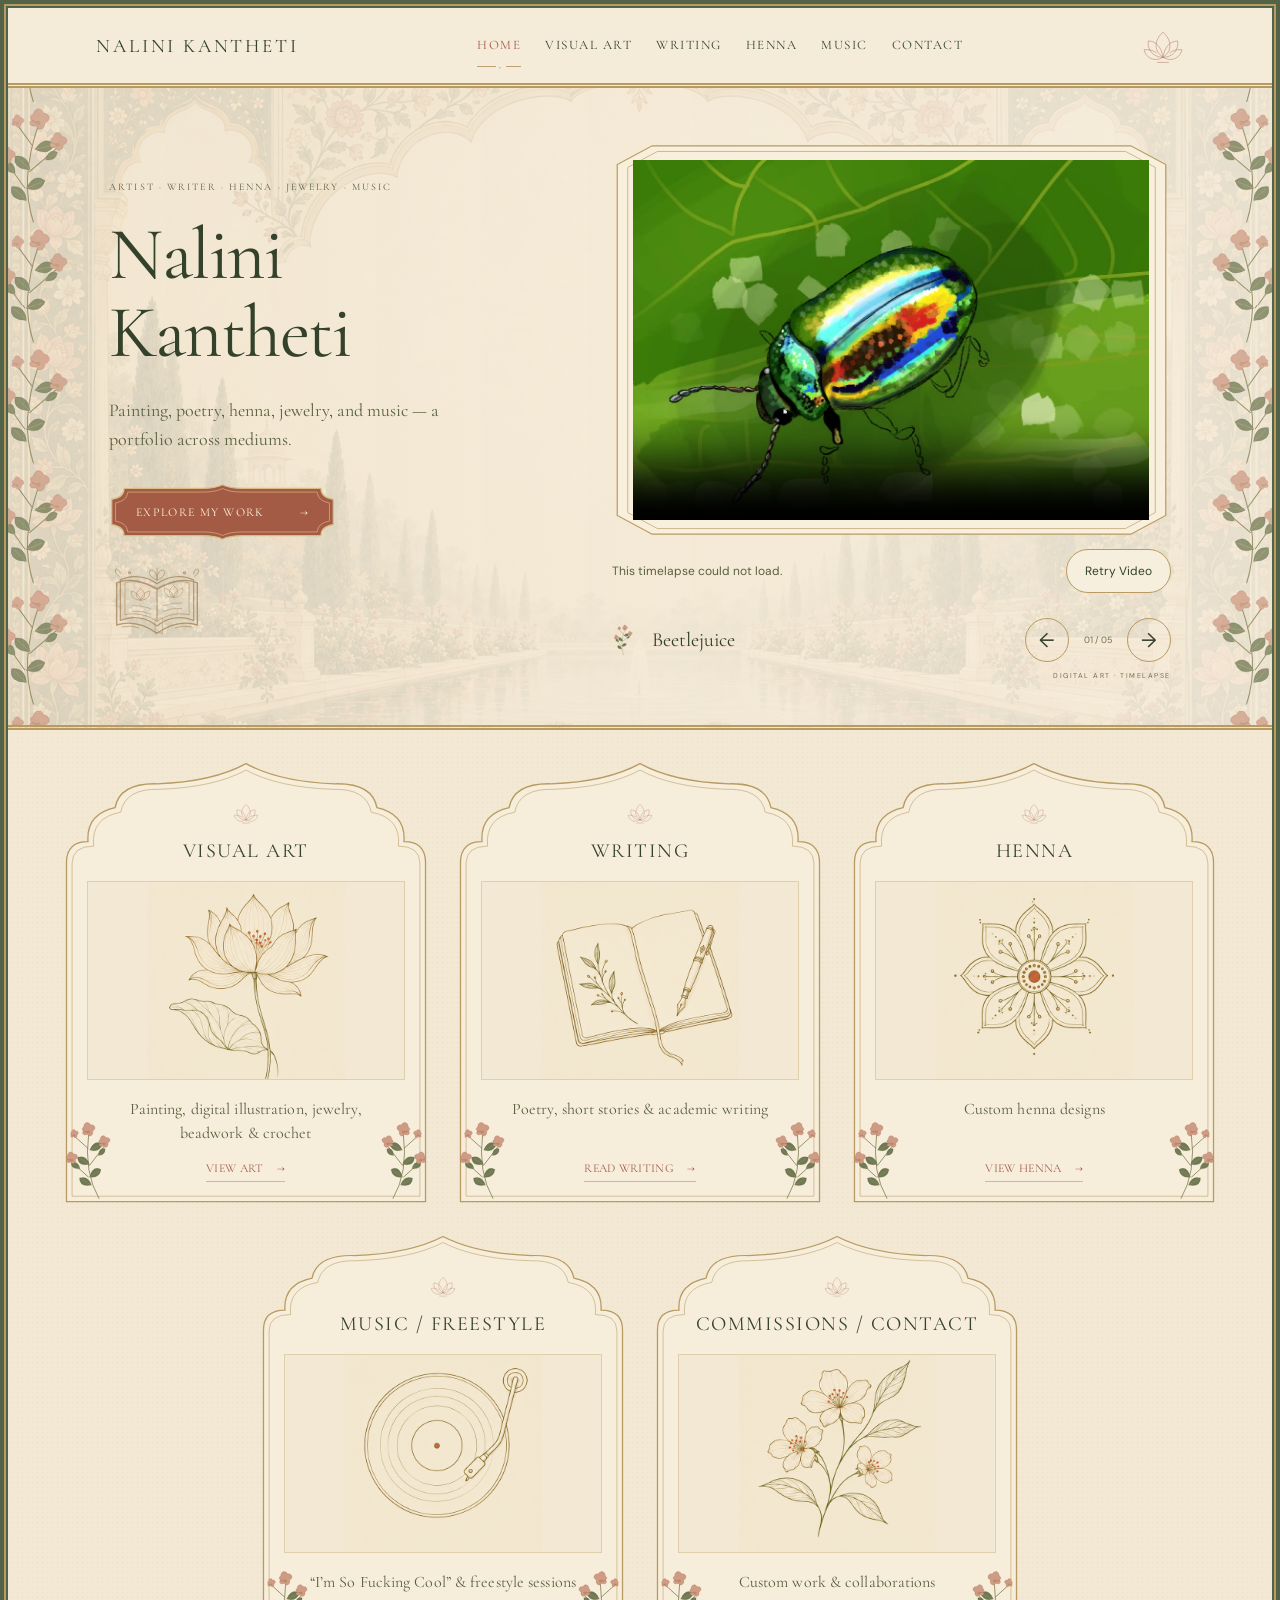
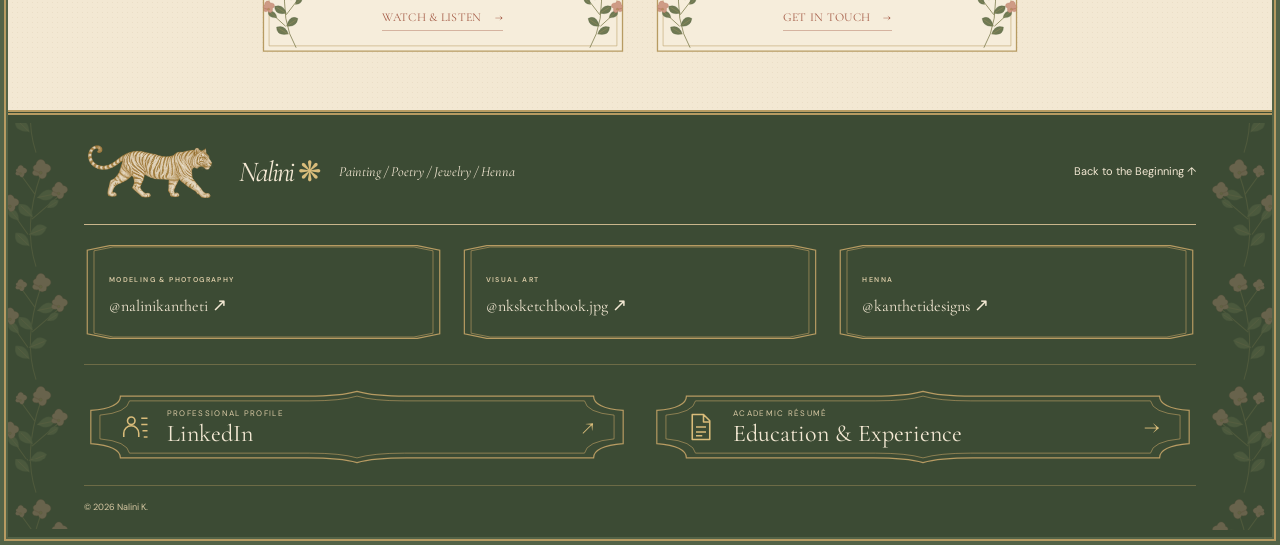
==== index.html @ 7902db10 "Update Art Start residency title on resume" ====
<!doctype html><html lang="en"><head><link rel="preload" href="assets/fonts/cormorant-garamond.woff2" as="font" type="font/woff2" crossorigin><link rel="stylesheet" href="fonts.css?v=1"><meta charset="utf-8"><meta name="viewport" content="width=device-width, initial-scale=1"><meta name="description" content="Nalini Kantheti — painting, poetry, henna, jewelry and music."><title>Nalini Kantheti — Artist Portfolio</title><link rel="stylesheet" href="styles.css?v=typography1"><link rel="stylesheet" href="experiences.css?v=writing1"><link rel="stylesheet" href="miniature.css?v=video-spacing2"><script src="academic-data.js?v=ending3" defer></script><script src="academic-details.js?v=notes2" defer></script><script src="stories-data.js" defer></script><script src="portfolio-data.js?v=typography1" defer></script><script src="script.js?v=cardigan2" defer></script><script src="experiences.js?v=resume2" defer></script><link rel="stylesheet" href="writing.css?v=chapters1"><script src="writing.js?v=quiet-reader1" defer></script><link rel="stylesheet" href="mobile.css?v=craft1"><script src="media.js?v=native2" defer></script><link rel="stylesheet" href="sharing.css?v=lotus2"><link rel="stylesheet" href="academic.css?v=notes2"><script src="academic.js?v=quiet-reader1" defer></script><script src="routes.js?v=henna3" defer></script><link rel="stylesheet" href="typography.css?v=1"><link rel="stylesheet" href="ornaments.css?v=spacing1"><link rel="stylesheet" href="bookshelf.css?v=linework4"><link rel="stylesheet" href="timelapses.css?v=1"><script src="timelapses.js?v=autoplay3" defer></script><link rel="stylesheet" href="professional-links.css?v=footer3"><link rel="stylesheet" href="resume.css?v=compact2"></head><body class="experience night cohesive miniature photographic-covers"><header class="experience-header"><a class="artist-name" href="#home">NALINI KANTHETI</a><nav aria-label="Explore mediums"><button data-route="home" aria-pressed="true">Home</button><button data-route="work" aria-pressed="false">Visual Art</button><button data-route="writing" aria-pressed="false">Writing</button><button data-route="henna" aria-pressed="false">Henna</button><button data-route="music" aria-pressed="false">Music</button><button data-route="contact" aria-pressed="false">Contact</button></nav><svg class="simple-lotus" aria-hidden="true"><use href="assets/motifs-fine.svg#lotus"></use></svg></header><main class="experience-stage"><section id="home" class="experience-panel home-panel" aria-labelledby="home-title"><div class="landing-intro"><div class="landing-copy"><p class="eyebrow">ARTIST · WRITER · HENNA · JEWELRY · MUSIC</p><h1 id="home-title">Nalini <em>Kantheti</em></h1><p class="landing-disciplines">Painting, poetry, henna, jewelry, and music — a portfolio across mediums.</p><button class="button explore-button" data-route="work">Explore My Work <span>→</span></button><div class="bookshelf-nook"><button type="button" class="bookshelf-door" data-route="bookshelf" aria-label="Open My Favorite Books" title="My Bookshelf"><svg viewBox="0 0 96 80" aria-hidden="true" fill="none" stroke="currentColor" stroke-width="1.1" stroke-linecap="round" stroke-linejoin="round"><path d="M4 18c16-6 30-1 44 7 14-8 28-13 44-7v46c-16-5-30-1-44 9C34 63 20 59 4 64Z" stroke-width="1.5"/><path d="M48 19C36 10 19 9 8 15v44c13-6 29-3 40 6 11-9 27-12 40-6V15c-11-6-28-5-40 4Z" stroke-width="1.3"/><path d="M48 24C37 17 24 15 13 18v35c12-3 25 0 35 7 10-7 23-10 35-7V18c-11-3-24-1-35 6ZM48 24v36" stroke-width=".75"/><path d="M46 57v17l4-3 4 3V58" stroke="currentColor" stroke-width=".5"/><path d="M48 24v35M21 43q10-1 20 3m-20 3q10-1 20 3m14-9q10-4 20-3m-20 9q10-4 20-3" stroke-width=".65"/><path d="M30 37c-6-4-6-8 0-13 6 5 6 9 0 13Zm0 0c-7 0-11-5-10-10 6 1 9 5 10 10Zm0 0c7 0 11-5 10-10-6 1-9 5-10 10ZM66 34c-6-4-6-8 0-13 6 5 6 9 0 13Zm0 0c-7 0-11-5-10-10 6 1 9 5 10 10Zm0 0c7 0 11-5 10-10-6 1-9 5-10 10Z" stroke-width=".65"/><path d="M48 15c-8-3-10-8-7-11 5 0 7 5 7 11Zm0 0c8-3 10-8 7-11-5 0-7 5-7 11Zm0 0V2M7 11Q1 7 3 3q5 0 5 5m81 3q6-4 4-8-5 0-5 5M10 66q10-2 18 1m40 0q8-3 18-1" stroke-width=".8"/><circle cx="18" cy="7" r="1.1"/><circle cx="78" cy="7" r="1.1"/></svg></button></div></div><div class="living-art"><div class="featured-timelapse"><video id="featured-timelapse" controls autoplay muted playsinline loop preload="auto" poster="assets/timelapses/beetlejuice.jpg?v=fast3" src="assets/timelapses/beetlejuice.mp4?v=fast3" width="720" height="502" style="--timelapse-ratio:1.434263" aria-label="Beetlejuice — digital art timelapse">Your browser does not support video playback.</video></div><div id="timelapse-error" class="timelapse-error" role="status" hidden><span>This timelapse could not load.</span><button type="button" id="timelapse-retry">Retry Video</button></div><div class="living-caption"><span id="living-title" aria-live="polite">Beetlejuice</span><div class="art-controls"><button data-art-step="-1" aria-label="Previous timelapse">←</button><span id="art-position">01 / 05</span><button data-art-step="1" aria-label="Next timelapse">→</button></div></div><p class="art-hint">Digital Art · Timelapse</p></div></div><div class="medium-portals"><button class="medium-portal portal-work" data-route="work"><svg class="card-floret" aria-hidden="true"><use href="assets/motifs-fine.svg#lotus"></use></svg><span class="portal-label">Visual Art</span><span class="portal-art photo-cover photo-cover-work" aria-hidden="true"></span><span class="portal-caption">Painting, digital illustration, jewelry, beadwork & crochet</span><span class="portal-action">View Art <span aria-hidden="true">→</span></span></button><button class="medium-portal portal-poetry" data-route="writing"><svg class="card-floret" aria-hidden="true"><use href="assets/motifs-fine.svg#lotus"></use></svg><span class="portal-label">Writing</span><span class="portal-art photo-cover photo-cover-poetry" aria-hidden="true"></span><span class="portal-caption">Poetry, short stories & academic writing</span><span class="portal-action">Read Writing <span aria-hidden="true">→</span></span></button><button class="medium-portal portal-henna" data-route="henna"><svg class="card-floret" aria-hidden="true"><use href="assets/motifs-fine.svg#lotus"></use></svg><span class="portal-label">Henna</span><span class="portal-art photo-cover photo-cover-henna" aria-hidden="true"></span><span class="portal-caption">Custom henna designs</span><span class="portal-action">View Henna <span aria-hidden="true">→</span></span></button><button class="medium-portal portal-music" data-route="music"><svg class="card-floret" aria-hidden="true"><use href="assets/motifs-fine.svg#lotus"></use></svg><span class="portal-label">Music / Freestyle</span><span class="portal-art photo-cover photo-cover-music" aria-hidden="true"></span><span class="portal-caption">“I’m So Fucking Cool” & freestyle sessions</span><span class="portal-action">Watch & Listen <span aria-hidden="true">→</span></span></button><button class="medium-portal portal-contact" data-route="contact"><svg class="card-floret" aria-hidden="true"><use href="assets/motifs-fine.svg#lotus"></use></svg><span class="portal-label">Commissions / Contact</span><span class="portal-art photo-cover photo-cover-contact" aria-hidden="true"></span><span class="portal-caption">Custom work & collaborations</span><span class="portal-action">Get in Touch <span aria-hidden="true">→</span></span></button></div></section><section id="panel-bookshelf" class="experience-panel bookshelf-panel" hidden tabindex="-1" aria-labelledby="bookshelf-title"><div class="panel-toolbar"><button data-route="home">← Back Home</button><span>Bookshelf</span></div><div class="section bookshelf-section"><div class="bookshelf-heading"><svg class="bookshelf-lotus" aria-hidden="true"><use href="assets/motifs-fine.svg#lotus"></use></svg><p class="eyebrow">ON MY BOOKSHELF</p><h2 id="bookshelf-title">Favorite <em>Books</em></h2><a class="button bookshelf-goodreads" href="https://www.goodreads.com/user/show/170725465" target="_blank" rel="noopener noreferrer">Find Me on Goodreads <span aria-hidden="true">↗</span></a></div><ol class="favorite-books"><li class="favorite-book"><span class="book-number" aria-hidden="true">01</span><h3>Project Hail Mary</h3><p class="book-author">Andy Weir</p></li><li class="favorite-book"><span class="book-number" aria-hidden="true">02</span><h3>Tress of the Emerald Sea</h3><p class="book-author">Brandon Sanderson</p></li><li class="favorite-book"><span class="book-number" aria-hidden="true">03</span><h3>The Namesake</h3><p class="book-author">Jhumpa Lahiri</p></li><li class="favorite-book"><span class="book-number" aria-hidden="true">04</span><h3>Life of Pi</h3><p class="book-author">Yann Martel</p></li><li class="favorite-book"><span class="book-number" aria-hidden="true">05</span><h3>Tomorrow, and Tomorrow, and Tomorrow</h3><p class="book-author">Gabrielle Zevin</p></li><li class="favorite-book"><span class="book-number" aria-hidden="true">06</span><h3>The Seven Husbands of Evelyn Hugo</h3><p class="book-author">Taylor Jenkins Reid</p></li><li class="favorite-book"><span class="book-number" aria-hidden="true">07</span><h3>I Hope This Doesn’t Find You</h3><p class="book-author">Ann Liang</p></li><li class="favorite-book"><span class="book-number" aria-hidden="true">08</span><h3>The Alchemist</h3><p class="book-author">Paulo Coelho</p></li><li class="favorite-book"><span class="book-number" aria-hidden="true">09</span><h3>Recursion</h3><p class="book-author">Blake Crouch</p></li><li class="favorite-book"><span class="book-number" aria-hidden="true">10</span><h3>If You Could See the Sun</h3><p class="book-author">Ann Liang</p></li><li class="favorite-book"><span class="book-number" aria-hidden="true">11</span><h3>Immune</h3><p class="book-author">Philipp Dettmer (Kurzgesagt)</p></li><li class="favorite-book"><span class="book-number" aria-hidden="true">12</span><h3>I Am Not Jessica Chen</h3><p class="book-author">Ann Liang</p></li><li class="favorite-book"><span class="book-number" aria-hidden="true">13</span><h3>Flowers in the Attic</h3><p class="book-author">V. C. Andrews</p></li><li class="favorite-book"><span class="book-number" aria-hidden="true">14</span><h3>The Odyssey</h3><p class="book-author">Homer</p></li><li class="favorite-book"><span class="book-number" aria-hidden="true">15</span><h3>The Three-Body Problem</h3><p class="book-author">Cixin Liu</p></li><li class="favorite-book"><span class="book-number" aria-hidden="true">16</span><h3>Work Won’t Love You Back</h3><p class="book-author">Sarah Jaffe</p></li><li class="favorite-book"><span class="book-number" aria-hidden="true">17</span><h3>The Bell Jar</h3><p class="book-author">Sylvia Plath</p></li></ol><div class="bookshelf-return"><button class="button" data-route="home">Back Home <span aria-hidden="true">→</span></button></div></div></section><div id="panel-work" class="experience-panel" hidden tabindex="-1" aria-label="Visual art"><div class="panel-toolbar"><button data-route="home">← All Mediums</button><span>Visual Art</span></div><section id="work" class="work section"><div class="section-top"><div><p class="eyebrow">02 / PAINTING · DIGITAL ART · JEWELRY · SPARKBUGS · CROCHET</p><h2>Selected <em>Work</em></h2></div></div><div class="filters" role="group" aria-label="Filter artwork"><button class="active" data-filter="All" aria-pressed="true">All Works <sup>19</sup></button><button data-filter="Painting" aria-pressed="false">Painting</button><button data-filter="Digital" aria-pressed="false">Digital Art</button><button data-filter="Jewelry" aria-pressed="false">Jewelry</button><button data-filter="Sparkbugs" aria-pressed="false">Sparkbugs</button><button data-filter="Crochet" aria-pressed="false">Crochet</button></div><p id="gallery-category-description" class="gallery-category-description" hidden>Handmade beaded lighter holders</p><p id="gallery-status" class="sr-only" aria-live="polite"></p><div id="gallery" class="gallery"></div></section><div class="chapter-next"><button data-route="writing">Continue to Writing <span>→</span></button></div></div><div id="panel-writing" class="experience-panel" hidden tabindex="-1" aria-label="Writing"><div class="panel-toolbar"><button data-route="home">← All Mediums</button><span>Writing</span></div><section class="writing-intro section" aria-labelledby="writing-title"><p class="eyebrow">WORDS / NALINI KANTHETI</p><h2 id="writing-title">Writing</h2><div class="writing-tabs" role="tablist" aria-label="Writing categories"><button id="poetry-tab" role="tab" aria-selected="true" aria-controls="poetry-view" tabindex="0">Poetry</button><button id="stories-tab" role="tab" aria-selected="false" aria-controls="stories-view" tabindex="-1">Short Stories</button><button id="academic-tab" role="tab" aria-selected="false" aria-controls="academic-view" tabindex="-1">Academic Writing</button></div></section><div id="poetry-view" role="tabpanel" aria-labelledby="poetry-tab" tabindex="0"><section id="opening" class="opening section"><div><p class="eyebrow">01 / OPENING POEM</p><h2>Why I Am<br><em>Not a Poet</em><span class="small-flower" aria-hidden="true">❋</span></h2><a class="text-link" href="#work">View artwork ↗</a></div><div class="opening-poem" id="opening-poem"></div></section><section id="words" class="words section"><div class="section-top"><div><p class="eyebrow">03 / POETRY & PAINTING</p><h2>Poems &<br><em>Portraits</em></h2></div><span class="big-flower" aria-hidden="true">❋</span></div><div class="poem-pair"><article><img src="assets/father.webp" alt="Father and daughter acrylic painting" loading="lazy"><div><span class="eyebrow">POEM + PAINTING / 01</span><h3>My Dad Smokes Weed</h3><p>“but he’s still an indian father”</p><button class="text-link" data-poem="1">Read the Poem ↗</button></div></article><article><img src="assets/mother.webp" alt="Portrait of Nalini’s mother in a green blouse, surrounded by flowers" loading="lazy"><div><span class="eyebrow">POEM + PAINTING / 02</span><h3>I’m Not Her</h3><p>“i learn to stomp on the eggshells i used to tiptoe around”</p><button class="text-link" data-poem="2">Read the Poem ↗</button></div></article></div></section><section class="closing section hero-pair"><figure class="hero-portrait"><img src="assets/craft/hero-self-portrait.webp" alt="Nalini’s colored-pencil self-portrait, paired with her poem Hero" loading="lazy"><figcaption>Self-Portrait · Colored Pencil</figcaption></figure><div class="hero-poem-preview"><p class="eyebrow">06 / A CLOSING POEM</p><h2>Hero</h2><p>“i did away with swords and armor<br>and instead equipped pills and bottles<br>and maybe i’ll never be a real hero<br>but im far from done fighting battles”</p><button class="text-link" data-poem="3">Read the Full Poem ↗</button></div></section></div><section id="stories-view" class="section stories-view" role="tabpanel" aria-labelledby="stories-tab" tabindex="0" hidden><div id="story-cards" class="story-cards"></div></section><section id="academic-view" class="section academic-view" role="tabpanel" aria-labelledby="academic-tab" tabindex="0" hidden><div id="academic-cards" class="academic-cards"></div></section><div class="chapter-next"><button data-route="henna">Continue to Henna <span>→</span></button></div></div><div id="panel-henna" class="experience-panel" hidden tabindex="-1" aria-label="Henna"><div class="panel-toolbar"><button data-route="home">← All Mediums</button><span>Henna</span></div><section id="henna" class="henna section" aria-labelledby="henna-title"><div class="section-top"><div><p class="eyebrow">KANTHETI DESIGNS / HENNA</p><h2 id="henna-title">Henna <em>Artwork</em></h2></div><a class="text-link" id="henna-booking" href="#inquire">Request a Henna Booking ↗</a></div><div class="henna-grid"><article class="henna-card"><button class="henna-photo" data-henna-image="assets/henna/henna-01.webp" data-henna-title="Falling Cowboy" data-henna-description="Figurative henna depicting a falling cowboy." aria-label="Enlarge Falling Cowboy"><img src="assets/henna/henna-01.webp" alt="Falling cowboy henna artwork on an arm" loading="lazy"><span class="henna-image-fallback" hidden>Photo temporarily unavailable.</span><span class="henna-enlarge" aria-hidden="true">↗</span></button><div class="henna-caption"><h3>Falling Cowboy</h3></div></article><article class="henna-card"><button class="henna-photo" data-henna-image="assets/henna/henna-02.webp" data-henna-title="Traditional Palm" data-henna-description="Floral, paisley, and lattice patterns across the palm and fingers." aria-label="Enlarge Traditional Palm"><img src="assets/henna/henna-02.webp" alt="Traditional palm henna with floral, paisley, and lattice patterns" loading="lazy"><span class="henna-image-fallback" hidden>Photo temporarily unavailable.</span><span class="henna-enlarge" aria-hidden="true">↗</span></button><div class="henna-caption"><h3>Traditional Palm</h3></div></article><article class="henna-card"><button class="henna-photo" data-henna-image="assets/henna/henna-03.webp" data-henna-title="Dragon Back Tattoo" data-henna-description="A coiling dragon design running down the back." aria-label="Enlarge Dragon Back Tattoo"><img src="assets/henna/henna-03.webp" alt="A coiling dragon body-art design down the back" loading="lazy"><span class="henna-image-fallback" hidden>Photo temporarily unavailable.</span><span class="henna-enlarge" aria-hidden="true">↗</span></button><div class="henna-caption"><h3>Dragon Back Tattoo</h3></div></article><article class="henna-card"><button class="henna-photo" data-henna-image="assets/henna/henna-04.webp" data-henna-title="Traditional Hand &amp; Wrist" data-henna-description="Floral and geometric henna extending from the fingers to the forearm." aria-label="Enlarge Traditional Hand &amp; Wrist"><img src="assets/henna/henna-04.webp" alt="Traditional floral henna across the back of a hand and wrist" loading="lazy"><span class="henna-image-fallback" hidden>Photo temporarily unavailable.</span><span class="henna-enlarge" aria-hidden="true">↗</span></button><div class="henna-caption"><h3>Traditional Hand &amp; Wrist</h3></div></article><article class="henna-card"><button class="henna-photo" data-henna-image="assets/henna/henna-05.webp" data-henna-title="Traditional Palm" data-henna-description="Traditional palm henna combining floral motifs and detailed latticework." aria-label="Enlarge Traditional Palm"><img src="assets/henna/henna-05.webp" alt="A guest showing traditional floral and lattice henna on her palm" loading="lazy"><span class="henna-image-fallback" hidden>Photo temporarily unavailable.</span><span class="henna-enlarge" aria-hidden="true">↗</span></button><div class="henna-caption"><h3>Traditional Palm</h3></div></article><article class="henna-card"><button class="henna-photo" data-henna-image="assets/henna/henna-06.webp" data-henna-title="Skeleton Hands" data-henna-description="Skeletal hand designs tracing the bones of the fingers and hands." aria-label="Enlarge Skeleton Hands"><img src="assets/henna/henna-06.webp" alt="Skeletal body-art designs across two hands" loading="lazy"><span class="henna-image-fallback" hidden>Photo temporarily unavailable.</span><span class="henna-enlarge" aria-hidden="true">↗</span></button><div class="henna-caption"><h3>Skeleton Hands</h3></div></article><article class="henna-card"><button class="henna-photo" data-henna-image="assets/henna/henna-07.webp" data-henna-title="Housewarming Henna" data-henna-description="Traditional and floral designs for guests at a housewarming party." aria-label="Enlarge Housewarming Henna"><img src="assets/henna/henna-07.webp" alt="Three hands with henna designs at a housewarming party" loading="lazy"><span class="henna-image-fallback" hidden>Photo temporarily unavailable.</span><span class="henna-enlarge" aria-hidden="true">↗</span></button><div class="henna-caption"><h3>Housewarming Henna</h3></div></article><article class="henna-card"><button class="henna-photo" data-henna-image="assets/henna/henna-08.webp" data-henna-title="Traditional Hand" data-henna-description="Applying a traditional floral design to the back of a hand." aria-label="Enlarge Traditional Hand"><img src="assets/henna/henna-08.webp" alt="Nalini applying henna to the back of a hand" loading="lazy"><span class="henna-image-fallback" hidden>Photo temporarily unavailable.</span><span class="henna-enlarge" aria-hidden="true">↗</span></button><div class="henna-caption"><h3>Traditional Hand</h3></div></article><article class="henna-card"><button class="henna-photo" data-henna-image="assets/henna/henna-09.webp" data-henna-title="Oshun Festival" data-henna-description="Event flyer for the Oshun Performance Arts Festival, where I offered henna." aria-label="Enlarge Oshun Festival"><img src="assets/henna/henna-09.webp" alt="Oshun Performance Arts Festival flyer featuring Nalini and Kantheti Designs" loading="lazy"><span class="henna-image-fallback" hidden>Photo temporarily unavailable.</span><span class="henna-enlarge" aria-hidden="true">↗</span></button><div class="henna-caption"><h3>Oshun Festival</h3></div></article><article class="henna-card"><button class="henna-photo" data-henna-image="assets/henna/henna-10.webp" data-henna-title="Koi Fish" data-henna-description="A koi fish with flowing fins, paired with a crescent moon and birds." aria-label="Enlarge Koi Fish"><img src="assets/henna/henna-10.webp" alt="Koi fish henna on an arm, with a crescent moon and birds" loading="lazy"><span class="henna-image-fallback" hidden>Photo temporarily unavailable.</span><span class="henna-enlarge" aria-hidden="true">↗</span></button><div class="henna-caption"><h3>Koi Fish</h3></div></article><article class="henna-card"><button class="henna-photo" data-henna-image="assets/henna/henna-11.webp" data-henna-title="Traditional Palm &amp; Forearm" data-henna-description="Intricate traditional henna with paisley, florals, and geometric borders." aria-label="Enlarge Traditional Palm &amp; Forearm"><img src="assets/henna/henna-11.webp" alt="Traditional henna covering a palm, fingers, and forearm" loading="lazy"><span class="henna-image-fallback" hidden>Photo temporarily unavailable.</span><span class="henna-enlarge" aria-hidden="true">↗</span></button><div class="henna-caption"><h3>Traditional Palm &amp; Forearm</h3></div></article><article class="henna-card"><button class="henna-photo" data-henna-image="assets/henna/henna-12.webp" data-henna-title="Traditional Hand &amp; Forearm" data-henna-description="Floral and paisley henna with a pointed, patterned cuff." aria-label="Enlarge Traditional Hand &amp; Forearm"><img src="assets/henna/henna-12.webp" alt="Floral and paisley henna across the back of a hand and forearm" loading="lazy"><span class="henna-image-fallback" hidden>Photo temporarily unavailable.</span><span class="henna-enlarge" aria-hidden="true">↗</span></button><div class="henna-caption"><h3>Traditional Hand &amp; Forearm</h3></div></article></div></section><div class="chapter-next"><button data-route="music">Continue to Music <span>→</span></button></div></div><div id="panel-music" class="experience-panel" hidden tabindex="-1" aria-label="Music"><div class="panel-toolbar"><button data-route="home">← All Mediums</button><span>Music</span></div><section id="freestyle" class="freestyle section" aria-labelledby="freestyle-title"><div class="section-top"><div><p class="eyebrow">MUSIC / VIDEO</p><h2 id="freestyle-title">Music & <em>Freestyle</em></h2></div></div><article class="featured-film"><div class="film-info"><p class="eyebrow">FEATURED / MUSIC VIDEO</p><h3>I’m So Fucking Cool</h3><dl class="film-credits"><div><dt>Vocals</dt><dd>Nalini Kantheti</dd></div><div><dt>Footage & editing</dt><dd>Nalini Kantheti</dd></div><div><dt>Audio Design</dt><dd>Todo Gomes</dd></div></dl></div><div class="video-frame"><video controls playsinline preload="none" poster="assets/media/music-video.jpg" width="720" height="1280" style="--video-ratio:720/1280" aria-label="I’m So Fucking Cool — music video by Nalini Kantheti; audio design by Todo Gomes"><source src="assets/media/music-video.mp4" type="video/mp4">Your browser does not support video playback.</video></div></article><h3 class="freestyle-subtitle">Freestyle Sessions</h3><div class="video-grid"><article class="video-card"><div class="video-heading"><span class="eyebrow">FREESTYLE / 01</span><h3>Session 01</h3></div><div class="video-frame"><video controls playsinline preload="none" poster="assets/media/freestyle-01.jpg" width="720" height="1280" style="--video-ratio:720/1280" aria-label="Nalini Kantheti — freestyle session 1"><source src="assets/media/freestyle-01.mp4" type="video/mp4">Your browser does not support video playback.</video></div></article><article class="video-card"><div class="video-heading"><span class="eyebrow">FREESTYLE / 02</span><h3>Session 02</h3></div><div class="video-frame"><video controls playsinline preload="none" poster="assets/media/freestyle-02.jpg" width="720" height="1280" style="--video-ratio:720/1280" aria-label="Nalini Kantheti — freestyle session 2"><source src="assets/media/freestyle-02.mp4" type="video/mp4">Your browser does not support video playback.</video></div></article></div></section><div class="chapter-next"><button data-route="contact">Continue to Contact <span>→</span></button></div></div><section id="panel-resume" class="experience-panel resume-panel" hidden tabindex="-1" aria-labelledby="resume-title"><div class="panel-toolbar"><button data-route="home">← Back Home</button><span>Academic Résumé</span></div><article class="section resume-section"><div class="resume-intro"><p class="eyebrow">EDUCATION · RESEARCH · EXPERIENCE</p><h2 id="resume-title">Academic <em>Résumé</em></h2><p class="resume-name">Nalini Kantheti</p><div class="resume-contact"><span>Brooklyn, NY</span><a href="mailto:nk4538@nyu.edu">nk4538@nyu.edu</a><a href="tel:+14698880669">(469) 888-0669</a></div><div class="resume-resource-links"><a href="https://www.linkedin.com/in/nalinikantheti" target="_blank" rel="noopener noreferrer">LinkedIn ↗</a><a href="https://github.com/nalinikantheti" target="_blank" rel="noopener noreferrer">GitHub ↗</a></div><div class="resume-document-actions"><a class="resume-document-link" href="assets/documents/Nalini-Kantheti-Academic-Resume.pdf" target="_blank" rel="noopener noreferrer" type="application/pdf">View Original PDF <span aria-hidden="true">↗</span></a><a class="resume-document-link" href="assets/documents/Nalini-Kantheti-Academic-Resume.pdf" download="Nalini-Kantheti-Academic-Resume.pdf">Download PDF <span aria-hidden="true">↓</span></a></div></div><section class="resume-block" aria-labelledby="resume-education-title"><h3 id="resume-education-title">Education</h3><article class="resume-entry"><div class="resume-entry-heading"><div><h4>New York University, Tandon School of Engineering</h4><p class="resume-organization">Brooklyn, NY</p></div><p class="resume-dates">Sep 2026 – May 2028</p></div><p class="resume-qualification">M.S. in Urban Data Science | CUSP Rising Scholar</p></article><article class="resume-entry"><div class="resume-entry-heading"><div><h4>Northeastern University, Khoury College of Computer Sciences</h4><p class="resume-organization">Boston, MA</p></div><p class="resume-dates">Aug 2025</p></div><p class="resume-qualification">B.S. in Computer Science | GPA: 3.5/4.0</p></article></section><section class="resume-block" aria-labelledby="resume-skills-title"><h3 id="resume-skills-title">Technical Knowledge</h3><div class="resume-skills"><div class="resume-skill"><h4>Programming &amp; Data</h4><p>Python, R, SQL, JavaScript, pandas, Microsoft Excel</p></div><div class="resume-skill"><h4>Visualization &amp; Web</h4><p>Matplotlib, HTML/CSS, React, Figma, GitHub</p></div><div class="resume-skill"><h4>Research &amp; Policy</h4><p>Literature synthesis, qualitative &amp; quantitative research design, policy analysis, public-space observation, community engagement</p></div></div></section><section class="resume-block" aria-labelledby="resume-projects-title"><h3 id="resume-projects-title">Research &amp; Projects</h3><article class="resume-entry"><div class="resume-entry-heading"><div><h4>Psychiatric Care Infrastructure Research</h4><p class="resume-organization">NYU CUSP</p></div><p class="resume-dates">Sep 2026 – Present</p></div><ul><li>Conduct interdisciplinary literature review on deinstitutionalization, repeat psychiatric hospitalizations, emergency response, and gaps in community-based care.</li><li>Investigate how stigma, caregiver burden, and language barriers shape access to mental healthcare within South Asian immigrant communities.</li><li>Compare academic and policy evidence to identify limitations in existing care infrastructure and opportunities for culturally responsive services.</li></ul></article><article class="resume-entry"><div class="resume-entry-heading"><div><h4>The Legibility of Rest</h4><p class="resume-organization">MESH Arts × BioBAT Lightning Presentation</p></div><p class="resume-dates">Sep 2026</p></div><ul><li>Designed an urban accessibility concept using signage to help pedestrians locate seating, shade, drinking water, restrooms, and other rest amenities.</li><li>Researched international age-friendly and climate-resilience precedents, including Barcelona climate shelters and Singapore rest-point initiatives.</li><li>Presented practical barriers to NYC implementation, including split agency ownership, maintenance responsibility, and public-space equity.</li></ul></article><article class="resume-entry"><div class="resume-entry-heading"><div><h4>Personal Portfolio Website</h4><p class="resume-organization">HTML, CSS, JavaScript, GitHub Pages</p></div><p class="resume-dates">2026 – Present</p></div><ul><li>Built a responsive site uniting original artwork, short stories, poetry, multimedia, and academic writing in a single digital portfolio.</li><li>Implemented interactive galleries, shareable deep links, chapter navigation, and browser-based reading progress for long-form work.</li><li>Developed mobile-friendly media presentation and custom interfaces for navigating interdisciplinary creative and research projects.</li></ul></article></section><section class="resume-block" aria-labelledby="resume-experience-title"><h3 id="resume-experience-title">Professional &amp; Leadership Experience</h3><article class="resume-entry"><div class="resume-entry-heading"><div><h4>Social Media Manager</h4><p class="resume-organization">NYU Tandon AUSA</p></div><p class="resume-dates">Sep 2026 – Present</p></div><ul><li>Conceptualize, film, and edit student interviews, documentary-style short videos, and humorous reels about graduate school experiences.</li><li>Coordinate digital promotion of student events and initiatives, supporting community-building and engagement across the CUSP cohort.</li><li>Collaborate with student leaders and university staff on content planning, event coverage, and communication strategies.</li></ul></article><article class="resume-entry"><div class="resume-entry-heading"><div><h4>Private Tutor</h4><p class="resume-organization">Victory Step Education</p></div><p class="resume-dates">May – Sep 2026</p></div><ul><li>Delivered individualized SAT, ACT, ISEE, mathematics, and English tutoring for elementary through high school students.</li><li>Designed tailored lessons using diagnostic results, student learning needs, and progress toward academic goals.</li><li>Helped multiple students improve SAT scores by approximately 200 points; supported sustained development in writing and reading skills.</li></ul></article><article class="resume-entry"><div class="resume-entry-heading"><div><h4>Software Developer</h4><p class="resume-organization">Verisk Analytics</p></div><p class="resume-dates">Jan – Jul 2025</p></div><ul><li>Developed and maintained an internal application with frontend-backend integration in an Agile engineering environment.</li><li>Authored unit tests across 50+ project files to reduce testing gaps, address technical debt, and strengthen reliability.</li><li>Participated in sprint planning, code reviews, team stand-ups, and Azure DevOps workflows for collaborative delivery.</li></ul></article><article class="resume-entry"><div class="resume-entry-heading"><div><h4>Software Developer</h4><p class="resume-organization">Code4Community</p></div><p class="resume-dates">Sep 2023 – Dec 2024</p></div><ul><li>Contributed frontend and backend functionality to Speak for the Trees, a civic-oriented environmental technology initiative.</li><li>Collaborated with peers to translate project needs into application features and iterative implementation tasks.</li><li>Participated in Agile team meetings, code coordination, and technical reviews to advance shared deliverables.</li></ul></article><article class="resume-entry"><div class="resume-entry-heading"><div><h4>Teaching Assistant, Algorithms &amp; Data Structures</h4><p class="resume-organization">Northeastern University</p></div><p class="resume-dates">May – Jun 2023</p></div><ul><li>Led weekly recitations on algorithm analysis, dynamic programming, graphs, and amortized complexity.</li><li>Facilitated one-on-one and small-group instruction, helping students troubleshoot challenging technical problems.</li><li>Provided course support to over 500 students through office hours, conceptual explanations, and problem-solving guidance.</li></ul></article></section><section class="resume-block" aria-labelledby="resume-additional-title"><h3 id="resume-additional-title">Additional Honors, Skills &amp; Interests</h3><div class="resume-additional"><div><h4>Honors &amp; Affiliations</h4><ul><li>Art Start EAR II Resident (2026)</li><li>NYU CUSP Rising Scholar (2026)</li><li>MESH Arts × BioBAT Lightning Presenter (2026)</li></ul></div><div><h4>Leadership &amp; Communication</h4><ul><li>Public Speaking</li><li>Community Engagement</li><li>Event Planning</li><li>Digital Storytelling</li><li>Social Media Production</li><li>Creative Direction</li></ul></div><div><h4>Languages</h4><ul><li>Fluent Telugu</li><li>Conversational Spanish</li></ul></div><div><h4>Creative Practices</h4><ul><li>Creative Writing (Poetry &amp; Short Fiction)</li><li>Visual Art &amp; Illustration</li><li>Henna Design</li><li>Handmade Jewelry</li><li>Freestyle Rap &amp; Spoken Word Performance</li></ul></div></div></section></article></section><div id="panel-contact" class="experience-panel" hidden tabindex="-1" aria-label="Contact"><div class="panel-toolbar"><button data-route="home">← All Mediums</button><span>Contact</span></div><section class="contact-artist section" aria-labelledby="statement-title"><figure id="contact-headshot" class="contact-portrait"><img src="assets/nalini-headshot.jpg" alt="Nalini Kantheti" width="2048" height="1365" loading="eager"></figure><div class="artist-statement"><p class="eyebrow">NALINI KANTHETI</p><h2 id="statement-title">Artist <em>Statement</em></h2><p>Creating art has always felt less like a conscious decision and more like an inevitability. Ever since I could pick up a pencil or a henna cone, I've found myself naturally gravitating toward artistic expression. As a multidisciplinary artist, I explore this instinct through acrylic painting, digital illustration, henna, beadwork, creative writing, poetry, and freestyle rap.</p><p>For me, art is an immersive experience. I often enter a state of intense concentration, losing myself in the process of observation, experimentation, and refinement. Whether I'm perfecting the highlights of a painting, arranging intricate beadwork, or improvising clever wordplay, I find fulfillment in the technical details of creation. My work is not always driven by a predetermined message; sometimes, the simple pursuit of beauty, craftsmanship, and creativity is enough.</p><p>My Indian heritage is deeply intertwined with my artistic identity, influencing both the aesthetics of my visual work and the narratives I choose to tell. Through storytelling, I explore themes of cultural expectations, identity, and representation, often weaving deeper social commentary into engaging and accessible narratives.</p><p>Above all, I create to bring people joy. I want my work to entertain, inspire curiosity, and invite audiences into imaginative worlds they might not otherwise encounter. Whether through whimsy, humor, visual beauty, or storytelling, I hope to leave people with an experience that is both meaningful and enjoyable.</p><a class="text-link" href="mailto:kanthetidesigns@gmail.com">kanthetidesigns@gmail.com ↗</a></div></section><section id="inquire" class="inquire section"><div><p class="eyebrow">05 / COMMISSIONS & HENNA</p><h2>Commissions<br><em>& Henna</em></h2><p>For art commissions, custom jewelry, and henna bookings.</p><span class="big-flower" aria-hidden="true">❋</span></div><form id="inquiry-form" action="https://formsubmit.co/ajax/kanthetidesigns@gmail.com" method="POST"><input type="text" name="_honey" class="honeypot" tabindex="-1" autocomplete="off" aria-hidden="true"><input type="hidden" name="_subject" value="Portfolio inquiry"><input type="hidden" name="_template" value="table"><div class="form-title"><span class="eyebrow">ART & HENNA / REQUEST FORM</span><h3>Your Inquiry</h3><p>Tell me what you have in mind.</p></div><div class="form-row"><label>Your Name<input name="name" autocomplete="name" required placeholder="Your name" maxlength="100"></label><label>Email Address<input name="email" type="email" autocomplete="email" required placeholder="you@example.com"></label></div><label>Request Type<select name="type" required><option value="">Choose a request</option><option>Painting commission</option><option>Digital illustration</option><option>Custom jewelry</option><option>Henna booking</option><option>Something else</option></select></label><div class="form-row"><label>Ideal Date <span>(optional)</span><input type="date" name="date"></label><label>Location <span>(for henna)</span><input name="location" placeholder="City / venue" maxlength="200"></label></div><label>Request Details<textarea name="details" rows="4" required placeholder="Describe the work, event, budget, and timing." maxlength="5000"></textarea></label><p class="form-note">I’ll reply by email to discuss details and availability. Inquiries are processed by FormSubmit.</p><button type="submit" class="button">Send Inquiry <span>↗</span></button><p id="form-status" role="status"></p><a class="text-link" href="mailto:kanthetidesigns@gmail.com">kanthetidesigns@gmail.com ↗</a></form></section><div class="chapter-next"><button data-route="home">Continue to the Beginning <span>→</span></button></div></div></main><footer><img class="footer-tiger elegant-tiger" src="assets/tiger-engraving.png" alt="" aria-hidden="true"><a class="wordmark" href="#home">Nalini<span>❋</span></a><p>Painting / Poetry / Jewelry / Henna</p><a href="#home">Back to the Beginning ↑</a><section id="elsewhere" class="elsewhere section" aria-labelledby="elsewhere-title"><p class="eyebrow">ON INSTAGRAM</p><h2 id="elsewhere-title">On <em>Instagram</em></h2><div class="social-grid"><a href="https://www.instagram.com/nalinikantheti/" target="_blank" rel="noopener noreferrer"><span class="eyebrow">MODELING & PHOTOGRAPHY</span><h3>@nalinikantheti <span>↗</span></h3></a><a href="https://www.instagram.com/nksketchbook.jpg/" target="_blank" rel="noopener noreferrer"><span class="eyebrow">VISUAL ART</span><h3>@nksketchbook.jpg <span>↗</span></h3></a><a href="https://www.instagram.com/kanthetidesigns/" target="_blank" rel="noopener noreferrer"><span class="eyebrow">HENNA</span><h3>@kanthetidesigns <span>↗</span></h3></a></div></section><div class="footer-professional" role="group" aria-label="Professional profile and résumé"><a class="footer-professional-link footer-profile-link" href="https://www.linkedin.com/in/nalinikantheti" target="_blank" rel="noopener noreferrer"><svg viewBox="0 0 24 24" aria-hidden="true" fill="none" stroke="currentColor" stroke-width="1.25"><circle cx="9" cy="7" r="3"/><path d="M3 20v-3a6 6 0 0 1 12 0v3M17 5h5m-5 5h5m-4 5h4m-3 5h3"/></svg><span class="footer-professional-copy"><span class="footer-professional-kind">PROFESSIONAL PROFILE</span><span class="footer-professional-title">LinkedIn</span><span class="footer-professional-note">Connect with me</span></span><span class="footer-professional-arrow" aria-hidden="true">↗</span></a><a class="footer-professional-link footer-resume-link" href="#resume"><svg viewBox="0 0 24 24" aria-hidden="true" fill="none" stroke="currentColor" stroke-width="1.25" stroke-linejoin="round"><path d="M5 2h9l5 5v15H5ZM14 2v6h5M8 12h8m-8 4h8m-8 3h5"/></svg><span class="footer-professional-copy"><span class="footer-professional-kind">ACADEMIC RÉSUMÉ</span><span class="footer-professional-title">Education &amp; Experience</span><span class="footer-professional-note">View résumé &amp; PDF</span></span><span class="footer-professional-arrow" aria-hidden="true">→</span></a></div><small>© <span id="year">2026</span> Nalini K.</small></footer><dialog id="art-dialog"><button class="close" aria-label="Close artwork">×</button><img id="art-image" alt=""><video id="art-video" controls playsinline preload="none" aria-label="Jewelry showcase" hidden></video><div id="art-photo-views" class="art-photo-views" role="group" aria-label="Choose a view" hidden></div><div><span id="art-medium" class="eyebrow"></span><h2 id="art-title"></h2><p id="art-description"></p><p id="art-credit" hidden></p></div></dialog>
<dialog id="poem-dialog"><button class="close" aria-label="Close poem">×</button><p class="eyebrow">WORDS / NALINI K.</p><h2 id="poem-title"></h2><button type="button" class="copy-link" data-copy="poem">Copy Poem Link</button><figure id="poem-artwork" hidden><img id="poem-artwork-image" alt=""><figcaption id="poem-artwork-caption"></figcaption></figure><div id="poem-body" class="poem-body"></div></dialog>
<dialog id="story-dialog" aria-labelledby="story-reader-title"><div class="story-reader-toolbar"><span class="eyebrow">SHORT STORY / NALINI KANTHETI</span><div class="story-reader-controls"><button id="story-expand" type="button" aria-pressed="false" aria-label="Expand story to full screen">⤢ <span>Full Screen</span></button><button class="story-close" aria-label="Close short story">×</button></div></div><article class="story-reader"><h2 id="story-reader-title"></h2><p id="story-reader-meta"></p><p id="story-reader-blurb"></p><div class="chapter-controls"><div class="chapter-progress-row"><span id="chapter-position" role="status"></span><button id="story-restart" type="button">Start Over</button></div><progress id="chapter-progress" aria-label="Current chapter position"></progress><label for="chapter-select">Jump to Chapter</label><select id="chapter-select"></select><div class="story-share-actions"><button type="button" class="copy-link" data-copy="story">Copy Story Link</button></div></div><div id="story-reader-body"></div></article><div class="story-reader-bottom"><button id="previous-chapter">← Previous Chapter</button><button id="next-chapter">Next Chapter →</button></div></dialog><p id="share-status" role="status" aria-live="polite"></p><dialog id="academic-dialog" aria-labelledby="paper-title"><div class="academic-toolbar"><div class="academic-controls"><span class="eyebrow">ACADEMIC WRITING / NALINI KANTHETI</span><div class="academic-control-actions"><button id="paper-expand" type="button" aria-pressed="false">Full Screen</button><button id="paper-close" type="button" aria-label="Close paper">×</button></div></div><div class="paper-progress-row"><progress id="paper-progress" max="100" value="0" aria-label="Paper reading progress"></progress><span id="paper-progress-text">0% read</span></div></div><article class="academic-reader"><p id="paper-type" class="paper-type"></p><h2 id="paper-title"></h2><p id="paper-reading-time"></p><p id="paper-description"></p><div class="paper-reading-actions"><button type="button" class="copy-link" data-copy="paper">Copy Paper Link</button></div><div id="paper-body" class="academic-prose"></div><div class="paper-reader-bottom"><button id="paper-finish" type="button" class="copy-link">Mark as Read ✓</button></div></article></dialog></body></html>
---- fonts.css ----
/* Locally hosted, OFL-licensed fonts: no third-party request required. */
@font-face{font-family:'Cormorant Garamond';src:url('assets/fonts/cormorant-garamond.woff2') format('woff2');font-style:normal;font-weight:300 700;font-display:swap}
@font-face{font-family:'Cormorant Garamond';src:url('assets/fonts/cormorant-garamond-italic.woff2') format('woff2');font-style:italic;font-weight:300 700;font-display:swap}
@font-face{font-family:'DM Sans';src:url('assets/fonts/dm-sans.woff2') format('woff2');font-style:normal;font-weight:100 1000;font-display:swap}
---- styles.css ----
:root{--paper:#fbf5e9;--ink:#342b28;--wine:#74243d;--gold:#dba044;--teal:#225b51;--line:#d9cdbb}*{box-sizing:border-box}html{scroll-behavior:smooth;scroll-padding-top:85px}body{margin:0;background:var(--paper);color:var(--ink);font:14px 'DM Sans',sans-serif}button,input,select,textarea{font:inherit}a{color:inherit;text-decoration:none}button,a,input,select,textarea{-webkit-tap-highlight-color:transparent}button{cursor:pointer}button:focus-visible,a:focus-visible{outline:3px solid var(--gold);outline-offset:5px}header{height:86px;display:flex;align-items:center;justify-content:space-between;padding:0 5%;border-bottom:1px solid var(--line)}.wordmark{font:italic 40px 'Cormorant Garamond',Georgia,serif;letter-spacing:-2px}.wordmark span{font:28px Georgia;color:var(--wine);margin-left:5px}nav{display:flex;align-items:center;gap:34px;font-size:12px}nav a:hover{color:var(--wine)}.nav-contact{border-bottom:1px solid var(--wine);padding-bottom:8px;color:var(--wine)}.hero{background:var(--wine);color:var(--paper);padding:21px 24px}.hero-border{border:1px solid #c99b626b;position:relative;min-height:605px;padding:75px 5% 0;display:grid;grid-template-columns:1fr 1fr;gap:20px}.hero-border:before,.hero-border:after{content:'✦';position:absolute;color:var(--gold);font-size:19px;top:-12px;background:var(--wine);padding:0 8px}.hero-border:before{left:14px}.hero-border:after{right:14px}.eyebrow{font-size:9px;letter-spacing:2.1px;font-weight:600;line-height:1.8}.hero .eyebrow{color:#e6c49c}h1,h2,h3,p,figure{margin-top:0}h1,h2,h3{font-family:'Cormorant Garamond',Georgia,serif;font-weight:400}h1{font-size:clamp(48px,5.5vw,82px);line-height:1.05;letter-spacing:-2px;margin:28px 0 22px}h1 em{color:#ebbd81}em{font-weight:400}h2{font-size:52px;line-height:1.05;letter-spacing:-1px;margin-bottom:25px}h3{font-size:28px}.hero-intro{font-size:12px;line-height:1.9;color:#e3cbd0}.button{display:inline-flex;gap:35px;align-items:center;justify-content:space-between;border:0;background:var(--wine);color:var(--paper);padding:16px 21px;font-size:11px}.button:hover{background:#502032}.button.cream{background:var(--paper);color:var(--wine);margin-top:13px}.hero-copy{position:relative}.hero-flower{position:absolute;right:13%;bottom:85px;color:#d5a359;font:100px Georgia;opacity:.7}.collage{position:relative;min-height:390px}.collage figure{position:absolute;background:var(--paper);padding:8px 8px 23px;box-shadow:4px 7px 0 #391d2d55;margin:0}.collage img{width:100%;height:100%;object-fit:cover;display:block}.collage figcaption{font-size:7px;color:var(--ink);padding:7px 0;letter-spacing:.8px}.collage-bird{width:44%;height:245px;right:3%;top:-20px;transform:rotate(8deg);z-index:1}.collage-father{width:58%;height:305px;left:0;top:54px;transform:rotate(-7deg);z-index:2}.collage-garden{width:30%;height:205px;right:0;top:205px;transform:rotate(9deg);z-index:3}.collage-note{position:absolute;right:31%;bottom:-15px;font:italic 20px 'Cormorant Garamond',Georgia;transform:rotate(-7deg);color:#ebbd81}.hero-bottom{grid-column:1/-1;display:flex;justify-content:space-between;border-top:1px solid #d2aa7259;padding:18px 0;font-size:8px;letter-spacing:1.5px;align-self:end;margin-top:50px}.ribbon{background:#eab14c;color:#562a2b;padding:16px 0;font-size:10px;letter-spacing:2.4px;text-align:center;white-space:nowrap;overflow:hidden}.ribbon b{margin:0 25px;font-size:17px}.section{padding:85px max(6%,calc((100% - 1200px)/2))}.opening{display:grid;grid-template-columns:1fr 1fr;gap:10%;border-bottom:1px solid var(--line);position:relative}.opening h2{font-size:66px;margin-top:28px;position:relative}.opening h2 em{color:var(--wine)}.small-flower{font:75px Georgia;color:var(--gold);position:absolute;left:240px;top:40px}.aside{font-size:12px;line-height:1.9;color:#7c7265;margin:30px 0}.text-link{background:none;border:0;border-bottom:1px solid currentColor;padding:0 0 6px;color:var(--wine);font-size:11px;display:inline-block}.opening-poem,.poem-body{font:19px/1.65 'Cormorant Garamond',Georgia,serif;white-space:pre-line}.opening-poem{padding-left:40px;border-left:1px solid var(--line);font-size:17px}.section-top{display:flex;justify-content:space-between;align-items:flex-end;gap:30px}.section-top>p{font-size:12px;line-height:1.8;margin-bottom:30px;color:#756a60}.section-top h2 em{color:var(--wine)}.filters{display:flex;gap:10px;margin:20px 0 36px;flex-wrap:wrap}.filters button{border:1px solid var(--line);border-radius:25px;padding:10px 19px;background:transparent;color:var(--ink);font-size:11px}.filters button.active{background:var(--wine);border-color:var(--wine);color:var(--paper)}sup{font-size:8px;margin-left:5px}.gallery{display:grid;grid-template-columns:repeat(3,1fr);gap:38px 25px}.art-card{border:0;background:transparent;color:inherit;text-align:left;padding:0;width:100%}.art-frame{padding:14px;display:block;background:#e7d7be;aspect-ratio:1/1.12;overflow:hidden;position:relative}.art-card:nth-child(4n+2) .art-frame{background:#245f55}.art-card:nth-child(4n+3) .art-frame{background:#dec0c1}.art-card:nth-child(4n) .art-frame{background:#e4a33e}.art-frame img{width:100%;height:100%;object-fit:contain;transition:transform .4s}.art-card:hover img{transform:scale(1.035)}.art-frame:after{content:'↗';position:absolute;right:12px;bottom:12px;background:var(--paper);border-radius:50%;width:29px;height:29px;text-align:center;line-height:29px;opacity:0;transition:opacity .2s}.art-card:hover .art-frame:after{opacity:1}.art-card .meta{display:flex;justify-content:space-between;font-size:8px;letter-spacing:1.1px;margin:16px 0 6px;text-transform:uppercase;color:#7d6c5e}.art-card h3{font-size:25px;margin:0}.words{background:#eae4d5;border-top:1px solid var(--line);border-bottom:1px solid var(--line)}.big-flower{font:110px Georgia;color:#bd8245}.words-intro{font-size:12px;color:#756a60;margin-bottom:36px}.poem-pair{display:grid;grid-template-columns:1fr 1fr;gap:35px}.poem-pair article{display:grid;grid-template-columns:43% 1fr;gap:25px;align-items:center;border-top:1px solid #c4b8a3;padding-top:25px}.poem-pair img{width:100%;aspect-ratio:4/5;object-fit:cover}.poem-pair h3{font-size:30px;margin:12px 0}.poem-pair p{font:italic 17px/1.5 'Cormorant Garamond',Georgia}.about{display:grid;grid-template-columns:1fr 1fr;align-items:center;gap:13%}.about-art{position:relative;padding:22px;background:#cf9d47;transform:rotate(-3deg);margin:12px 25px 25px 8px;box-shadow:12px 12px 0 #e1cdb0}.about-art img{width:100%;display:block}.about-art span{display:block;text-align:center;font:italic 22px 'Cormorant Garamond',Georgia;padding-top:16px}.about p:not(.eyebrow){line-height:1.9;font-size:13px;max-width:380px;color:#706458}.about h2{font-size:65px}.about em{color:var(--wine)}.about .text-link{margin-top:15px}.inquire{background:#e6eae1;display:grid;grid-template-columns:1fr 1fr;gap:9%;border-block:1px solid #cad0bf}.inquire h2{font-size:49px}.inquire p{font-size:12px;line-height:1.9}.inquire .big-flower{display:block;margin-top:35px;color:var(--teal)}label{display:block;font-size:10px;margin-bottom:19px;line-height:1.6}label span{color:#837e72;font-size:9px}input,select,textarea{display:block;width:100%;margin-top:7px;background:transparent;border:0;border-bottom:1px solid #a6afa0;border-radius:0;padding:12px 0;font-size:12px;color:var(--ink)}input:focus,select:focus,textarea:focus{outline:0;border-bottom:2px solid var(--teal)}textarea{resize:vertical}.form-row{display:grid;grid-template-columns:1fr 1fr;gap:25px}.inquire .form-note{font-size:10px;color:#626b5e}.inquire .button{background:var(--teal);width:100%}#form-status{margin-top:12px}.closing{position:relative;background:#32233d;color:var(--paper);text-align:center;outline:1px solid #cda55d66;outline-offset:-20px}.closing .eyebrow{color:#d9ac69}.closing h2{font-size:75px;font-style:italic;margin:20px 0}.closing p:not(.eyebrow){font:23px/1.7 'Cormorant Garamond',Georgia}.closing .text-link{color:#e0b774}.closing>span{position:absolute;right:11%;top:35%;font:110px Georgia;color:#cf9c625c}footer{padding:35px 6%;display:flex;align-items:center;gap:35px;flex-wrap:wrap}footer p{font:italic 17px 'Cormorant Garamond',Georgia;margin:0}footer>a:not(.wordmark){margin-left:auto;font-size:11px}footer small{width:100%;border-top:1px solid var(--line);padding-top:20px;color:#837365;font-size:9px}dialog{background:var(--paper);color:var(--ink);border:1px solid var(--line);max-width:900px;width:90%;max-height:90vh;padding:35px;overscroll-behavior:contain}dialog::backdrop{background:#201620dd;backdrop-filter:blur(5px)}dialog .close{position:sticky;float:right;top:0;background:var(--paper);border:1px solid var(--line);border-radius:50%;width:36px;height:36px;font-size:25px;z-index:2}#art-image{width:100%;max-height:62vh;object-fit:contain;margin:15px 0 25px}dialog h2{font-size:38px;margin:10px 0}#poem-dialog{max-width:750px;padding:40px 55px}#poem-dialog h2{font-style:italic;margin:30px 0}.poem-body{font-size:21px}.sr-only{position:absolute;width:1px;height:1px;padding:0;overflow:hidden;clip:rect(0,0,0,0);white-space:nowrap}body.modal-open{overflow:hidden}
@media(min-width:1500px){.hero-border{padding-left:8%;padding-right:8%}.hero{padding-inline:4%}}
@media(max-width:900px){nav{gap:18px}.hero-border{padding:55px 4% 0;min-height:570px}h1{font-size:53px}.collage-bird{height:200px}.collage-father{height:260px}.collage-garden{height:170px;top:190px}.hero-flower{bottom:70px}.hero-bottom{font-size:7px}.section{padding:65px 6%}h2{font-size:43px}.poem-pair article{grid-template-columns:1fr}.poem-pair img{aspect-ratio:1;object-fit:contain;background:#d8c7b0}.about{gap:7%}.inquire{gap:6%}.inquire h2{font-size:40px}.small-flower{left:210px;font-size:55px}.opening h2{font-size:55px}.gallery{gap:30px 18px}.art-card h3{font-size:22px}}
@media(max-width:600px){header{height:auto;min-height:80px;padding:14px 6%;align-items:flex-start;gap:15px}.wordmark{font-size:34px}nav{gap:12px;flex-wrap:wrap;justify-content:flex-end;font-size:10px;max-width:245px;padding-top:5px}.nav-contact{padding-bottom:4px}.hero{padding:12px}.hero-border{display:block;padding:38px 20px 0;min-height:820px}.hero .eyebrow{font-size:7px;letter-spacing:1.5px}h1{font-size:49px;margin-top:23px}.hero-intro{font-size:11px}.hero-flower{right:0;bottom:0;font-size:70px}.collage{min-height:340px;margin-top:55px}.collage-father{width:57%;height:235px;top:25px}.collage-bird{width:44%;height:200px;top:-20px;right:3%}.collage-garden{width:31%;height:165px;top:155px}.collage-note{font-size:18px;right:32%;bottom:3px}.hero-bottom{gap:20px;font-size:6px;line-height:1.9;margin-top:25px;padding:16px 0}.hero-bottom span{max-width:50%}.ribbon{font-size:8px;padding:11px 0}.ribbon b{margin:0 12px}.section{padding:55px 7%}.opening{grid-template-columns:1fr;gap:35px}.opening h2{font-size:58px}.opening-poem{padding-left:20px}.aside{margin:20px 0}.section-top{display:block}.section-top h2{font-size:44px}.section-top>p{font-size:11px}.filters{gap:7px;margin-top:25px}.filters button{padding:9px 13px;font-size:10px}.gallery{grid-template-columns:1fr 1fr;gap:27px 14px}.art-frame{padding:9px;aspect-ratio:1/1.2}.art-card h3{font-size:22px;line-height:1.1}.art-card .meta{font-size:7px;letter-spacing:.4px;gap:5px;line-height:1.4;margin-top:12px}.words .big-flower{display:none}.poem-pair{grid-template-columns:1fr;gap:30px}.poem-pair article{grid-template-columns:40% 1fr;gap:19px}.poem-pair img{aspect-ratio:4/5}.poem-pair h3{font-size:27px}.poem-pair .eyebrow{font-size:7px;letter-spacing:1px}.about{grid-template-columns:1fr;gap:45px}.about-art{max-width:330px;margin-inline:auto}.about h2{font-size:57px}.inquire{grid-template-columns:1fr;gap:30px}.inquire .big-flower{display:none}.inquire h2{font-size:45px}.closing{padding-inline:35px}.closing p:not(.eyebrow){font-size:20px}.closing>span{font-size:60px;top:45px;right:30px}footer{gap:18px}footer p{font-size:14px}footer>a:not(.wordmark){margin-left:0}dialog{padding:20px}#poem-dialog{padding:25px}.poem-body{font-size:19px}}
@media(prefers-reduced-motion:reduce){html{scroll-behavior:auto}*{transition:none!important}}
.download-request{margin-top:18px}
/* Mehndi rosettes, fine borders, and textile-like repetition. */
:root{--paper:#f8f0df;--wine:#642239;--gold:#b88b4c;--teal:#254e43}
.hero{background-image:radial-gradient(#d8b47522 .6px,transparent .6px);background-size:7px 7px}
.hero-border{outline:1px solid #c99b6259;outline-offset:-7px}
.hero-copy h1{font-size:clamp(70px,8vw,116px);letter-spacing:-3px;line-height:.9;margin:30px 0}
.hero-intro{font-size:10px;letter-spacing:1.3px;margin-top:28px}
.hero-flower,.small-flower,.big-flower,.closing>span{font-size:0!important;display:inline-block;width:120px;height:120px;background:url('assets/mehndi.svg') center/contain no-repeat}
.hero-flower{bottom:55px;right:9%;width:110px;height:110px;opacity:.8}
.small-flower{width:140px;height:140px;left:240px;top:90px;opacity:.7}
.ribbon{border-top:5px double var(--wine);border-bottom:5px double var(--wine);background:#dab56f;padding:13px 0;letter-spacing:2px}
.section{position:relative}.work,.about{background-image:radial-gradient(#946a3d16 .5px,transparent .5px);background-size:5px 5px}
.work:before,.words:before,.inquire:before{content:'';position:absolute;top:10px;left:2%;width:96%;height:7px;border-block:1px solid #b58f5955;background:repeating-linear-gradient(90deg,transparent 0 9px,#b58f5955 9px 10px,transparent 10px 19px)}
.art-frame{outline:1px solid #b58b5266;outline-offset:-6px;padding:20px}

.filters button{border-radius:0;background:transparent}.about-art{transform:rotate(-1deg);outline:1px solid #f8f0dfaa;outline-offset:-9px}
.closing{background-image:url('assets/mehndi.svg'),url('assets/mehndi.svg');background-repeat:no-repeat;background-size:210px,210px;background-position:-60px -60px,calc(100% + 60px) calc(100% + 60px)}
.honeypot{display:none!important}button:disabled{opacity:.65;cursor:wait}#form-status{font-size:12px;line-height:1.7}
@media(max-width:600px){.hero-copy h1{font-size:80px}.hero-flower{width:80px;height:80px;right:0;bottom:0}.small-flower{width:85px;height:85px;left:auto;right:0;top:65px}.art-frame{padding:13px}.hero-intro{font-size:8px;letter-spacing:.6px}.closing>span{display:none}}
.freestyle{background:#34243a;color:var(--paper);border-block:5px double #b58f59}.freestyle .section-top h2 em{color:#d8b277}.freestyle .eyebrow{color:#d8b277}.video-frame{max-width:840px;margin:15px auto 0;padding:12px;border:1px solid #b58f59;outline:1px solid #b58f5966;outline-offset:6px;background:#201823}.video-frame iframe{display:block;width:100%;aspect-ratio:16/9;border:0;background:#201823}.video-note{font-size:11px;text-align:center;margin:26px 0 0;line-height:1.9;color:#d7cbbf}.video-note a{color:#e0bd85}@media(max-width:600px){.video-frame{padding:6px}.video-frame iframe{aspect-ratio:3/4}nav{max-width:250px}}

.freestyle .video-note + .video-frame{margin-top:45px}
.video-grid{display:grid;grid-template-columns:repeat(3,minmax(0,1fr));gap:28px;margin-top:24px}.video-card{min-width:0}.video-card .video-frame{padding:7px;margin:0;outline-offset:4px}.video-card iframe{aspect-ratio:9/16}.video-heading{display:flex;justify-content:space-between;align-items:baseline;border-top:1px solid #b58f5966;padding-top:15px}.video-heading h3{font-size:26px;margin-bottom:16px}.video-card>.text-link{color:#e0bd85;margin-top:21px;font-size:11px}.freestyle .video-help{color:#d7cbbf}.elsewhere{background:#ede1cc;border-block:1px solid var(--line)}.elsewhere h2 em{color:var(--wine)}.social-grid{display:grid;grid-template-columns:repeat(3,minmax(0,1fr));gap:24px;margin-top:35px}.social-grid>a{border:1px solid #b58f59;padding:28px 20px;outline:1px solid #b58f5955;outline-offset:-6px;transition:background .2s}.social-grid>a:hover{background:#e2d0b2}.social-grid h3{font-size:25px;margin:20px 0 0;overflow-wrap:anywhere}.social-grid h3 span{font-family:Georgia;font-size:18px}.social-grid .eyebrow{font-size:8px;letter-spacing:1.4px}
.inquire{background:#e8e2d1;background-image:radial-gradient(#946a3d22 .6px,transparent .6px);background-size:8px 8px;align-items:start}.inquire>div:first-child{position:sticky;top:45px}.inquire .big-flower{width:180px;height:180px;opacity:.85;margin-top:48px}#inquiry-form{background:#fbf5e9;padding:36px;border:1px solid #b58f59;outline:1px solid #b58f5955;outline-offset:7px;box-shadow:10px 10px 0 #b58f5917;position:relative}.form-title{border-bottom:1px solid #dac9ad;margin-bottom:28px;padding-bottom:18px}.form-title .eyebrow{color:var(--wine);font-size:8px}.form-title h3{font-size:38px;margin:10px 0 5px}.form-title p{margin:0;color:#7a6959}#inquiry-form label{font-size:11px;font-weight:500;margin-bottom:22px}#inquiry-form input:not([type=hidden]),#inquiry-form select,#inquiry-form textarea{border:1px solid #d4c5ae;background:#fffaf1;padding:13px 12px;margin-top:8px;font-size:12px;transition:border-color .2s,box-shadow .2s}#inquiry-form input:focus,#inquiry-form select:focus,#inquiry-form textarea:focus{border-color:var(--wine);box-shadow:0 0 0 2px #64223913;outline:0}#inquiry-form .button{background:var(--wine);padding:17px 20px}#inquiry-form .button:hover{background:#4b192b}#inquiry-form>.text-link{font-size:10px;overflow-wrap:anywhere}.inquire .form-note{font-size:10px;color:#7a6959;margin:0 0 20px}.form-row{gap:17px}
@media(max-width:900px){.social-grid{grid-template-columns:1fr}.social-grid h3{margin-top:10px}.video-grid{gap:18px}.video-heading{display:block}.video-heading h3{margin-top:8px}.inquire{grid-template-columns:1fr;gap:35px}.inquire>div:first-child{position:static}.inquire .big-flower{display:none}}
@media(max-width:600px){.video-grid{grid-template-columns:1fr;gap:40px}.video-heading{display:flex}.video-card iframe{aspect-ratio:9/14}.video-card .video-frame{max-width:350px}.social-grid{gap:16px}#inquiry-form{padding:24px 19px;outline-offset:5px}.form-row{grid-template-columns:1fr;gap:0}.form-title h3{font-size:34px}.inquire{padding-inline:8%}nav{font-size:9px;gap:10px}}
.featured-film{display:grid;grid-template-columns:1fr 2fr;gap:35px;align-items:center;margin:20px 0 55px;padding:30px;border:1px solid #b58f59;outline:1px solid #b58f5955;outline-offset:7px;background:#201823}.featured-film .video-frame{width:100%;margin:0;outline:none}.featured-film iframe{aspect-ratio:16/9}.film-info h3{font-size:43px;margin:15px 0 25px}.film-credits{margin:0 0 28px}.film-credits>div{margin-bottom:15px}.film-credits dt{font-size:9px;text-transform:uppercase;letter-spacing:1.2px;color:#d8b277}.film-credits dd{font-size:12px;margin:5px 0 0}.film-info .text-link{color:#e0bd85;line-height:1.7}.freestyle-subtitle{font-size:32px}.video-grid{grid-template-columns:repeat(2,minmax(0,1fr));max-width:850px}.video-card iframe{aspect-ratio:9/14}footer #elsewhere{width:100%;padding:35px 0 20px;background:transparent;border-top:1px solid var(--line);border-bottom:0}footer #elsewhere h2{font-size:37px}footer .social-grid{margin-top:25px}footer .social-grid h3{font-size:24px}
@media(max-width:900px){.featured-film{grid-template-columns:1fr;padding:22px}.film-credits{display:flex;gap:22px;flex-wrap:wrap}.film-info h3{font-size:37px}.film-credits>div{margin-bottom:0}}
@media(max-width:600px){.video-grid{grid-template-columns:1fr}.featured-film{padding:17px;gap:25px}.film-info h3{font-size:34px}.film-credits{gap:18px}.featured-film iframe{aspect-ratio:16/9}}
.henna{background:var(--paper);border-top:1px solid var(--line)}.henna h2 em{color:var(--wine)}.henna .section-top>.text-link{margin-bottom:28px}.henna-grid{display:grid;grid-template-columns:repeat(4,minmax(0,1fr));gap:24px;margin-top:30px}.henna-photo{display:block;position:relative;width:100%;aspect-ratio:3/4;border:1px solid #b58f59;outline:1px solid #b58f5955;outline-offset:-7px;background:#e8dac3;padding:13px;color:var(--ink)}.henna-photo img{width:100%;height:100%;object-fit:contain;display:block}.henna-photo img[hidden],.henna-image-fallback[hidden]{display:none}.henna-image-fallback{font-size:12px;line-height:1.8}.henna-enlarge{position:absolute;bottom:14px;right:14px;background:var(--paper);width:27px;height:27px;border-radius:50%;line-height:27px}.henna-caption{display:flex;justify-content:space-between;gap:10px;align-items:baseline;margin-top:17px;flex-wrap:wrap}.henna-caption .eyebrow{font-size:8px}.henna-caption .text-link{font-size:9px}.henna-photo:disabled{opacity:1;cursor:default}.henna-photo:disabled .henna-enlarge{display:none}@media(max-width:900px){.henna-grid{grid-template-columns:repeat(2,minmax(0,1fr))}}@media(max-width:600px){.henna-grid{gap:23px 15px}.henna-photo{padding:10px}.henna .section-top>.text-link{margin-bottom:5px}}
---- experiences.css ----
.design-switcher{display:flex;align-items:center;justify-content:center;gap:5px;min-height:48px;padding:7px 16px;background:#f3eddf;color:#494432;border-bottom:1px solid #c8b68f;position:relative;z-index:20;font:11px 'DM Sans',sans-serif}.design-switcher>span{font-size:8px;letter-spacing:1.5px;margin-right:18px}.design-switcher a{padding:9px 16px;border:1px solid transparent;border-radius:3px;transition:background .2s}.design-switcher a:hover{background:#e4dbc8}.design-switcher a[aria-current]{background:#253323;color:#f8efda}.design-number{opacity:.55;margin-right:7px;font-size:9px}.experience{--paper:#f1e7da;--ink:#54303e;--wine:#975c4f;--teal:#54303e;--gold:#ba985e;--line:#d6c5a6;color:var(--ink);background:var(--paper);font-family:'DM Sans',sans-serif}.experience [hidden]{display:none!important}.experience-header{height:94px;background:#492a36;color:#f1e7da;padding:0 6%;border:0;position:relative;z-index:10;gap:25px}.artist-name{font-family:'Cormorant Garamond',Georgia,serif;letter-spacing:4px;font-size:20px;white-space:nowrap}.experience-header nav{gap:22px}.experience-header nav button{border:0;background:none;color:inherit;font:16px 'Cormorant Garamond',Georgia,serif;padding:9px 0;border-bottom:1px solid transparent;white-space:nowrap}.experience-header nav button:hover,.experience-header nav button[aria-pressed=true]{color:#dfb67b;border-bottom-color:#bda174}.header-ornament,.lotus-mark{display:block;width:45px;height:45px;background:url('assets/mehndi.svg') center/contain no-repeat;flex-shrink:0}.experience-stage{min-height:65vh;margin:0 25px;border-inline:1px solid #bda17477;position:relative}.experience-stage:before,.experience-stage:after{content:'';pointer-events:none;position:absolute;z-index:0;width:235px;height:500px;background:url('assets/botanical.svg') center/contain no-repeat;opacity:.8;transform-origin:bottom center;animation:botanical-sway 12s ease-in-out infinite alternate}.experience-stage:before{top:0;left:-50px;transform:rotate(160deg)}.experience-stage:after{top:70px;right:-35px;transform:scaleX(-1) rotate(4deg);animation-delay:-5s}.experience-panel{position:relative;z-index:1;min-height:60vh}.home-panel{padding:50px max(7%,calc((100vw - 1190px)/2)) 65px}.landing-intro{text-align:center;position:relative}.landing-copy{position:relative;z-index:1}.lotus-mark{margin:0 auto 20px;width:50px;height:50px}.landing-copy .eyebrow{font-size:8px;color:#8c7654;letter-spacing:2.4px}.landing-copy h1{font-size:clamp(70px,7.3vw,104px);line-height:1.02;letter-spacing:-2.5px;margin:20px 0 24px}.landing-copy h1 em{color:#a36657}.landing-disciplines{font:22px/1.6 'Cormorant Garamond',Georgia;margin-bottom:27px}.experience .button{background:#94505e;color:#fff8e6;border:1px solid #a58b57;font-size:10px;letter-spacing:2px;text-transform:uppercase;min-width:235px;padding:18px 25px;transition:background .25s,transform .25s}.experience .button:hover{background:#ad6876;transform:translateY(-3px)}.garden .living-art{display:none}.medium-portals{display:grid;grid-template-columns:repeat(3,minmax(0,1fr));gap:27px;margin-top:45px}.medium-portal{padding:10px 10px 12px;text-align:left;color:inherit;border:1px solid #cdb48d;background:#fbf5e9;position:relative;transition:transform .4s,box-shadow .4s,border-color .4s;min-width:0}.medium-portal:hover{transform:translateY(-7px);box-shadow:0 13px 25px #382e1414;border-color:#9a6d4c}.medium-portal:focus-visible{outline:3px solid #b07751;outline-offset:4px}.portal-art{display:block;position:relative;height:185px;background:#e8dfca;overflow:hidden}.portal-art>img{width:100%;height:100%;object-fit:cover;position:relative;z-index:1;transition:transform .7s}.medium-portal:hover img{transform:scale(1.05)}.portal-work img{object-position:center 37%}.portal-jewelry img{object-position:50% 57%}.portal-label{display:flex;justify-content:space-between;font:27px 'Cormorant Garamond',Georgia;margin:10px 7px 0}.portal-label>span{font-size:19px;color:#a66c51}.portal-caption{display:block;font-size:8px;letter-spacing:1px;text-transform:uppercase;margin:7px 7px 0;color:#857455}.portal-poem{padding:38px 24px;font:26px/1.2 'Cormorant Garamond',Georgia;background:#e6dac0;box-shadow:inset 0 0 0 13px #ede6d7;height:100%;transform:rotate(-2deg);color:#68523d}.portal-poem span{display:block;text-align:right;font-size:15px;font-style:italic;margin-top:15px}.portal-ornament{position:absolute;inset:0;background:url('assets/mehndi.svg') center/140px no-repeat;background-color:#5b342d}.contact-ornament{background-color:#694351;background-size:125px}.record-art{height:100%;display:grid;place-items:center;background:#94505e url('assets/botanical.svg') right 40%/contain no-repeat}.record-art:before{content:'';position:absolute;width:160px;height:160px;border-radius:50%;background:repeating-radial-gradient(circle,#36202b 0 2px,#583542 3px 4px);box-shadow:0 4px 12px #0006;animation:record-turn 25s linear infinite;animation-play-state:paused}.medium-portal:hover .record-art:before{animation-play-state:running}.record-art span{z-index:1;border:1px solid #baa46a;border-radius:50%;background:#be907e;padding:15px;color:#f8edd7;font:20px Georgia}.panel-toolbar{display:flex;justify-content:space-between;padding:26px 6%;border-bottom:1px solid var(--line);font-size:10px;letter-spacing:1px}.panel-toolbar button{border:0;background:none;color:inherit;font:inherit}.panel-toolbar button:hover{color:#a36657}.experience .section{padding:55px 7%;background-color:var(--paper)}.experience .section-top h2{font-size:58px}.experience .text-link{color:#995a46}.experience .work,.experience .henna{background-image:none}.experience .filters button.active{background:#94505e;border-color:#94505e;color:#fff4df}.experience .art-frame{background:#e2d5bd!important}.experience .gallery{gap:35px 25px}.experience .art-card:hover img{transform:scale(1.04)}.experience .words{border:0;background:#ece3d2}.experience .opening{border:0}.experience .closing{background:#613b49;color:#f1e7da}.experience .closing .text-link{color:#d5b481}.experience .freestyle{background:#54303e;color:#f1e7da}.experience .featured-film{background:#442532}.experience .video-card>.text-link{color:#dec69f}.experience .inquire{background:#ece5d6}.experience .inquire>div:first-child{position:static}.experience #inquiry-form{background:#fbf6eb}.experience .inquire .button{background:#94505e}.experience .henna-photo{background:#e2d6c1}.chapter-next{padding:30px 7%;border-top:1px solid var(--line)}.chapter-next button{display:flex;justify-content:space-between;gap:50px;border:0;background:transparent;color:inherit;font:23px 'Cormorant Garamond',Georgia}.chapter-next button:hover{color:#a36657}.experience footer{padding:28px 7%;border-top:1px solid var(--line)}.experience footer .wordmark{font-size:33px}.experience footer .elsewhere{padding:25px 0!important}.experience footer .social-grid{gap:18px}.experience footer .social-grid>a{padding:20px 16px}.experience footer .social-grid h3{font-size:23px}.experience dialog{color:#54303e;background:#f1e7da}.experience .close{color:#54303e}.experience .poem-body{font-size:21px}.experience .featured-art{border:0;background:none;padding:0;display:block;width:100%;cursor:zoom-in}.experience .featured-art img{width:100%;height:100%;object-fit:contain;display:block}.living-caption{display:flex;justify-content:space-between;align-items:center;gap:20px;padding:16px 0;font:20px 'Cormorant Garamond',Georgia}.art-controls{display:flex;align-items:center;gap:15px}.art-controls button{border:1px solid #bda174;color:inherit;background:none;width:30px;height:30px;border-radius:50%}.art-controls button:hover{background:#bda17433}#art-position{font:9px 'DM Sans',sans-serif;color:#bda47b}.art-hint{font-size:8px;letter-spacing:1.5px;color:#bda47b;text-transform:uppercase;margin:0;text-align:right}
/* A second, darker composition: a moving gallery inside a botanical frame. */
.experience.night{--paper:#54303e;--ink:#f1e7da;--wine:#be907e;--line:#8a744b66;background:#54303e;color:#f1e7da}.night .experience-header{background:#492a36}.night .experience-stage{border-color:#9e834e99}.night .home-panel{padding:40px 6% 60px}.night .landing-intro{display:grid;grid-template-columns:.85fr 1.4fr;gap:65px;align-items:center;text-align:left}.night .landing-copy{padding-left:60px}.night .lotus-mark{margin:0 0 25px}.night .landing-copy .eyebrow{color:#c8ad7e;font-size:7px;letter-spacing:1.8px}.night .landing-copy h1{font-size:clamp(60px,6.6vw,96px);line-height:1;letter-spacing:-2px}.night .landing-copy h1 em{color:#be907e}.night .landing-disciplines{font-size:20px;color:#e5d3c7;max-width:280px}.night .explore-button{background:transparent;min-width:250px}.night .living-art{position:relative;will-change:transform}.night .featured-art{height:440px;border:1px solid #bda174;padding:13px;background:#613b49;box-shadow:0 15px 40px #2a162b66}.night .featured-art img{background:#492a36}.night .medium-portals{grid-template-columns:repeat(6,minmax(0,1fr));gap:18px;margin-top:42px}.night .medium-portal{background:transparent;border:0;border-right:1px solid #9e834e66;padding:0 13px 0 0}.night .medium-portal:hover{box-shadow:none;transform:translateY(-7px)}.night .portal-art{height:120px;border:1px solid #bda174;background:#694351}.night .portal-label{font-size:21px;margin:13px 0 0;color:#dec69f}.night .portal-caption{font-size:7px;letter-spacing:.4px;color:#d2b7a4;margin-left:0;line-height:1.5}.night .portal-poem{font-size:18px;padding:20px 14px;box-shadow:none;background:#ded1b4}.night .portal-poem span{font-size:11px;margin-top:5px}.night .record-art:before{width:100px;height:100px}.night .record-art span{padding:8px;font-size:14px}.night .portal-ornament{background-size:90px}.night .experience-stage:before{width:210px;height:650px;top:40px;left:-35px;transform:rotate(0);opacity:.6}.night .experience-stage:after{top:auto;bottom:0;opacity:.4}.night .section .eyebrow{color:#d8bc94}.night .section h2 em{color:#be907e}.night .words{background:#613b49;color:#f1e7da}.night .art-card .meta{color:#c1b28e}.night .art-frame{background:#694351!important}.night .filters button{color:#ded4ba;border-color:#bda17466}.night .filters button.active{background:#bda174;color:#54303e}.night .opening-poem{border-color:#a58b5766}.night .text-link{color:#dec69f}.night .inquire{background:#613b49}.night .inquire p{color:#ded4ba}.night #inquiry-form{color:#54303e}.night #inquiry-form p{color:#786953}.night .henna-photo{background:#694351}.night .henna-image-fallback{color:#e4d7b8}.night footer .social-grid>a:hover{background:#694351}.night footer .wordmark span{color:#d6ae70}.night footer small{color:#d2b7a4}.night .chapter-next button{color:#dec69f}
@keyframes botanical-sway{from{translate:0 0;rotate:-1deg}to{translate:0 -7px;rotate:1deg}}@keyframes record-turn{to{rotate:360deg}}
@media(min-width:1500px){.night .featured-art{height:510px}}
@media(max-width:1100px){.experience-header{padding:20px 4%;height:auto;flex-wrap:wrap;gap:15px}.experience-header nav{gap:23px}.header-ornament{display:none}.night .landing-intro{gap:30px}.night .landing-copy{padding-left:15px}.night .medium-portals{grid-template-columns:repeat(3,1fr)}.night .portal-art{height:150px}.night .featured-art{height:390px}}
@media(max-width:700px){.design-switcher{gap:2px;padding:7px 8px;min-height:45px}.design-switcher>span{display:none}.design-switcher a{padding:8px 12px;font-size:10px}.experience-header{display:block;text-align:center;padding:22px 10px 12px}.artist-name{font-size:18px;letter-spacing:3px}.experience-header nav{display:flex;justify-content:center;max-width:none;gap:10px 18px;margin-top:14px;flex-wrap:wrap}.experience-header nav button{font-size:15px;padding:6px 0}.experience-stage{margin:0 10px}.home-panel{padding:35px 7%}.landing-copy h1{font-size:70px}.landing-disciplines{font-size:19px}.landing-copy .eyebrow{font-size:7px;letter-spacing:1.3px}.experience-stage:before{width:140px;height:310px;left:-42px;opacity:.35}.experience-stage:after{width:120px;height:300px;right:-22px;opacity:.35;top:180px}.medium-portals{grid-template-columns:repeat(2,minmax(0,1fr));gap:16px;margin-top:35px}.portal-art{height:130px}.portal-label{font-size:24px;margin:9px 3px 0}.portal-caption{font-size:7px;letter-spacing:.3px;margin:6px 3px 0;line-height:1.5}.portal-poem{font-size:20px;padding:25px 14px}.portal-poem span{font-size:12px;margin-top:7px}.record-art:before{width:110px;height:110px}.portal-ornament{background-size:100px}.experience .section{padding:35px 6%}.experience .section-top h2{font-size:43px}.experience .opening h2{font-size:49px}.experience .opening .small-flower{display:none}.experience .gallery{gap:25px 14px}.experience footer .social-grid{grid-template-columns:1fr}.night .landing-intro{display:flex;flex-direction:column;gap:30px;text-align:center}.night .landing-copy{padding:0}.night .landing-copy .lotus-mark{margin:0 auto 18px}.night .landing-copy h1{font-size:69px}.night .landing-disciplines{max-width:none}.night .living-art{width:100%}.night .featured-art{height:370px}.night .home-panel{padding:32px 7% 40px}.night .medium-portals{grid-template-columns:repeat(2,1fr);gap:23px 16px}.night .portal-art{height:125px}.night .portal-label{font-size:23px}.night .experience-stage:before{width:140px;height:400px;opacity:.3}.night .landing-copy .eyebrow{font-size:7px}.living-caption{font-size:17px;gap:10px}.art-controls{gap:8px}.experience .panel-toolbar{padding:20px 6%}.experience .closing p:not(.eyebrow){font-size:19px}}
@media(prefers-reduced-motion:reduce){.experience *,.experience *:before,.experience *:after{animation:none!important;transition:none!important;scroll-behavior:auto!important}}
.experience-stage{overflow:clip}.garden .experience-stage:before{top:-105px;left:-70px;transform:rotate(170deg);transform-origin:center;width:230px;height:440px}.garden .experience-stage:after{top:90px;right:-65px;width:210px;height:440px}
@media(max-width:700px){.garden .experience-stage:before{width:140px;height:280px;top:-70px;left:-45px}.garden .experience-stage:after{width:125px;height:280px;right:-48px;top:160px}}
/* Keep animated botanical ornaments inside the viewport. */
body.experience{overflow-x:clip}
html:has(body.experience){overflow-x:clip}

/* Final palette: cream, plum, rose, clay, antique gold. */
.experience.night{--cream:#f1e7da;--plum:#54303e;--rose:#94505e;--clay:#be907e;--antique-gold:#bda174;--paper:var(--plum);--ink:var(--cream);--wine:var(--clay);--gold:var(--antique-gold)}
.night .landing-copy h1 em{color:var(--clay)}.night .landing-copy .eyebrow,.night .section .eyebrow{color:#dec69f}.night .explore-button{color:var(--cream);border-color:var(--antique-gold);background:var(--rose)}.night .explore-button:hover{background:#a45e6c}.experience-header nav button[aria-pressed=true],.experience-header nav button:hover{color:#dec69f}.night .portal-label,.night .living-caption{color:var(--cream)}.night .portal-caption{color:#e0c8b8}.night .text-link{color:#ead0ae}.night .featured-art{border-color:var(--antique-gold)}.night .filters button{color:var(--cream)}.night .filters button.active{color:var(--plum);background:var(--antique-gold)}.night .portal-poem{background:var(--cream);color:var(--plum)}.night .portal-ornament{background-color:var(--rose)}.night .contact-ornament{background-color:#694351}.night .portal-label>span{color:var(--clay)}.night .panel-toolbar{background:#4b2a37}.night .closing{background-color:#492a36}.night footer .social-grid>a{border-color:var(--antique-gold)}.night footer .social-grid>a:hover{background:#694351}.night #inquiry-form{background:var(--cream);color:var(--plum)}.night #inquiry-form .button{background:var(--rose);color:var(--cream)}.night #inquiry-form input,.night #inquiry-form select,.night #inquiry-form textarea{background:#faf3eb;color:var(--plum)}.night .form-title .eyebrow{color:#94505e}.night #inquiry-form .text-link{color:#7a3d50}.night .form-title h3{color:var(--plum)}.night .inquire .form-note{color:#77525c}.night .inquire>div>p{color:#e5d3c7}.night .henna-photo{color:var(--cream)}
/* One editorial system across the homepage, covers, and inner sections. */
body.experience.cohesive{--paper:#f1e7da;--ink:#54303e;--wine:#94505e;background:var(--paper);color:var(--ink)}.cohesive .experience-header{background:#f6eee3;color:#54303e;border-bottom:1px solid #bda17480;position:sticky;top:0;z-index:15;padding:0 6%;height:85px}.cohesive .experience-header nav{gap:24px}.cohesive .experience-header nav button{font:10px 'DM Sans',sans-serif;text-transform:uppercase;letter-spacing:1.3px;color:#54303e;padding:13px 0;position:relative}.cohesive .experience-header nav button[aria-pressed=true],.cohesive .experience-header nav button:hover{color:#94505e;border-color:#bda174}.cohesive .experience-header nav button[aria-pressed=true]:after{content:'◆';font-size:6px;position:absolute;bottom:-5px;left:calc(50% - 3px);background:#f6eee3;padding:0 3px}.cohesive .artist-name{font-size:20px;letter-spacing:3px}.cohesive .experience-stage{margin:0 26px;border-color:#bda17488}.cohesive .experience-stage:before,.cohesive .experience-stage:after{background-image:url('assets/mehndi.svg');width:130px;height:130px;opacity:.32;animation:none}.cohesive .experience-stage:before{top:20px;left:-65px;transform:none}.cohesive .experience-stage:after{right:-65px;top:340px;bottom:auto;transform:none}.cohesive .home-panel{padding:42px 5% 35px}.cohesive .landing-intro{grid-template-columns:1fr 1.25fr;gap:55px;align-items:center}.cohesive .landing-copy{padding-left:30px}.cohesive .landing-copy .lotus-mark{display:none}.cohesive .landing-copy .eyebrow{color:#76535b;font-size:8px;letter-spacing:2.6px}.cohesive .landing-copy h1{font-size:clamp(60px,6.2vw,88px);color:#54303e;letter-spacing:-2px;line-height:1.03;margin:22px 0}.cohesive .landing-copy h1 em{color:#94505e;font-style:normal}.cohesive .landing-disciplines{font:13px/1.9 'DM Sans',sans-serif;color:#735762;max-width:360px;margin-bottom:26px}.cohesive .explore-button{background:#54303e;color:#f1e7da;border-color:#54303e;min-width:220px;font-size:9px;letter-spacing:1.5px;padding:17px 22px}.cohesive .explore-button:hover{background:#94505e}.cohesive .featured-art{height:350px;background:#e9dcca;border:1px solid #bda174;padding:9px;box-shadow:none;outline:1px solid #bda17455;outline-offset:5px}.cohesive .featured-art img{background:#e9dcca}.cohesive .living-caption{color:#54303e;padding-top:13px;padding-bottom:0;font-size:19px}.cohesive #art-position,.cohesive .art-hint{color:#785c64}.cohesive .art-hint{font-size:7px;margin-top:9px}.cohesive .art-controls button{color:#54303e;border-color:#bda174}.cohesive .medium-portals{gap:15px;margin-top:34px;padding-top:28px;border-top:1px solid #bda17455;grid-template-columns:repeat(6,minmax(0,1fr))}.cohesive .medium-portal{border:1px solid #bda17499;padding:9px 9px 13px;background:#f7f0e7;text-align:center;display:flex;flex-direction:column;align-items:stretch;transition:transform .3s,background .3s,box-shadow .3s}.cohesive .medium-portal:hover{background:#fcf7ef;box-shadow:0 7px 18px #54303e12;transform:translateY(-4px)}.cohesive .portal-art{height:120px;background:#e7d8c7;border:1px solid #bda17466;display:flex;flex-direction:column;align-items:center;justify-content:center;position:relative;overflow:hidden}.cohesive .portal-art:before{content:'';position:absolute;inset:6px;border:1px solid #bda17466}.cover-index{position:absolute;top:11px;left:12px;font:8px 'DM Sans',sans-serif;letter-spacing:1px;color:#795562}.cover-motif{display:block;background:url('assets/mehndi.svg') center/contain no-repeat;width:62px;height:62px;transition:rotate .6s}.medium-portal:hover .cover-motif{rotate:20deg}.cover-discipline{font-size:6px;letter-spacing:2px;text-transform:uppercase;color:#795562;margin-top:6px}.cohesive .portal-label{font-size:17px;letter-spacing:1.5px;text-transform:uppercase;display:block;margin:15px 0 0;color:#54303e}.cohesive .portal-label:after{content:'';display:block;width:24px;height:1px;background:#bda174;margin:10px auto}.cohesive .portal-caption{font-size:9px;line-height:1.7;letter-spacing:.3px;text-transform:none;color:#7a5b63;margin:0 3px;flex:1;min-height:31px}.portal-arrow{display:block;font:22px Georgia;color:#94505e;margin-top:7px}.cohesive .panel-toolbar{background:#f7f0e7;color:#54303e;padding:20px 6%;border-color:#bda17466}.cohesive .section{background:#f1e7da;color:#54303e}.cohesive .section h2 em,.cohesive .section .eyebrow{color:#94505e}.cohesive .section h2{color:#54303e;font-size:51px}.cohesive .art-card .meta{color:#80656b}.cohesive .art-frame{background:#e7d8c7!important}.cohesive .filters button{color:#54303e;border-color:#bda17499}.cohesive .filters button.active{background:#54303e;color:#f1e7da;border-color:#54303e}.cohesive .opening-poem{border-color:#bda17488}.cohesive .words{background:#eadecf}.cohesive .closing{background:#54303e;color:#f1e7da}.cohesive .closing h2{color:#f1e7da}.cohesive .closing .eyebrow,.cohesive .closing .text-link{color:#dec69f}.cohesive .text-link{color:#854559}.cohesive .henna-photo{background:#e7d8c7;color:#54303e}.cohesive .henna-image-fallback{color:#795562}.cohesive .freestyle{background:#f1e7da;color:#54303e;border-color:#bda174}.cohesive .featured-film{background:#eadecf;color:#54303e}.cohesive .film-credits dt{color:#94505e}.cohesive .film-info .text-link{color:#854559}.cohesive .video-heading{border-color:#bda17488}.cohesive .video-card>.text-link{color:#854559}.cohesive .inquire{background:#eadecf}.cohesive .inquire>div>p{color:#735762}.cohesive .chapter-next{color:#54303e;border-color:#bda17466}.cohesive .chapter-next button{color:#854559}.cohesive footer{background:#f6eee3;color:#54303e;padding:22px 6%;gap:20px}.cohesive footer .wordmark{font-size:29px}.cohesive footer>p{font-size:14px}.cohesive footer .elsewhere{padding:20px 0 5px!important}.cohesive footer #elsewhere>h2,.cohesive footer #elsewhere>.eyebrow{display:none}.cohesive footer .social-grid{margin:0;gap:18px}.cohesive footer .social-grid>a{border:0;outline:0;border-left:1px solid #bda17488;padding:5px 18px;background:transparent}.cohesive footer .social-grid>a:hover{background:#eadbce}.cohesive footer .social-grid h3{font:16px 'Cormorant Garamond',Georgia;margin-top:8px}.cohesive footer .social-grid .eyebrow{font-size:7px;color:#795562}.cohesive footer small{color:#80656b;padding-top:15px}.cohesive .poem-body{white-space:pre-line}
@media(max-width:1100px){.cohesive .experience-header{height:auto;padding:20px 4%;flex-wrap:wrap}.cohesive .experience-header nav{gap:20px}.cohesive .landing-intro{gap:35px}.cohesive .landing-copy{padding-left:10px}.cohesive .medium-portals{grid-template-columns:repeat(3,minmax(0,1fr))}.cohesive .portal-art{height:130px}.cohesive .featured-art{height:330px}}
@media(max-width:700px){.cohesive .experience-header{padding:18px 12px 12px}.cohesive .artist-name{font-size:18px;letter-spacing:2px}.cohesive .experience-header nav{gap:8px 18px;margin-top:14px}.cohesive .experience-header nav button{font-size:9px;letter-spacing:.7px;padding:7px 0}.cohesive .experience-stage{margin:0 10px}.cohesive .home-panel{padding:28px 6%}.cohesive .landing-intro{gap:28px}.cohesive .landing-copy{padding:0}.cohesive .landing-copy h1{font-size:59px;margin:20px 0}.cohesive .landing-disciplines{font-size:12px;max-width:320px;margin-inline:auto}.cohesive .landing-copy .eyebrow{font-size:7px;letter-spacing:2px}.cohesive .featured-art{height:290px}.cohesive .medium-portals{grid-template-columns:repeat(2,minmax(0,1fr));gap:14px;margin-top:25px;padding-top:25px}.cohesive .portal-art{height:115px}.cohesive .portal-label{font-size:16px;letter-spacing:1px}.cohesive .portal-caption{font-size:8px;min-height:28px}.cohesive .section h2{font-size:43px}.cohesive footer .social-grid{grid-template-columns:1fr;gap:13px}.cohesive footer .social-grid>a{padding:5px 12px}.cohesive .experience-stage:before,.cohesive .experience-stage:after{opacity:.17}.cohesive .section{scroll-margin-top:125px}}
.cohesive .landing-copy h1{font-size:clamp(58px,5.3vw,78px)}.cohesive .cover-motif{filter:brightness(.78)}
@media(max-width:700px){.cohesive .landing-copy h1{font-size:57px}}
/* A shared illustrated cover system, with a little more color and play. */
.cohesive .portal-art{isolation:isolate;height:130px}.cohesive .portal-art:before{z-index:3;pointer-events:none;border-color:currentColor;opacity:.25}.cohesive .cover-discipline{display:none}.cohesive .cover-index{color:inherit;opacity:.7;z-index:3}.cover-symbol{position:relative;z-index:2;width:80px;height:80px;overflow:visible;fill:none;stroke:currentColor;transition:transform .6s ease}.cover-symbol.symbol-tiger{width:115px;height:85px}.cover-orbit{position:absolute;width:100px;height:100px;border:1px solid currentColor;border-radius:50%;opacity:.22;transform:translate(25px,20px);transition:transform .7s}.medium-portal:hover .cover-symbol{transform:translateY(-4px) rotate(-6deg)}.medium-portal:hover .cover-orbit{transform:translate(-10px,-5px) scale(1.2)}.cohesive .portal-work .portal-art{background:#94505e;color:#f5e8ce}.cohesive .portal-poetry .portal-art{background:#c4a17b;color:#54303e}.cohesive .portal-henna .portal-art{background:#71867b;color:#f4ebdb}.cohesive .portal-jewelry .portal-art{background:#535f7c;color:#f1e4c7}.cohesive .portal-music .portal-art{background:#bf8d7a;color:#54303e}.cohesive .portal-contact .portal-art{background:#e4c77d;color:#73404e}.cohesive .portal-poetry .cover-symbol{transform:rotate(24deg)}.cohesive .portal-henna .cover-orbit{border-radius:45% 45% 0 0;width:80%;height:145px;transform:translate(0,18px)}.cohesive .portal-jewelry .cover-symbol{width:65px;height:65px;transform:rotate(-12deg)}.cohesive .portal-jewelry .cover-orbit{width:110px;height:110px;transform:translate(0,0);border-style:dashed}.cohesive .portal-music .cover-orbit{width:110%;height:70px;border-radius:50%;transform:rotate(-30deg)}.cohesive .portal-contact .cover-symbol{transform:rotate(-25deg)}.cohesive .portal-work .cover-orbit{width:135px;height:135px;transform:translate(45px,-24px)}.cohesive .portal-poetry:hover .cover-symbol,.cohesive .portal-jewelry:hover .cover-symbol,.cohesive .portal-contact:hover .cover-symbol{transform:rotate(0deg) scale(1.05)}.simple-lotus{width:40px;height:40px;color:#94505e;fill:none;stroke:currentColor;flex-shrink:0}.intro-paisley{width:42px;height:42px;color:#94505e;fill:none;stroke:currentColor;display:block;margin-bottom:16px}.footer-tiger{width:82px;height:52px;fill:none;stroke:currentColor;color:#94505e}.cohesive .living-art .featured-art{background:#d9dfd4}.cohesive .living-art .featured-art img{background:#d9dfd4}.cohesive .home-panel{background:radial-gradient(ellipse at 80% 10%,#bda17417,transparent 60%),radial-gradient(ellipse at 5% 95%,#71867b12,transparent 50%)}.cohesive .experience-stage:before,.cohesive .experience-stage:after{display:none}.cohesive .filters button[data-filter="Digital"].active{background:#535f7c;border-color:#535f7c}.cohesive .filters button[data-filter="Jewelry"].active{background:#71867b;border-color:#71867b}
@media(max-width:1100px){.simple-lotus{display:none}.cohesive .portal-art{height:140px}}
@media(max-width:700px){.intro-paisley{margin:0 auto 16px;width:35px;height:35px}.cohesive .portal-art{height:120px}.cover-symbol{width:70px;height:70px}.cover-symbol.symbol-tiger{width:105px}.footer-tiger{width:65px}}
---- miniature.css ----
/* Indian miniature-inspired framing; real portfolio work stays inside it. */
body.experience.miniature{--paper:#f3e8d3;--ink:#35422b;--wine:#a45b46;--gold:#b79b62;--line:#c9b58b;--cream:#f3e8d3;--plum:#35422b;--rose:#a45b46;--clay:#c28e76;--antique-gold:#b79b62;background:#f3e8d3;color:#35422b;background-image:radial-gradient(#91764215 .6px,transparent .6px);background-size:5px 5px;border:8px solid #536347;outline:2px solid #b79b62;outline-offset:-6px}.miniature .experience-header{background:#f4ecd9;border-bottom:5px double #b79b62;color:#35422b;height:80px;padding:0 7%}.miniature .artist-name{color:#35422b;font-size:19px;letter-spacing:2.8px}.miniature .experience-header nav button{font-family:'Cormorant Garamond',Georgia,serif;color:#35422b;font-size:13px;letter-spacing:1.5px}.miniature .experience-header nav button[aria-pressed=true],.miniature .experience-header nav button:hover{color:#a45b46}.miniature .experience-header nav button[aria-pressed=true]:after{color:#a45b46;background:#f4ecd9}.miniature .simple-lotus{color:#a45b46;width:34px;height:34px}.miniature .experience-stage{margin:0;border:0;overflow:clip}.miniature .home-panel{padding:0 0 22px;background:transparent}.miniature .landing-intro{padding:55px 8% 45px;gap:55px;min-height:480px;border-bottom:5px double #b79b62;background:linear-gradient(90deg,#f3e8d3dc,#f7eedde8),url('assets/garden-frame.png') center/cover;position:relative}.miniature .landing-intro:before,.miniature .landing-intro:after{content:'';position:absolute;top:0;bottom:0;width:100px;pointer-events:none;background:url('assets/floral-sprig.svg') center/85px repeat-y;opacity:.75}.miniature .landing-intro:before{left:-25px}.miniature .landing-intro:after{right:-25px;transform:scaleX(-1)}.miniature .landing-copy{padding:0}.miniature .intro-paisley{color:#a45b46;width:35px;height:35px;margin-bottom:20px}.miniature .landing-copy .eyebrow{font:10px/1.9 'Cormorant Garamond',Georgia;letter-spacing:2.1px;color:#59603e}.miniature .landing-copy h1{font-size:clamp(55px,5.8vw,80px);line-height:1.05;color:#35422b;letter-spacing:-1.5px;margin:19px 0 24px}.miniature .landing-copy h1 em{color:#35422b;font-style:normal;display:block}.miniature .landing-disciplines{font:18px/1.65 'Cormorant Garamond',Georgia;color:#59603e;max-width:340px;margin-bottom:28px}.miniature .explore-button{background:#a45b46;color:#fff3df;border:1px solid #a45b46;outline:1px solid #c28e76;outline-offset:3px;font:12px 'Cormorant Garamond',Georgia;padding:13px 22px;letter-spacing:1.3px;min-width:215px}.miniature .explore-button:hover{background:#884b39}.miniature .featured-art{height:365px;background:#e4d7bd;border-color:#b79b62;outline-color:#b79b6266;padding:9px}.miniature .living-art .featured-art,.miniature .living-art .featured-art img{background:#e4d7bd}.miniature .living-caption{color:#35422b;font-size:20px}.miniature .art-controls button{color:#35422b;border-color:#b79b62}.miniature .art-hint,.miniature #art-position{color:#766d4b}.miniature .medium-portals{grid-template-columns:repeat(3,minmax(0,1fr));gap:24px 20px;margin:0;padding:32px 4% 20px;border:0;background:linear-gradient(#f3e8d388,#f3e8d388)}.miniature .medium-portal{position:relative;isolation:isolate;display:flex;flex-direction:column;align-items:center;min-height:405px;background:url('assets/card-arch.svg') center/100% 100% no-repeat;border:0;padding:39px 29px 24px;color:#35422b;outline:none;box-shadow:none;transition:transform .35s,filter .35s;overflow:visible}.miniature .medium-portal:before,.miniature .medium-portal:after{content:'';position:absolute;width:58px;height:83px;background:url('assets/floral-sprig.svg') center/contain no-repeat;pointer-events:none;z-index:1;bottom:7px}.miniature .medium-portal:before{left:3px;transform:rotate(-12deg)}.miniature .medium-portal:after{right:3px;transform:scaleX(-1) rotate(-12deg)}.miniature .medium-portal:hover{background:url('assets/card-arch.svg') center/100% 100% no-repeat;transform:translateY(-5px);filter:drop-shadow(0 8px 5px #5b4c2520);box-shadow:none}.miniature .medium-portal:focus-visible{outline:2px solid #a45b46;outline-offset:3px;border-radius:80px 80px 0 0}.card-floret{display:block;color:#a45b46;font:25px Georgia;line-height:1;margin-bottom:12px}.miniature .portal-label{font:20px 'Cormorant Garamond',Georgia;text-transform:uppercase;letter-spacing:1.5px;color:#35422b;margin:0 0 16px;display:block;min-height:24px}.miniature .portal-label:after{display:none}.miniature .portal-art{width:100%;height:185px;display:block;border:1px solid #b79b6299;background:#e7dac0!important;color:#35422b!important;overflow:hidden;flex-shrink:0;position:relative}.miniature .portal-art:before{display:none}.miniature .portal-caption{font:15px/1.5 'Cormorant Garamond',Georgia;color:#59603e;text-transform:none;letter-spacing:.1px;margin:15px 14px 12px;min-height:23px;flex:1}.portal-action{font:12px 'Cormorant Garamond',Georgia;text-transform:uppercase;letter-spacing:.8px;color:#a45b46;border-bottom:1px solid #a45b4666;padding-bottom:4px;z-index:2}.portal-action>span{margin-left:10px}.card-pair{height:100%;display:grid;grid-template-columns:1fr 1fr;gap:6px;background:#f6eddb}.card-pair img{width:100%;height:100%;object-fit:cover;min-width:0;transition:transform .6s}.portal-jewelry .card-pair img{object-position:center;object-fit:cover}.miniature .medium-portal:hover .card-pair img{transform:scale(1.035)}.card-poem{display:flex;flex-direction:column;align-items:center;justify-content:center;height:100%;font:italic 17px/1.5 'Cormorant Garamond',Georgia;text-align:center;background:#f2e7ce;box-shadow:inset 0 0 0 8px #b79b6222}.card-poem>span{font-size:11px;font-style:normal;margin-top:10px;letter-spacing:.5px}.card-henna-pattern{position:absolute;inset:0;display:grid;place-items:center;background:#e7dac0 url('assets/floral-sprig.svg') right center/70px no-repeat}.card-henna-pattern svg{width:95px;height:115px;color:#a45b46}.card-henna-image{position:relative;width:100%;height:100%;object-fit:cover;z-index:1;display:block}.card-henna-image[hidden]{display:none}.card-music{height:100%;display:flex;flex-direction:column;gap:14px;align-items:center;justify-content:center;background:#3c4b34;color:#f4e7cb;background-image:url('assets/floral-sprig.svg');background-size:65px;background-position:right bottom;background-repeat:no-repeat}.music-play{font:40px Georgia;width:65px;height:65px;border:1px solid #b79b62;border-radius:50%;display:grid;place-items:center;padding-left:4px}.card-music>span:nth-child(2){font-size:7px;letter-spacing:1.7px}.music-bars{font-size:18px;letter-spacing:3px;color:#c0a36a}.portal-music:hover .music-bars{animation:music-breathe 1.4s ease-in-out infinite alternate}.card-contact{height:100%;display:flex;align-items:center;justify-content:center;flex-direction:column;gap:16px;background:#f2e7ce url('assets/floral-sprig.svg') left bottom/75px no-repeat}.card-contact svg{width:90px;height:90px;color:#a45b46}.card-contact>span{font:italic 16px 'Cormorant Garamond',Georgia;color:#59603e}.miniature .panel-toolbar{background:#f7efde;color:#35422b}.miniature .section{background:#f3e8d3;color:#35422b}.miniature .section h2{color:#35422b}.miniature .section h2 em,.miniature .section .eyebrow{color:#a45b46}.miniature .text-link{color:#a45b46}.miniature .art-card .meta{color:#766d4b}.miniature .art-frame{background:#e7dac0!important}.miniature .filters button{color:#35422b;border-color:#b79b62}.miniature .filters button.active,.miniature .filters button[data-filter].active{background:#3c4b34;color:#f3e8d3;border-color:#3c4b34}.miniature .words{background:#ece0c8}.miniature .closing{background:#3c4b34;color:#f3e8d3}.miniature .closing h2{color:#f3e8d3}.miniature .closing .eyebrow,.miniature .closing .text-link{color:#d9bc7a}.miniature .featured-film{background:#ece0c8;color:#35422b}.miniature .film-credits dt{color:#a45b46}.miniature .film-info .text-link{color:#a45b46}.miniature .video-card>.text-link{color:#a45b46}.miniature .inquire{background:#ece0c8}.miniature .inquire>div>p{color:#59603e}.miniature #inquiry-form{background:#f7efde;color:#35422b}.miniature #inquiry-form .button{background:#a45b46;color:#fff3df}.miniature #inquiry-form .text-link{color:#a45b46}.miniature .chapter-next button{color:#a45b46}.miniature .henna-photo{background:#e7dac0;color:#35422b}.miniature footer{background:#3c4b34;color:#f3e8d3;border-top:5px double #b79b62;padding:24px 6%;position:relative}.miniature footer:before,.miniature footer:after{content:'';position:absolute;top:8px;bottom:8px;width:85px;background:url('assets/floral-sprig.svg') center/80px repeat-y;opacity:.3;pointer-events:none}.miniature footer:before{left:-15px}.miniature footer:after{right:-15px;transform:scaleX(-1)}.miniature footer .footer-tiger,.miniature footer .wordmark span{color:#d9bc7a}.miniature footer .social-grid>a{border-color:#b79b6266}.miniature footer .social-grid>a:hover{background:#4a593d}.miniature footer .social-grid .eyebrow,.miniature footer small{color:#d8c9a4}.miniature footer small{border-color:#b79b6266}.miniature .intro-paisley{fill:none}.miniature .section .small-flower,.miniature .section .big-flower{opacity:.65}
@keyframes music-breathe{from{scale:1 .75}to{scale:1 1.15}}
@media(min-width:1450px){.miniature .medium-portals{max-width:1300px;margin:auto}.miniature .medium-portal{min-height:430px}.miniature .portal-art{height:210px}.miniature .landing-intro{padding-inline:max(8%,calc((100vw - 1200px)/2))}}
@media(max-width:1050px){.miniature .experience-header{height:auto;padding:20px 5%}.miniature .landing-intro{padding:40px 7%;gap:35px}.miniature .landing-copy h1{font-size:64px}.miniature .medium-portal{padding:37px 23px 23px;min-height:385px}.miniature .portal-art{height:165px}.miniature .portal-label{font-size:17px;letter-spacing:.7px}.miniature .portal-caption{font-size:14px}}
@media(max-width:700px){body.experience.miniature{border-width:5px}.miniature .experience-header{padding:17px 12px 12px}.miniature .experience-header nav{gap:8px 16px}.miniature .experience-header nav button{font-size:11px;letter-spacing:.8px}.miniature .artist-name{font-size:17px;letter-spacing:2px}.miniature .landing-intro{padding:34px 8% 28px;gap:29px;min-height:0}.miniature .landing-copy h1{font-size:59px;margin:20px 0}.miniature .landing-copy .eyebrow{font-size:8px;letter-spacing:1.1px}.miniature .landing-copy .intro-paisley{display:none}.miniature .landing-disciplines{font-size:18px;max-width:280px}.miniature .landing-intro:before,.miniature .landing-intro:after{width:55px;background-size:55px;opacity:.45}.miniature .landing-intro:before{left:-23px}.miniature .landing-intro:after{right:-23px}.miniature .featured-art{height:280px}.miniature .medium-portals{grid-template-columns:1fr;gap:20px;padding:26px 8%}.miniature .medium-portal{min-height:410px;max-width:390px;width:100%;margin:auto;padding:41px 27px 25px}.miniature .portal-art{height:195px}.miniature .portal-label{font-size:22px;letter-spacing:1.4px}.miniature .portal-caption{font-size:16px;margin-top:14px}.miniature .portal-action{font-size:13px}.miniature .section h2{font-size:43px}.miniature footer:before,.miniature footer:after{display:none}}
@media(prefers-reduced-motion:reduce){.miniature .music-bars{animation:none!important}}
.card-contact svg,.card-henna-pattern svg{fill:none;stroke:currentColor}.miniature footer .elsewhere{background:transparent;color:#f3e8d3}.miniature footer .social-grid h3{color:#f3e8d3}.miniature footer .social-grid .eyebrow{color:#d8c9a4}
/* Decorative chapter covers share one hand-drawn language, not portfolio imagery. */
.miniature .portal-art.decorative-cover{display:grid;place-items:center;background:#eee2c9!important;color:#7b7048!important;position:relative}.decorative-cover:after{content:'';position:absolute;inset:8px;border:1px solid #b79b6244;pointer-events:none}.cover-illustration{display:block;width:100%;height:100%;fill:none;stroke:currentColor;stroke-width:1;stroke-linecap:round;stroke-linejoin:round;transition:transform .65s}.miniature .medium-portal:hover .cover-illustration{transform:translateY(-3px) scale(1.025)}.miniature .cover-work{color:#64734c!important}.miniature .cover-poetry{color:#a45b46!important}.miniature .cover-henna{color:#8b613c!important}.miniature .cover-jewelry{color:#9e7c36!important}.miniature .cover-music{color:#64734c!important}.miniature .cover-contact{color:#a45b46!important}.miniature .card-floret{width:27px;height:27px;margin-bottom:10px;fill:none;stroke:currentColor;color:#a45b46}.miniature .footer-tiger.elegant-tiger{width:135px;height:65px;object-fit:contain;mix-blend-mode:normal}.miniature .intro-paisley{width:45px;height:45px}.miniature .simple-lotus{width:42px;height:42px}.miniature .living-caption:before{content:'';width:24px;height:32px;background:url('assets/floral-sprig.svg') center/contain no-repeat;flex-shrink:0}.miniature .living-caption>span{margin-right:auto}.miniature .medium-portals{background-image:url('assets/floral-sprig.svg'),url('assets/floral-sprig.svg');background-position:left center,right center;background-size:45px,45px;background-repeat:repeat-y}
@media(max-width:700px){.miniature .footer-tiger.elegant-tiger{width:100px;height:50px}.miniature .living-caption:before{display:none}.miniature .medium-portals{background-size:25px,25px}}
/* Fine-line chapter illustrations: botanical edging, beading, and filigree. */
.miniature .cover-illustration{stroke-width:.8}.miniature .intro-paisley{width:40px;height:44px}.miniature .portal-art.decorative-cover{background:radial-gradient(ellipse at center,#f6ecd9,#e9dcc0)!important}.miniature .cover-poetry,.miniature .cover-henna{color:#866a48!important}.miniature .cover-illustration use{stroke-linecap:round;stroke-linejoin:round}
/* Quiet, coordinated still-life covers replace all previous card illustrations. */
.photographic-covers .medium-portals{grid-template-columns:repeat(6,minmax(0,1fr));gap:15px;padding:28px 4%;background:none}.photographic-covers .medium-portal,.photographic-covers .medium-portal:hover{background:#f6eddf;border:1px solid #b79b6299;padding:12px 12px 20px;min-height:0;filter:none;box-shadow:none;display:flex;align-items:stretch}.photographic-covers .medium-portal:before,.photographic-covers .medium-portal:after,.photographic-covers .card-floret{display:none}.photographic-covers .medium-portal:focus-visible{border-radius:0;outline:2px solid #a45b46}.photographic-covers .portal-art.photo-cover{order:0;width:100%;height:auto;aspect-ratio:1;display:block;background-image:url('assets/category-fineline.png')!important;background-repeat:no-repeat!important;background-size:300% 200%!important;border:0;flex-shrink:0;transition:filter .3s}.photographic-covers .medium-portal:hover .photo-cover{filter:saturate(1.08)}.photographic-covers .photo-cover:before,.photographic-covers .photo-cover:after{display:none}.photographic-covers .photo-cover-work{background-position:0 0!important}.photographic-covers .photo-cover-poetry{background-position:50% 0!important}.photographic-covers .photo-cover-henna{background-position:100% 0!important}.photographic-covers .photo-cover-jewelry{background-position:0 100%!important}.photographic-covers .photo-cover-music{background-position:50% 100%!important}.photographic-covers .photo-cover-contact{background-position:100% 100%!important}.photographic-covers .portal-label{order:1;font-size:15px;letter-spacing:1.6px;margin:17px 0 0;min-height:36px;line-height:1.4;display:grid;place-items:center}.photographic-covers .portal-label:after{display:block;content:'';width:24px;height:1px;background:#b79b62;margin:9px auto 0}.photographic-covers .portal-caption{order:2;font:11px/1.7 'DM Sans',sans-serif;letter-spacing:.1px;margin:14px 2px 15px;min-height:52px}.photographic-covers .portal-action{order:3;align-self:center;margin-top:auto;font-size:10px;letter-spacing:.3px;line-height:1.5}.photographic-covers .film-info h3{font-size:42px;line-height:1.05;max-width:310px}.photographic-covers .featured-film{grid-template-columns:1fr 1.8fr}
@media(max-width:1200px){.photographic-covers .medium-portals{grid-template-columns:repeat(3,minmax(0,1fr))}.photographic-covers .portal-label{font-size:19px;min-height:0}.photographic-covers .portal-caption{font-size:12px;min-height:42px}.photographic-covers .portal-action{font-size:12px}}
@media(max-width:700px){.photographic-covers .medium-portals{grid-template-columns:repeat(2,minmax(0,1fr));gap:15px;padding:23px 6%}.photographic-covers .medium-portal{padding:9px 9px 17px;max-width:none}.photographic-covers .portal-label{font-size:16px;letter-spacing:.7px;min-height:40px;margin-top:12px}.photographic-covers .portal-caption{font-size:10px;line-height:1.7;min-height:50px;margin:12px 0}.photographic-covers .portal-action{font-size:10px;letter-spacing:0}.photographic-covers .featured-film{grid-template-columns:1fr}.photographic-covers .film-info h3{font-size:36px}.photographic-covers .landing-copy h1{margin-top:0}}
/* Restore the cusped arch frames around the lighter illustrated covers. */
.photographic-covers .medium-portals{grid-template-columns:repeat(3,minmax(0,1fr));gap:24px 20px;padding:30px 4%}.photographic-covers .medium-portal,.photographic-covers .medium-portal:hover{background:url('assets/card-arch.svg') center/100% 100% no-repeat;border:0;padding:40px 28px 27px;align-items:center;min-height:420px;position:relative}.photographic-covers .medium-portal:before,.photographic-covers .medium-portal:after{display:block}.photographic-covers .card-floret{display:block;order:0;width:26px;height:26px;margin:0 0 12px}.photographic-covers .portal-label{order:1;font:20px 'Cormorant Garamond',Georgia;letter-spacing:1.5px;margin:0 0 17px;min-height:24px;display:block}.photographic-covers .portal-label:after{display:none}.photographic-covers .portal-art.photo-cover{order:2;width:100%;aspect-ratio:1.8;height:auto;border:1px solid #b79b6255}.photographic-covers .portal-caption{order:3;font:16px/1.5 'Cormorant Garamond',Georgia;text-align:center;min-height:24px;margin:17px 12px 14px;flex:1}.photographic-covers .portal-action{order:4;font-size:12px;margin-top:auto}.photographic-covers .medium-portal:hover{filter:drop-shadow(0 7px 6px #5b4c2515)}.photographic-covers .medium-portal:focus-visible{border-radius:80px 80px 0 0}
/* Keep each square illustration intact inside the wider image window. */
.photographic-covers .portal-art.photo-cover{aspect-ratio:1.6;background-size:300% 200%!important}
@media(min-width:1450px){.photographic-covers .medium-portals{max-width:1300px;margin:auto}.photographic-covers .medium-portal{min-height:440px}}
@media(max-width:1000px){.photographic-covers .medium-portals{grid-template-columns:repeat(2,minmax(0,1fr))}.photographic-covers .medium-portal{min-height:400px}.photographic-covers .portal-label{font-size:19px;letter-spacing:.8px}}
@media(max-width:600px){.photographic-covers .medium-portals{grid-template-columns:1fr;gap:22px;padding:25px 8%}.photographic-covers .medium-portal{padding:40px 27px 27px;max-width:390px;min-height:405px}.photographic-covers .portal-label{font-size:21px;min-height:24px}.photographic-covers .portal-caption{font-size:16px;min-height:24px}.photographic-covers .portal-action{font-size:12px}}
.photographic-covers .portal-art.photo-cover{background-image:none!important;background-color:#f3e8d3!important;position:relative}.photographic-covers .photo-cover:after{content:'';display:block;position:absolute;inset:0 auto 0 50%;height:100%;width:auto;aspect-ratio:1;transform:translateX(-50%);background:url('assets/category-fineline.png') no-repeat;background-size:300% 200%;pointer-events:none}.photographic-covers .photo-cover-work:after{background-position:0 0}.photographic-covers .photo-cover-poetry:after{background-position:50% 0}.photographic-covers .photo-cover-henna:after{background-position:100% 0}.photographic-covers .photo-cover-jewelry:after{background-position:0 100%}.photographic-covers .photo-cover-music:after{background-position:50% 100%}.photographic-covers .photo-cover-contact:after{background-position:100% 100%}
/* Artist statement and portrait slot on Contact. Jewelry stays within Visual Art. */
.contact-artist{border-bottom:1px solid #b79b6266;display:grid;grid-template-columns:1fr;gap:45px;align-items:center}.contact-artist:has(.contact-portrait:not([hidden])){grid-template-columns:.9fr 1.1fr}.contact-portrait{margin:0;padding:9px;border:1px solid #b79b62;outline:1px solid #b79b6255;outline-offset:5px;background:#e7dac0}.contact-portrait img{width:100%;height:auto;aspect-ratio:4/5;object-fit:cover;object-position:50% 35%;display:block}.artist-statement{max-width:720px}.artist-statement>p:not(.eyebrow){font:18px/1.8 'Cormorant Garamond',Georgia;color:#59603e}.artist-statement .statement-placeholder-label{font:9px 'DM Sans',sans-serif!important;text-transform:uppercase;letter-spacing:1.5px;color:#a45b46!important;margin-bottom:18px}.artist-statement .text-link{margin-top:12px}.photographic-covers .medium-portals{justify-content:center}.photographic-covers .portal-contact{grid-column:auto}
@media(max-width:700px){.contact-artist:has(.contact-portrait:not([hidden])){grid-template-columns:1fr}.contact-artist{gap:30px}.contact-portrait{max-width:360px;margin:auto;width:100%}}
@media(min-width:1001px){.photographic-covers .medium-portals{grid-template-columns:repeat(6,minmax(0,1fr))}.photographic-covers .medium-portal{grid-column:span 2}.photographic-covers .portal-music{grid-column:2/span 2}.photographic-covers .portal-contact{grid-column:4/span 2}}

.contact-portrait img{aspect-ratio:4/5;object-fit:cover;object-position:46% 35%}.contact-portrait{align-self:start}
/* The featured music video is portrait footage. */
.miniature .featured-film{grid-template-columns:1fr minmax(0,360px);justify-content:center;gap:45px}.miniature .featured-film>.video-frame{max-width:360px;width:100%;justify-self:center}.miniature .featured-film>.video-frame iframe{aspect-ratio:9/16;width:100%;height:auto}
@media(max-width:700px){.miniature .featured-film{grid-template-columns:1fr;gap:25px}.miniature .featured-film>.video-frame{max-width:330px}}
/* Share the freestyle grid's width and spacing with the featured portrait. */
.miniature .featured-film{max-width:850px;width:100%;grid-template-columns:repeat(2,minmax(0,1fr));gap:28px;padding:0;border:0;outline:0;background:transparent;margin:24px 0 45px;align-items:center}.miniature .featured-film .film-info{width:100%;max-width:340px;justify-self:end;padding-right:12px}.miniature .featured-film>.video-frame{width:100%;max-width:none;padding:7px;border:1px solid #b58f59;outline:1px solid #b58f5966;outline-offset:4px;justify-self:stretch}.miniature .freestyle-subtitle{max-width:850px;margin-bottom:24px}.miniature .video-grid{gap:28px;max-width:850px;width:100%}
@media(max-width:700px){.miniature .featured-film{grid-template-columns:1fr;gap:24px}.miniature .featured-film .film-info{justify-self:start;max-width:none;padding:0}.miniature .featured-film>.video-frame,.miniature .video-card .video-frame{max-width:350px;justify-self:start}.miniature .video-grid{grid-template-columns:1fr;gap:35px}}
---- writing.css ----
.miniature .writing-intro{padding-bottom:0}.writing-intro h2{margin-bottom:25px}.writing-tabs{display:flex;gap:25px;border-bottom:1px solid #b79b6288}.writing-tabs button{border:0;border-bottom:2px solid transparent;padding:12px 3px;background:none;font:18px 'Cormorant Garamond',Georgia;color:#687054;cursor:pointer}.writing-tabs button[aria-selected=true]{color:#a45b46;border-bottom-color:#a45b46}.writing-tabs button:focus-visible{outline:2px solid #a45b46;outline-offset:4px}.miniature #poetry-view .opening{padding-top:40px}.story-cards{display:grid;grid-template-columns:1fr 1fr;gap:28px}.story-card{border:1px solid #b79b62;outline:1px solid #b79b6244;outline-offset:-7px;padding:35px;background:#f8efdd;text-align:left;color:#35422b;display:flex;flex-direction:column;min-height:250px;transition:transform .25s,background .25s}.story-card:hover{transform:translateY(-4px);background:#fbf4e6}.story-card h3{font:36px/1.15 'Cormorant Garamond',Georgia;margin:25px 0 18px}.story-card p{font-size:10px;letter-spacing:.5px;color:#766d4b}.story-action{font:14px 'Cormorant Garamond',Georgia;color:#a45b46;border-bottom:1px solid #a45b4666;align-self:flex-start;padding-bottom:4px;margin-top:auto}.miniature #story-dialog{width:min(850px,94vw);max-height:92vh;padding:0;background:#f7efdf;color:#35422b;border:1px solid #b79b62;overscroll-behavior:contain}#story-dialog::backdrop{background:#1e291ecf;backdrop-filter:blur(5px)}.story-reader-toolbar{display:flex;align-items:center;justify-content:space-between;position:sticky;top:0;background:#f7efdf;border-bottom:1px solid #b79b6266;padding:17px 28px;z-index:2}.story-close{background:transparent;border:1px solid #b79b62;border-radius:50%;width:34px;height:34px;color:#35422b;font-size:25px;cursor:pointer}.story-reader{padding:35px 65px 15px}.story-reader h2{font:46px/1.1 'Cormorant Garamond',Georgia;margin:15px 0 18px}#story-reader-meta{font-size:10px;color:#8a7654;margin-bottom:35px}#story-reader-body{font:20px/1.8 'Cormorant Garamond',Georgia}#story-reader-body p{white-space:pre-line;margin-bottom:1.2em}.story-reader-bottom{padding:25px 35px 35px;display:flex;justify-content:space-between;border-top:1px solid #b79b6266;gap:20px}.story-reader-bottom button{border:0;background:transparent;color:#a45b46;font:15px 'Cormorant Garamond',Georgia;cursor:pointer}.story-reader-bottom button:disabled{opacity:.35;cursor:default}@media(max-width:600px){.story-cards{grid-template-columns:1fr;gap:20px}.story-card{padding:30px;min-height:220px}.story-card h3{font-size:32px}.story-reader{padding:25px 24px 10px}.story-reader h2{font-size:36px}#story-reader-body{font-size:20px;line-height:1.75}.story-reader-toolbar{padding:14px 20px}.story-reader-toolbar .eyebrow{font-size:8px}.story-reader-bottom{padding:25px 20px}.writing-tabs{gap:25px}}@media(prefers-reduced-motion:reduce){.story-card{transition:none}}
.story-card .story-genres{font:11px 'DM Sans',sans-serif;letter-spacing:1.1px;text-transform:uppercase;color:#a45b46;margin:0 0 16px}.story-card .story-blurb{font:18px/1.6 'Cormorant Garamond',Georgia;color:#4f5b3c;letter-spacing:0;margin:0 0 20px}.story-card .story-reading-time{margin:0 0 22px}.story-card h3{margin-bottom:14px}.story-reader #story-reader-blurb{font:italic 19px/1.65 'Cormorant Garamond',Georgia;color:#65704f;border-block:1px solid #b79b6266;padding:20px 0;margin:0 0 35px}#story-reader-meta{margin-bottom:22px;line-height:1.8}#story-reader-body .story-scene-heading{font:700 25px/1.35 'Cormorant Garamond',Georgia;color:#35422b;margin:36px 0 20px}#story-reader-body .story-scene-heading strong{font-weight:700}#story-reader-body .story-scene-heading:first-child{margin-top:0}.story-scene-divider{width:65px;border:0;border-top:1px solid #b79b62;margin:38px auto 28px}#story-reader-body p{margin-bottom:.9em}#story-reader-body .story-byline{font-style:italic;color:#7b7054;font-size:17px;margin-bottom:25px}@media(max-width:600px){.story-card .story-blurb{font-size:18px}.story-reader #story-reader-blurb{font-size:18px}#story-reader-body .story-scene-heading{font-size:24px}}

.story-reader-controls{display:flex;align-items:center;gap:16px}#story-expand{display:flex;align-items:center;gap:7px;border:1px solid #b79b6277;border-radius:3px;background:transparent;color:#65704f;font:11px 'DM Sans',sans-serif;padding:9px 11px;cursor:pointer}#story-expand:hover{background:#eadeca}#story-expand:focus-visible{outline:2px solid #a45b46;outline-offset:3px}.miniature #story-dialog.story-expanded{width:100vw;max-width:none;height:100dvh;max-height:100dvh;margin:0;border:0;inset:0}.story-expanded .story-reader{max-width:850px;margin-inline:auto;padding-inline:55px}.story-expanded .story-reader-toolbar{padding-inline:max(28px,calc((100vw - 1050px)/2))}.story-expanded .story-reader-bottom{max-width:850px;margin-inline:auto}html:has(#story-dialog.story-expanded){scrollbar-gutter:stable}@media(max-width:600px){.story-reader-controls{gap:9px}#story-expand{font-size:10px;padding:8px}.story-reader-toolbar .eyebrow{font-size:7px;letter-spacing:1px}.story-expanded .story-reader{padding-inline:24px}.story-expanded .story-reader-toolbar{padding-inline:18px}}
.chapter-controls{border-bottom:1px solid #b79b6266;padding:0 0 25px;margin:20px 0 30px}.chapter-progress-row{display:flex;justify-content:space-between;align-items:center;gap:15px}#chapter-position{font:12px 'DM Sans',sans-serif;color:#59603e}#story-restart{border:0;border-bottom:1px solid #a45b4666;background:none;color:#a45b46;font:11px 'DM Sans',sans-serif;padding:4px 0;cursor:pointer}#chapter-progress{display:block;width:100%;height:4px;margin:15px 0 20px;border:0;appearance:none;background:#e1d2b6;color:#a45b46}#chapter-progress::-webkit-progress-bar{background:#e1d2b6}#chapter-progress::-webkit-progress-value{background:#a45b46}#chapter-progress::-moz-progress-bar{background:#a45b46}.chapter-controls label{font:10px 'DM Sans',sans-serif;color:#766d4b;margin-bottom:8px}#chapter-select{margin:0;border:1px solid #b79b6288;padding:11px 12px;width:100%;font:16px 'Cormorant Garamond',Georgia;color:#35422b;background:#faf3e6;cursor:pointer}#reading-save-status{font:10px/1.6 'DM Sans',sans-serif;color:#766d4b;margin:12px 0 0}.story-saved-place{font:11px/1.6 'DM Sans',sans-serif!important;color:#a45b46!important;margin:0 0 14px!important}.story-reader-bottom button{min-height:42px;padding:10px}.story-reader-bottom{position:sticky;bottom:0;background:#f7efdf;z-index:2;padding-top:12px;padding-bottom:12px}.story-expanded .story-reader-bottom{max-width:none;padding-inline:max(25px,calc((100vw - 740px)/2))}.story-reader #story-reader-blurb[hidden]{display:none}.story-scene-heading:focus{outline:none}@media(max-width:600px){.story-reader-bottom{gap:5px;padding-inline:10px}.story-reader-bottom button{font-size:14px}.story-expanded .story-reader-bottom{padding-inline:10px}#chapter-select{font-size:16px}}
---- mobile.css ----
/* Native media uses the video's real dimensions, not an oversized Drive UI. */
.miniature .video-frame video{display:block;width:100%;height:auto;aspect-ratio:var(--video-ratio);object-fit:contain;background:#172114;border:0;border-radius:2px}.video-retry{padding:12px 0 0;font:12px/1.6 'DM Sans',sans-serif;color:#59603e}.video-retry button{border:1px solid #b79b62;background:#f7efde;color:#35422b;padding:10px 15px;margin-left:10px;cursor:pointer}.video-retry[hidden]{display:none}
@media(max-width:700px){
 .miniature .experience-header nav{gap:0 13px}.miniature .experience-header nav button{min-height:44px;min-width:44px;padding:10px 0}.miniature .experience-header{padding-top:13px;padding-bottom:6px}.miniature .experience-header nav{margin-top:6px}
 .miniature #inquiry-form input:not([type=hidden]),.miniature #inquiry-form select,.miniature #inquiry-form textarea{font-size:16px;min-width:0;max-width:100%}.miniature #inquiry-form input[type=date]{min-height:48px;appearance:none}.miniature .form-row{min-width:0}.miniature #inquiry-form label{min-width:0}
 .miniature .filters button{min-height:44px}.miniature .art-controls button{width:44px;height:44px;flex-shrink:0}.miniature .living-caption{flex-wrap:wrap;row-gap:9px}.miniature .art-controls{margin-left:auto}.miniature .film-credits{gap:17px 25px}.miniature .film-credits dd{line-height:1.5}
 .miniature .featured-film>.video-frame,.miniature .video-card .video-frame{width:100%;max-width:100%;box-sizing:border-box;padding:5px;outline-offset:2px}.miniature .video-grid{gap:30px}.miniature .video-heading h3{margin-bottom:12px}
 .miniature dialog .close,.story-close{width:44px;height:44px;min-width:44px;min-height:44px;line-height:1;display:grid;place-items:center;flex-shrink:0}.story-reader-controls{gap:8px}#story-expand{min-height:44px}#story-restart{min-height:44px}.writing-tabs button{min-height:44px}.story-reader-toolbar{gap:10px;padding:10px 14px}.story-reader-toolbar .eyebrow{font-size:7px;letter-spacing:1px}.story-reader-controls{flex-shrink:0}.chapter-progress-row{gap:10px}#chapter-select{min-height:44px}
 .miniature .contact-portrait{max-width:100%}.miniature .contact-artist{overflow-wrap:anywhere}.miniature .video-retry button{min-height:44px}.miniature .story-reader-bottom button{min-height:44px}
}
@media(max-width:380px){.story-reader-toolbar>.eyebrow{display:none}.story-reader-toolbar{justify-content:flex-end}.story-expanded .story-reader-toolbar{padding-inline:12px}.miniature .film-info h3{font-size:34px}.miniature .art-hint{text-align:left}}
@supports(padding:max(0px)){#story-dialog.story-expanded .story-reader-toolbar{padding-top:max(10px,env(safe-area-inset-top))}.story-reader-bottom{padding-bottom:max(12px,env(safe-area-inset-bottom))}}
@media(min-width:701px) and (max-width:1024px){.miniature #inquiry-form input:not([type=hidden]),.miniature #inquiry-form select,.miniature #inquiry-form textarea{font-size:16px;min-width:0;max-width:100%}}

/* Native, portrait jewelry showcases retain familiar mobile controls. */
.art-frame{position:relative}.art-video-label{position:absolute;bottom:12px;left:12px;padding:8px 12px;background:#f6eddbed;border:1px solid #b79b62;color:#35422b;font-size:11px;border-radius:20px}
#art-video{display:block;width:auto;max-width:100%;height:auto;max-height:65dvh;aspect-ratio:9/16;margin:15px auto 25px;object-fit:contain;background:#172019}
#art-video[hidden],#art-image[hidden]{display:none}

.gallery-category-description{font:italic 21px/1.5 'Cormorant Garamond',Georgia;color:#65704f;margin:-6px 0 25px}
.art-photo-views{display:flex;justify-content:center;flex-wrap:wrap;gap:10px;margin:-8px 0 25px}
.art-photo-views[hidden],.gallery-category-description[hidden]{display:none}
.art-photo-views button{min-height:44px;padding:10px 18px;border:1px solid #b79b62;border-radius:24px;background:transparent;color:#59603e;font-size:12px}
.art-photo-views button[aria-pressed=true]{background:#35422b;color:#f6eddb;border-color:#35422b}

/* A portrait and poem share one quiet exhibition space. */
.closing.hero-pair{display:grid;grid-template-columns:minmax(0,1fr) minmax(0,1fr);align-items:center;gap:48px;text-align:left}
.hero-portrait{margin:0;padding:12px;border:1px solid #b79b62;outline:1px solid #b79b6255;outline-offset:5px;background:#f3e8d3}
.hero-portrait img{display:block;width:100%;height:auto;max-height:510px;object-fit:contain}
.hero-portrait figcaption{font:12px/1.6 'DM Sans',sans-serif;text-align:center;color:#59603e;padding:12px 4px 1px}
.hero-poem-preview{min-width:0}.closing.hero-pair .hero-poem-preview p:not(.eyebrow){font-size:clamp(20px,2vw,25px)}
#poem-artwork{margin:24px 0 30px;padding:12px;border:1px solid #b79b62;background:#f3e8d3}
#poem-artwork[hidden]{display:none}#poem-artwork img{display:block;max-height:52dvh;width:100%;height:auto;object-fit:contain}
#poem-artwork figcaption{font:12px/1.6 'DM Sans',sans-serif;color:#59603e;text-align:center;margin-top:12px}
@media(max-width:700px){.closing.hero-pair{grid-template-columns:1fr;gap:30px}.hero-portrait{max-width:430px;width:100%;margin:auto}.hero-poem-preview{text-align:center}}
---- sharing.css ----
.copy-link{display:inline-flex;align-items:center;justify-content:center;min-height:40px;padding:9px 13px;border:1px solid #b79b6288;background:#f6eddb;color:#a45b46;font:11px 'DM Sans',sans-serif;cursor:pointer;margin:8px 0 18px}.copy-link:hover{background:#eadcc3}.copy-link:focus-visible{outline:2px solid #a45b46;outline-offset:3px}.story-share-actions{display:flex;gap:10px;flex-wrap:wrap;margin-top:15px}.story-share-actions .copy-link{margin:0}.video-share{margin-top:17px}.share-url{display:block;width:100%;font-size:16px;padding:10px;background:#fff8ea;color:#35422b;border:1px solid #b79b62}.featured-film,.video-card{scroll-margin-top:155px}#share-status{position:fixed;bottom:25px;left:50%;transform:translateX(-50%);max-width:90vw;padding:12px 20px;background:#35422b;color:#f3e8d3;border:1px solid #b79b62;z-index:1000;font:12px 'DM Sans',sans-serif;pointer-events:none}#share-status:empty{display:none}@media(max-width:700px){.copy-link{min-height:44px}.story-share-actions{gap:8px}.story-share-actions .copy-link{font-size:10px}.featured-film,.video-card{scroll-margin-top:165px}}

/* Match the home cards’ cusped, double-line arch frames. */
.copy-link[data-copy]{border:0;border-radius:0;background:transparent url("assets/share-arch.svg") center/100% 100% no-repeat;box-shadow:none;min-width:190px;min-height:48px;padding:17px 24px 8px;gap:9px;transition:filter .2s}
.copy-link[data-copy]::before{content:"";width:15px;height:15px;flex:none;background:center/contain no-repeat url("data:image/svg+xml,%3Csvg xmlns='http://www.w3.org/2000/svg' viewBox='0 0 24 24' fill='none' stroke='%23a45b46' stroke-width='.9'%3E%3Cpath d='M12 9C6 1 18 1 12 9Zm3 1C17 0 25 9 15 10Zm1 3C26 9 25 21 16 13Zm-3 2C21 21 9 26 13 15Zm-3 0C9 26 0 18 10 15Zm-2-3C-2 17 0 4 8 12Zm1-3C0 4 11-2 9 9Z'/%3E%3Ccircle cx='12' cy='12' r='2'/%3E%3C/svg%3E")}
.copy-link[data-copy]:hover{background-color:transparent;filter:brightness(.97)}
@media(prefers-reduced-motion:reduce){.copy-link[data-copy]{transition:none}}

.copy-link[data-copy="story"]::before,.copy-link[data-copy="paper"]::before{width:19px;height:19px;background-image:url("data:image/svg+xml,%3Csvg%20xmlns%3D%22http%3A%2F%2Fwww.w3.org%2F2000%2Fsvg%22%20viewBox%3D%220%200%20100%20100%22%20fill%3D%22none%22%20stroke%3D%22%23a45b46%22%20stroke-width%3D%223%22%20stroke-linecap%3D%22round%22%20stroke-linejoin%3D%22round%22%3E%3Cpath%20d%3D%22M50%2077C27%2061%2029%2036%2050%2017c21%2019%2023%2044%200%2060Z%22%2F%3E%3Cpath%20d%3D%22M50%2077C25%2077%2012%2057%2015%2038c21%201%2031%2016%2035%2039ZM50%2077c25%200%2038-20%2035-39-21%201-31%2016-35%2039Z%22%2F%3E%3Cpath%20d%3D%22M50%2077C27%2090%208%2076%205%2059c12-2%2023%202%2030%208m15%2010c23%2013%2042-1%2045-18-12-2-23%202-30%208M36%2089h28%22%2F%3E%3C%2Fsvg%3E")}
---- academic.css ----
.academic-intro{max-width:700px;font:18px/1.7 'Cormorant Garamond',Georgia;color:#59603e;margin:0 0 30px}.academic-cards{display:grid;grid-template-columns:repeat(2,minmax(0,1fr));gap:25px}.paper-card{border:1px solid #b79b62;outline:1px solid #b79b6244;outline-offset:-7px;padding:32px;background:#f8efdd;text-align:left;color:#35422b;display:flex;flex-direction:column;min-width:0;transition:transform .25s,background .25s;cursor:pointer}.paper-card:hover{transform:translateY(-4px);background:#fcf5e8}.paper-card h3{font:32px/1.15 'Cormorant Garamond',Georgia;margin:20px 0}.paper-card .paper-kind{color:#a45b46}.paper-card .paper-description{font:18px/1.65 'Cormorant Garamond',Georgia;color:#59603e;margin-bottom:20px}.paper-time,.paper-place{font:10px/1.7 'DM Sans',sans-serif;color:#766d4b}.paper-place{color:#a45b46}.paper-action{font:14px 'Cormorant Garamond',Georgia;color:#a45b46;align-self:flex-start;border-bottom:1px solid #a45b4666;padding-bottom:5px;margin-top:auto}.miniature #academic-dialog{width:min(900px,94vw);max-width:none;max-height:92dvh;padding:0;background:#f7efdf;color:#35422b;border:1px solid #b79b62;overscroll-behavior:contain}#academic-dialog::backdrop{background:#1e291ecf;backdrop-filter:blur(5px)}#academic-dialog.paper-expanded{width:100vw;height:100dvh;max-height:100dvh;inset:0;margin:0;border:0}.academic-toolbar{position:sticky;top:0;background:#f7efdf;border-bottom:1px solid #b79b6266;z-index:3;padding:12px 26px 10px}.academic-controls{display:flex;align-items:center;justify-content:space-between;gap:15px}.academic-control-actions{display:flex;gap:9px;align-items:center}.academic-control-actions button{min-height:40px;border:1px solid #b79b6288;background:transparent;color:#59603e;padding:9px 12px;font:11px 'DM Sans',sans-serif;cursor:pointer}#paper-close{font-size:24px;border-radius:50%;width:40px;padding:0}.paper-progress-row{display:flex;align-items:center;gap:15px;margin:10px 0 0}.paper-progress-row progress{flex:1;width:100%;height:4px;appearance:none;border:0;background:#e1d2b6;color:#a45b46}.paper-progress-row progress::-webkit-progress-bar{background:#e1d2b6}.paper-progress-row progress::-webkit-progress-value{background:#a45b46}.paper-progress-row progress::-moz-progress-bar{background:#a45b46}#paper-progress-text{font:10px 'DM Sans',sans-serif;white-space:nowrap;min-width:55px}.academic-reader{padding:35px 60px 30px;max-width:900px;margin:auto}.academic-reader>h2{font:42px/1.1 'Cormorant Garamond',Georgia;margin:15px 0 20px}.paper-type{font:10px 'DM Sans',sans-serif;letter-spacing:1.5px;text-transform:uppercase;color:#a45b46}#paper-description{font:italic 19px/1.6 'Cormorant Garamond',Georgia;color:#65704f;border-bottom:1px solid #b79b6266;padding-bottom:24px}#paper-reading-time,#paper-save-status{font:10px/1.6 'DM Sans',sans-serif;color:#766d4b}.paper-reading-actions{display:flex;gap:12px;flex-wrap:wrap;margin:18px 0}.paper-reading-actions button{margin:0;min-height:42px}.academic-prose{font:20px/1.8 'Cormorant Garamond',Georgia;overflow-wrap:anywhere}.academic-prose p{margin:0 0 1em}.academic-prose h1,.academic-prose h2,.academic-prose h3,.academic-prose h4{font-family:'Cormorant Garamond',Georgia;font-weight:700;line-height:1.35;margin:1.4em 0 .8em;color:#35422b}.academic-prose h1{font-size:29px}.academic-prose h2{font-size:26px}.academic-prose h3,.academic-prose h4{font-size:23px}.academic-prose img{max-width:100%;height:auto;display:inline-block;vertical-align:middle}.academic-prose blockquote{padding:5px 20px;border-left:2px solid #b79b62;margin:20px 0;color:#65704f}.academic-prose a{color:#9b5541;text-decoration:underline}.academic-prose mark{background:transparent;color:inherit}.academic-prose ul,.academic-prose ol{padding-left:1.4em}.academic-prose strong,.academic-prose b{font-weight:700}.academic-table{overflow-x:auto;max-width:100%;margin:20px 0}.academic-table table{border-collapse:collapse;min-width:100%}.academic-table td,.academic-table th{border:1px solid #b79b6266;padding:8px}.paper-reader-bottom{padding:20px 0 0;margin-top:35px;border-top:1px solid #b79b6266}.paper-reader-bottom button{min-height:44px}.paper-expanded .academic-reader{max-width:900px}.writing-tabs{gap:28px;flex-wrap:wrap}.writing-tabs button{white-space:nowrap}@media(max-width:600px){.academic-cards{grid-template-columns:1fr;gap:20px}.paper-card{padding:29px}.paper-card h3{font-size:30px}.academic-reader{padding:26px 23px}.academic-reader>h2{font-size:34px}.academic-prose{font-size:20px;line-height:1.75}.academic-toolbar{padding:10px 15px}.academic-control-actions button{min-height:44px}#paper-close{width:44px}.academic-controls>.eyebrow{font-size:7px;letter-spacing:1px}.paper-reading-actions button{min-height:44px}.writing-tabs{gap:16px}.writing-tabs button{font-size:17px}.academic-prose h2{font-size:25px}.academic-prose h3{font-size:23px}}@media(max-width:370px){.academic-controls>.eyebrow{display:none}.academic-controls{justify-content:flex-end}.writing-tabs{gap:12px}.writing-tabs button{font-size:16px}}@media(prefers-reduced-motion:reduce){.paper-card{transition:none}}
---- typography.css ----
/* Serif exhibition copy; one consistent sans-serif for controls and small labels. */
:root{--font-display:'Cormorant Garamond',Georgia,serif;--font-ui:'DM Sans',sans-serif}
body.experience{font-family:var(--font-ui)}
h1,h2,h3,h4,h5,h6{font-family:var(--font-display)}
button,input,select,textarea{font-family:var(--font-ui)}
#art-description{font:20px/1.65 var(--font-display);margin-bottom:14px}
#art-credit,.art-card-credit{font:italic 18px/1.5 var(--font-display);color:#65704f}
.art-card-credit{display:block;margin:9px 0 0;text-align:left;font-size:16px}
#art-credit[hidden]{display:none}
.miniature .film-credits{font-family:var(--font-ui)}
.miniature .hero-portrait figcaption,.miniature #poem-artwork figcaption{font:italic 17px/1.5 var(--font-display)}
.poem-body,.opening-poem,.academic-prose,#story-reader-body{font-family:var(--font-display)}
---- ornaments.css ----
/* A restrained family of double-line cartouches, scallops, and clipped corners. */
.miniature .filters button,.miniature .art-photo-views button,.miniature .academic-control-actions button:not(#paper-close),.miniature #story-expand,.miniature #story-restart,.miniature .story-reader-bottom button,.miniature .paper-reader-bottom button,.miniature .video-retry button{border:0;border-radius:0;box-shadow:none;min-height:48px;padding:13px 23px;background:transparent url('assets/frames/button-cream.svg') center/100% 100% no-repeat;color:#59603e}
.miniature .filters button[data-filter].active,.miniature .art-photo-views button[aria-pressed=true]{background:transparent url('assets/frames/button-green.svg') center/100% 100% no-repeat;color:#f6eddb}
.miniature .button,.miniature #inquiry-form .button{border:0;outline:0;box-shadow:none;background:transparent url('assets/frames/button-rose.svg') center/100% 100% no-repeat;padding:18px 27px;min-height:58px;color:#fff3df;border-radius:0}
.miniature .button:hover,.miniature #inquiry-form .button:hover{background:transparent url('assets/frames/button-rose.svg') center/100% 100% no-repeat;filter:brightness(.96)}
.miniature :is(.paper-card,.story-card){border:0;outline:0;padding:37px 34px;background:transparent url('assets/frames/card-chamfer.svg') center/100% 100% no-repeat}
.miniature .story-card{background-image:url('assets/frames/card-scallop.svg');padding:42px 35px}
.miniature :is(.paper-card,.story-card):hover{background-color:transparent;filter:drop-shadow(0 5px 6px #5b4c2515)}
.miniature .art-frame{border:0;outline:0;padding:23px;background:transparent url('assets/frames/card-chamfer.svg') center/100% 100% no-repeat!important}
.miniature .art-card:nth-child(even) .art-frame{background-image:url('assets/frames/card-scallop.svg')!important}
.miniature .featured-art{border:0;outline:0;padding:17px;background:transparent url('assets/frames/card-chamfer.svg') center/100% 100% no-repeat!important}
.miniature footer .social-grid>a{border:0;outline:0;padding:23px 25px;background:transparent url('assets/frames/card-dark.svg') center/100% 100% no-repeat}
.miniature footer .social-grid>a:hover{background-color:transparent;filter:brightness(1.08)}
.miniature :is(.paper-card,.story-card,.button,.filters button,.art-photo-views button,.featured-art):focus-visible{outline:2px solid #a45b46;outline-offset:4px}
@media(max-width:700px){.miniature :is(.paper-card,.story-card){padding:33px 27px}.miniature .art-frame{padding:17px}.miniature .button,.miniature #inquiry-form .button{padding:17px 22px}.miniature .filters{gap:8px}.miniature .filters button{padding:12px 18px;min-height:46px}}

.miniature #inquiry-form{border:0;outline:0;background:transparent url('assets/frames/card-chamfer.svg') center/100% 100% no-repeat;padding:34px}
.miniature .contact-portrait,.miniature .hero-portrait,.miniature #poem-artwork{border:0;outline:0;background:transparent url('assets/frames/card-chamfer.svg') center/100% 100% no-repeat;padding:17px}
@media(max-width:700px){.miniature #inquiry-form{padding:27px 22px}}

/* Henna shares the exhibition frames; music keeps its clean rectangular players. */
.miniature .henna-photo{border:0;outline:0;padding:21px;background:transparent url('assets/frames/card-chamfer.svg') center/100% 100% no-repeat}
.miniature .henna-card:nth-child(even) .henna-photo{background-image:url('assets/frames/card-scallop.svg')}
.miniature .henna-photo:focus-visible{outline:2px solid #a45b46;outline-offset:4px}
@media(max-width:700px){.miniature .henna-photo{padding:15px}}

.miniature .henna-caption{display:block;margin-top:16px;min-width:0}
.henna-caption h3{font:26px/1.15 var(--font-display);margin:8px 0 10px;color:#35422b;overflow-wrap:anywhere}
.henna-caption p{font:18px/1.55 var(--font-display);margin:0;color:#59603e}
@media(max-width:700px){.henna-caption h3{font-size:23px}.henna-caption p{font-size:17px}}

/* Hide the screenshot counter above this photograph in both gallery and reader. */
img[src$="/henna-05.webp"]{clip-path:inset(10% 0 0 0)}

/* Keep text inside the inset lines, including the scalloped shoulder corners. */
.miniature .story-card{padding:48px 40px;gap:0}
.miniature :is(.paper-card,.story-card,.medium-portal,.social-grid>a){min-width:0;height:auto}
.miniature :is(.paper-card,.story-card,.medium-portal)>:is(h3,p,span){min-width:0;max-width:100%;overflow-wrap:anywhere}
.miniature :is(.paper-card,.story-card) h3{line-height:1.2;text-wrap:balance}
.miniature .portal-label{max-width:100%;line-height:1.3;text-wrap:balance}
.miniature :is(.filters button,.art-photo-views button,.story-reader-bottom button,.academic-control-actions button:not(#paper-close)){max-width:100%;white-space:normal;overflow-wrap:anywhere;line-height:1.4}
@media(max-width:700px){.miniature .story-card{padding:44px 35px}}
---- bookshelf.css ----
/* A quiet home-page discovery, outside the main navigation. */
.bookshelf-nook{margin-top:20px;display:flex;align-items:center;position:relative;z-index:1}
.bookshelf-door{display:grid;place-items:center;width:94px;min-height:82px;padding:4px;border:0;background:transparent;color:#967344;opacity:.65;cursor:pointer;transition:opacity .25s,transform .25s}
.bookshelf-door svg{display:block;width:88px;height:76px;filter:drop-shadow(0 3px 3px #5b452329)}
.bookshelf-door:hover{opacity:1;transform:translateY(-3px) rotate(-3deg)}
.bookshelf-door:focus-visible{opacity:1;outline:2px solid #a45b46;outline-offset:4px;border-radius:18px}
.bookshelf-section{padding-top:50px}.bookshelf-heading{text-align:center;margin:0 auto 42px}
.bookshelf-lotus{display:block;width:39px;height:39px;margin:0 auto 15px;color:#a45b46;fill:none;stroke:currentColor}
.bookshelf-heading .eyebrow{color:#8b7047}.bookshelf-heading h2{margin:15px 0 0}
.favorite-books{display:grid;grid-template-columns:repeat(3,minmax(0,1fr));gap:24px;list-style:none;margin:0;padding:0}
.favorite-book{display:flex;flex-direction:column;min-width:0;min-height:205px;padding:30px 32px;background:transparent url('assets/frames/card-chamfer.svg') center/100% 100% no-repeat}
.book-number{font:10px/1.5 var(--font-ui);letter-spacing:2px;color:#a45b46;margin-bottom:16px}
.favorite-book h3{font:28px/1.18 var(--font-display);color:#35422b;margin:0 0 17px;overflow-wrap:anywhere;text-wrap:balance}
.book-author{font:italic 19px/1.45 var(--font-display);color:#65704f;margin:auto 0 0;overflow-wrap:anywhere}
.bookshelf-return{display:flex;justify-content:center;margin-top:40px}
@media(max-width:1000px){.favorite-books{grid-template-columns:repeat(2,minmax(0,1fr))}}
@media(max-width:600px){.bookshelf-nook{margin-top:16px}.bookshelf-door{width:84px;min-height:74px}.bookshelf-door svg{width:78px;height:67px}.bookshelf-section{padding-top:35px}.favorite-books{grid-template-columns:1fr;gap:19px}.favorite-book{padding:29px 31px;min-height:180px}.favorite-book h3{font-size:28px}.bookshelf-heading{margin-bottom:30px}}
@media(prefers-reduced-motion:reduce){.bookshelf-door{transition:none}.bookshelf-door:hover{transform:none}}

.miniature .bookshelf-goodreads{margin-top:25px;min-width:0;max-width:100%;gap:14px;padding:18px 25px;letter-spacing:.7px;text-align:center}
---- timelapses.css ----
/* Preserve the full artwork and place native playback controls on the video itself. */
.miniature .featured-timelapse{--timelapse-height:360px;display:flex;align-items:center;justify-content:center;min-width:0;min-height:calc(var(--timelapse-height) + 34px);padding:17px;background:transparent url('assets/frames/card-chamfer.svg') center/100% 100% no-repeat}
#featured-timelapse{display:block;width:calc(var(--timelapse-height) * var(--timelapse-ratio));max-width:100%;height:auto;max-height:var(--timelapse-height);aspect-ratio:var(--timelapse-ratio);object-fit:contain;background:#f8efdd}
.miniature .living-art{min-width:0;transform:none;will-change:auto}
.miniature .living-caption{align-items:center;flex-wrap:wrap;gap:10px 16px}
.miniature #living-title{min-width:0;overflow-wrap:anywhere;line-height:1.3}
.miniature .art-controls{flex-shrink:0;margin-left:auto}
.miniature .art-controls button{display:grid;place-items:center;flex:0 0 44px;width:44px;height:44px;padding:0;font:20px/1 var(--font-ui)}
.timelapse-error{display:flex;align-items:center;justify-content:space-between;flex-wrap:wrap;gap:10px;padding:12px 0;color:#59603e;font:12px/1.5 var(--font-ui)}
.timelapse-error[hidden]{display:none}.timelapse-error button{min-height:44px;padding:10px 18px;border:1px solid #b79b62;border-radius:22px;background:#f7efde;color:#35422b}
@media(max-width:700px){.miniature .featured-timelapse{--timelapse-height:310px;padding:15px;min-height:340px}.miniature .living-caption{padding-top:15px}.miniature #living-title{max-width:100%}}
---- professional-links.css ----
/* Matching colors, distinct wide ornamental frames for professional destinations. */
.footer-professional{display:grid;grid-template-columns:repeat(2,minmax(0,1fr));gap:20px;width:100%;padding-top:24px;border-top:1px solid #b79b6266}
.footer-professional-link{display:flex;align-items:center;gap:17px;min-width:0;min-height:76px;padding:15px 36px;background:transparent url('assets/frames/button-green.svg') center/100% 100% no-repeat;color:#f3e8d3;transition:filter .2s}
.footer-professional-link:hover{filter:brightness(.96)}
.footer-professional-link>svg{flex:0 0 30px;width:30px;height:34px;color:#d9bc7a}
.footer-professional-copy{display:flex;flex-direction:column;gap:2px;min-width:0;overflow-wrap:anywhere}
.footer-professional-kind{font:8px/1.5 var(--font-ui);letter-spacing:1.3px;color:#d8c9a4}
.footer-professional-title{font:24px/1.12 var(--font-display);color:#f3e8d3}
.footer-professional-note{font:italic 14px/1.3 var(--font-display);color:#d8c9a4}
.footer-professional-arrow{margin-left:auto;flex-shrink:0;font:24px/1 var(--font-display);color:#d9bc7a}
.footer-professional-link:focus-visible{outline:2px solid #e3c483;outline-offset:4px}
@media(max-width:700px){.footer-professional{grid-template-columns:1fr;gap:15px;padding-top:20px}.footer-professional-link{padding:14px 28px;gap:13px}.footer-professional-title{font-size:22px}.footer-professional-link>svg{flex-basis:25px;width:25px}.footer-professional-kind{font-size:7px;letter-spacing:1px}}
@media(prefers-reduced-motion:reduce){.footer-professional-link{transition:none}}

.footer-professional-note{display:none}
---- resume.css ----
.resume-section{max-width:1320px;margin:auto;padding-top:45px}
.resume-intro{padding-bottom:35px;border-bottom:4px double #b79b6288}
.resume-intro>h2{margin:14px 0 22px}.resume-name{font:40px/1.15 var(--font-display);margin:0 0 16px;color:#35422b}
.resume-contact,.resume-resource-links{display:flex;flex-wrap:wrap;gap:10px 22px;font:13px/1.6 var(--font-ui);color:#59603e;margin-top:12px}
.resume-contact a,.resume-resource-links a{overflow-wrap:anywhere}.resume-contact a:hover,.resume-resource-links a:hover{color:#a45b46}
.resume-resource-links a{color:#a45b46;text-decoration:underline;text-underline-offset:4px}
.resume-document-actions{display:flex;flex-wrap:wrap;gap:12px;margin-top:25px}
.resume-document-link{display:inline-flex;align-items:center;justify-content:center;gap:15px;min-height:54px;max-width:100%;padding:16px 25px;background:transparent url('assets/frames/button-cream.svg') center/100% 100% no-repeat;color:#59603e;font:12px/1.4 var(--font-ui)}
.resume-document-link:focus-visible{outline:2px solid #a45b46;outline-offset:4px}
.resume-block{padding-top:35px}.resume-block>h3{font:36px/1.15 var(--font-display);color:#35422b;margin:0 0 24px;text-wrap:balance}
.resume-entry{padding:0 0 23px 23px;margin:0 0 25px;border-left:1px solid #b79b6288;border-bottom:1px solid #b79b6233;position:relative;min-width:0}
.resume-entry:before{content:'✦';position:absolute;left:-5px;top:0;color:#a45b46;font:12px/1.5 Georgia;background:var(--paper)}
.resume-entry-heading{display:flex;align-items:flex-start;justify-content:space-between;gap:18px;min-width:0}
.resume-entry-heading>div{min-width:0}.resume-entry h4,.resume-skill h4,.resume-additional h4{font:600 25px/1.25 var(--font-display);color:#35422b;margin:0 0 9px;overflow-wrap:anywhere}
.resume-organization{font:italic 20px/1.45 var(--font-display);color:#65704f;margin:0 0 10px}
.resume-dates{flex-shrink:0;font:11px/1.6 var(--font-ui);color:#a45b46;margin:5px 0 0}
.resume-qualification{font:21px/1.5 var(--font-display);color:#35422b;margin:8px 0 0}
.resume-entry ul,.resume-additional ul{font:20px/1.65 var(--font-display);color:#59603e;padding-left:21px;margin:12px 0 0}
.resume-entry li+li{margin-top:7px}
.resume-skills{display:grid;grid-template-columns:repeat(3,minmax(0,1fr));gap:18px}
.resume-skill{min-width:0;padding:28px;background:transparent url('assets/frames/card-chamfer.svg') center/100% 100% no-repeat}
.resume-skill h4{font-size:23px}.resume-skill p{font:20px/1.6 var(--font-display);color:#59603e;margin:0;overflow-wrap:anywhere}
.resume-additional{display:grid;grid-template-columns:repeat(2,minmax(0,1fr));gap:28px 35px}
.resume-additional>div{min-width:0;padding-top:15px;border-top:1px solid #b79b6255}.resume-additional h4{font-size:24px}
@media(max-width:900px){.resume-skills{grid-template-columns:1fr}.resume-entry-heading{flex-direction:column;gap:0}.resume-dates{margin:0 0 10px}.resume-entry{padding-left:20px}}
@media(max-width:600px){.resume-section{padding-top:30px}.resume-name{font-size:34px}.resume-contact{flex-direction:column;gap:8px}.resume-additional{grid-template-columns:1fr}.resume-block>h3{font-size:31px}.resume-entry h4{font-size:25px}.resume-entry ul,.resume-additional ul{font-size:20px}.resume-skill{padding:29px}.resume-document-link{font-size:11px;padding:16px 22px}}
/* The router focuses this heading for reading order; it is not an interactive control. */
.resume-panel #resume-title:focus{outline:none}

/* Compact reading layout: preserve every entry while showing sections together. */
.resume-section{max-width:1500px;padding:22px 4% 28px}
.resume-intro{padding-bottom:15px}.resume-intro>h2{font-size:34px!important;margin:5px 0 7px}.resume-intro>.eyebrow{margin:0;font-size:9px}
.resume-name{font-size:24px;margin-bottom:5px}.resume-contact,.resume-resource-links{font-size:10px;line-height:1.4;margin-top:5px;gap:5px 16px}
.resume-document-actions{margin-top:10px;gap:10px}.resume-document-link{min-height:38px;padding:10px 20px;font-size:10px}
.resume-block{padding-top:18px;min-width:0}.resume-block>h3{font-size:25px;margin-bottom:12px}
.resume-entry{padding:0 0 10px 14px;margin-bottom:12px}.resume-entry-heading{flex-direction:column;gap:0}
.resume-entry h4,.resume-skill h4,.resume-additional h4{font-size:18px;line-height:1.2;margin-bottom:4px}
.resume-organization{font-size:15px;line-height:1.3;margin-bottom:4px}.resume-dates{font-size:9px;line-height:1.4;margin:0 0 4px}
.resume-qualification{font-size:15px;line-height:1.35;margin-top:4px}
.resume-entry ul,.resume-additional ul{font-size:15px;line-height:1.35;margin-top:5px;padding-left:16px}.resume-entry li+li{margin-top:3px}
.resume-skills{grid-template-columns:1fr;gap:9px}.resume-skill{padding:18px 22px}.resume-skill h4{font-size:17px}.resume-skill p{font-size:15px;line-height:1.35}
.resume-additional{grid-template-columns:1fr;gap:10px}.resume-additional>div{padding-top:8px}.resume-additional h4{font-size:17px}
@media(min-width:1100px){
.resume-section{display:grid;grid-template-columns:.9fr 1fr 1.15fr;column-gap:30px;grid-template-rows:auto auto auto 1fr;align-items:start}
.resume-intro{grid-column:1/-1;display:grid;grid-template-columns:1fr auto;column-gap:24px}
.resume-intro>.eyebrow,.resume-intro>h2,.resume-name{grid-column:1}.resume-contact,.resume-resource-links,.resume-document-actions{grid-column:2;grid-row:auto;justify-content:flex-end}
.resume-contact{grid-row:1/3;align-self:center}.resume-resource-links{grid-row:3}.resume-document-actions{grid-row:4;grid-column:1/-1;justify-content:flex-start}
.resume-block[aria-labelledby="resume-education-title"]{grid-column:1;grid-row:2}
.resume-block[aria-labelledby="resume-skills-title"]{grid-column:1;grid-row:3}
.resume-block[aria-labelledby="resume-additional-title"]{grid-column:1;grid-row:4}
.resume-block[aria-labelledby="resume-projects-title"]{grid-column:2;grid-row:2/5}
.resume-block[aria-labelledby="resume-experience-title"]{grid-column:3;grid-row:2/5}
}
@media(min-width:700px) and (max-width:1099px){.resume-section{display:grid;grid-template-columns:1fr 1fr;gap:0 25px;align-items:start}.resume-intro{grid-column:1/-1}.resume-skills{gap:10px}}
@media(max-width:699px){.resume-contact{flex-direction:row}.resume-section{padding:20px 6% 28px}.resume-entry h4{font-size:20px}.resume-entry ul,.resume-additional ul,.resume-skill p{font-size:17px;line-height:1.45}.resume-organization,.resume-qualification{font-size:17px}}
@media(min-width:1100px){
.resume-section{grid-template-columns:1fr 1fr 2fr;gap:0 22px;grid-template-rows:auto auto auto auto;padding:16px 3% 20px}
.resume-intro{padding-bottom:10px}.resume-intro>h2{font-size:28px!important}.resume-name{font-size:20px}.resume-document-actions{margin-top:5px}
.resume-block{padding-top:12px}.resume-block>h3{font-size:22px;margin-bottom:9px}
.resume-entry{padding:0 0 7px 12px;margin-bottom:8px}.resume-entry h4{font-size:16px}.resume-organization{font-size:13px;line-height:1.2}.resume-qualification{font-size:13px}
.resume-entry ul,.resume-additional ul,.resume-skill p{font-size:13px;line-height:1.25}.resume-entry li+li{margin-top:2px}
.resume-skills{gap:6px}.resume-skill{padding:12px 18px}.resume-skill h4,.resume-additional h4{font-size:15px}
.resume-block[aria-labelledby="resume-projects-title"]{grid-row:2/4}
.resume-block[aria-labelledby="resume-experience-title"]{grid-row:2/4;display:grid;grid-template-columns:1fr 1fr;gap:0 17px}
.resume-block[aria-labelledby="resume-experience-title"]>h3{grid-column:1/-1}
.resume-block[aria-labelledby="resume-additional-title"]{grid-column:1/-1;grid-row:4}
.resume-additional{grid-template-columns:repeat(4,minmax(0,1fr));gap:20px}.resume-additional>div{padding-top:5px}
}
.miniature .resume-section{padding:22px 4% 28px}
@media(min-width:1100px){.miniature .resume-section{padding:16px 3% 20px}}
@media(max-width:699px){.miniature .resume-section{padding:20px 6% 28px}}
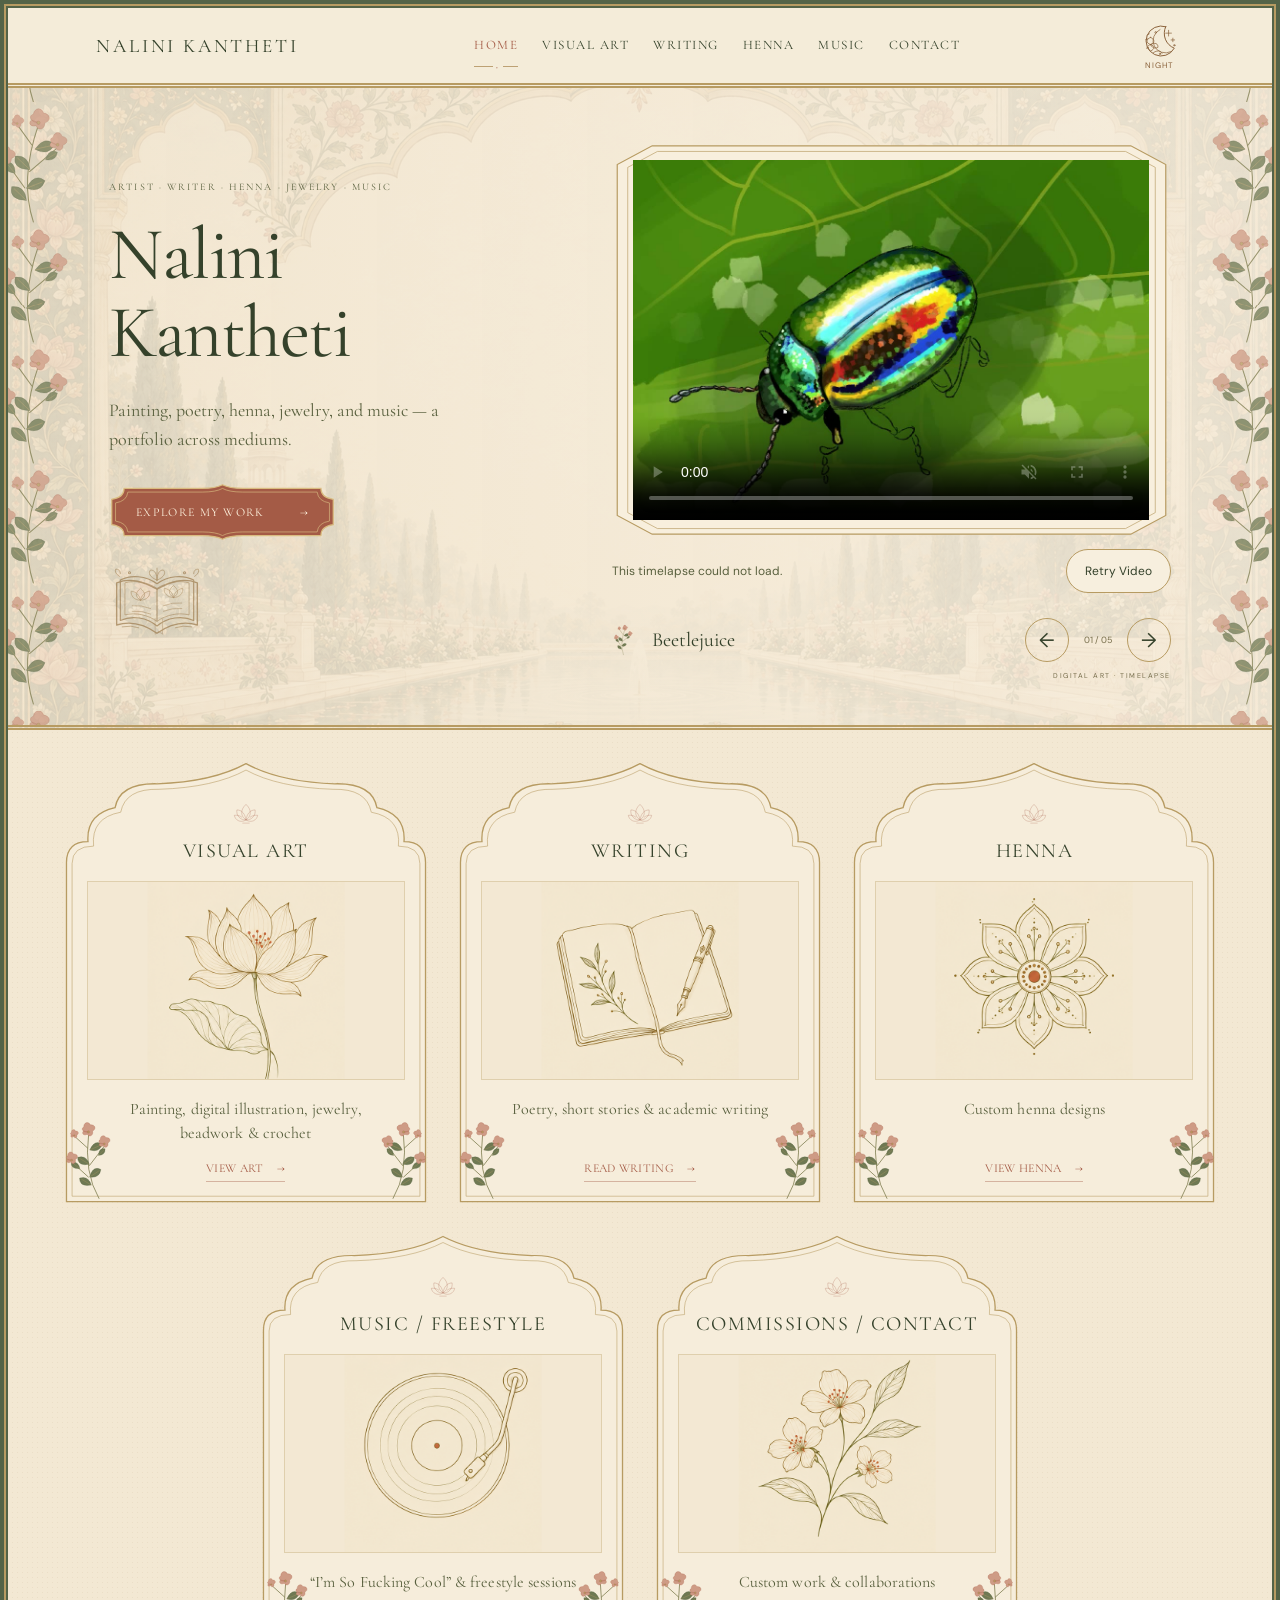
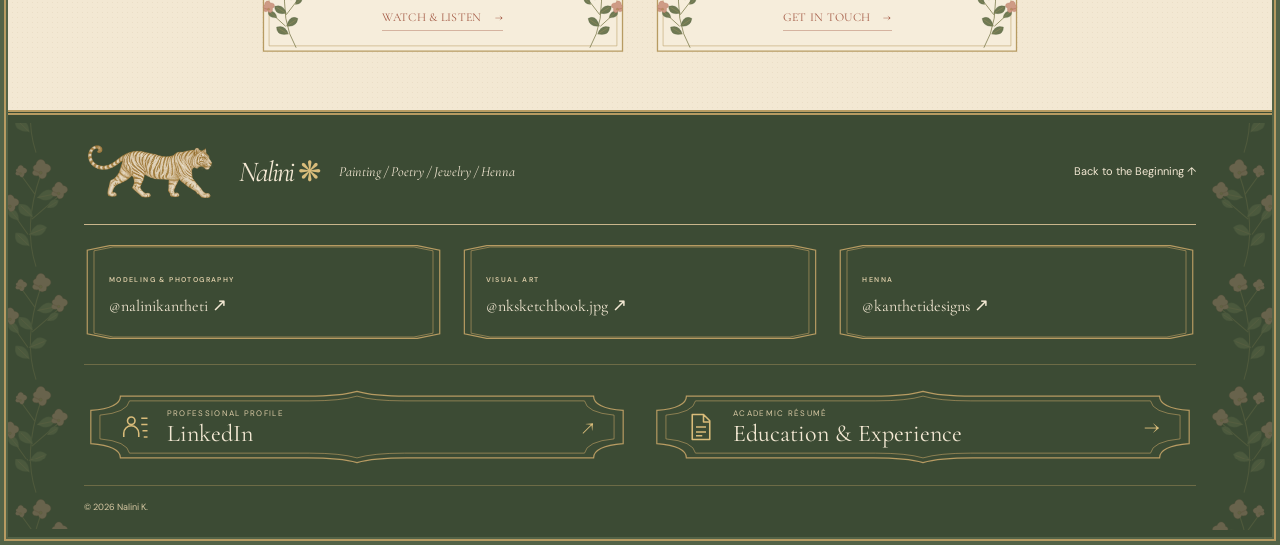
==== commit 9e1dc211: "Add persistent ornate moon night mode with forest green and cream palette" ====
--- a/index.html
+++ b/index.html
@@ -1,3 +1,3 @@
-<!doctype html><html lang="en"><head><link rel="preload" href="assets/fonts/cormorant-garamond.woff2" as="font" type="font/woff2" crossorigin><link rel="stylesheet" href="fonts.css?v=1"><meta charset="utf-8"><meta name="viewport" content="width=device-width, initial-scale=1"><meta name="description" content="Nalini Kantheti — painting, poetry, henna, jewelry and music."><title>Nalini Kantheti — Artist Portfolio</title><link rel="stylesheet" href="styles.css?v=typography1"><link rel="stylesheet" href="experiences.css?v=writing1"><link rel="stylesheet" href="miniature.css?v=video-spacing2"><script src="academic-data.js?v=ending3" defer></script><script src="academic-details.js?v=notes2" defer></script><script src="stories-data.js" defer></script><script src="portfolio-data.js?v=typography1" defer></script><script src="script.js?v=cardigan2" defer></script><script src="experiences.js?v=resume2" defer></script><link rel="stylesheet" href="writing.css?v=chapters1"><script src="writing.js?v=quiet-reader1" defer></script><link rel="stylesheet" href="mobile.css?v=craft1"><script src="media.js?v=native2" defer></script><link rel="stylesheet" href="sharing.css?v=lotus2"><link rel="stylesheet" href="academic.css?v=notes2"><script src="academic.js?v=quiet-reader1" defer></script><script src="routes.js?v=henna3" defer></script><link rel="stylesheet" href="typography.css?v=1"><link rel="stylesheet" href="ornaments.css?v=spacing1"><link rel="stylesheet" href="bookshelf.css?v=linework4"><link rel="stylesheet" href="timelapses.css?v=1"><script src="timelapses.js?v=autoplay3" defer></script><link rel="stylesheet" href="professional-links.css?v=footer3"><link rel="stylesheet" href="resume.css?v=compact2"></head><body class="experience night cohesive miniature photographic-covers"><header class="experience-header"><a class="artist-name" href="#home">NALINI KANTHETI</a><nav aria-label="Explore mediums"><button data-route="home" aria-pressed="true">Home</button><button data-route="work" aria-pressed="false">Visual Art</button><button data-route="writing" aria-pressed="false">Writing</button><button data-route="henna" aria-pressed="false">Henna</button><button data-route="music" aria-pressed="false">Music</button><button data-route="contact" aria-pressed="false">Contact</button></nav><svg class="simple-lotus" aria-hidden="true"><use href="assets/motifs-fine.svg#lotus"></use></svg></header><main class="experience-stage"><section id="home" class="experience-panel home-panel" aria-labelledby="home-title"><div class="landing-intro"><div class="landing-copy"><p class="eyebrow">ARTIST · WRITER · HENNA · JEWELRY · MUSIC</p><h1 id="home-title">Nalini <em>Kantheti</em></h1><p class="landing-disciplines">Painting, poetry, henna, jewelry, and music — a portfolio across mediums.</p><button class="button explore-button" data-route="work">Explore My Work <span>→</span></button><div class="bookshelf-nook"><button type="button" class="bookshelf-door" data-route="bookshelf" aria-label="Open My Favorite Books" title="My Bookshelf"><svg viewBox="0 0 96 80" aria-hidden="true" fill="none" stroke="currentColor" stroke-width="1.1" stroke-linecap="round" stroke-linejoin="round"><path d="M4 18c16-6 30-1 44 7 14-8 28-13 44-7v46c-16-5-30-1-44 9C34 63 20 59 4 64Z" stroke-width="1.5"/><path d="M48 19C36 10 19 9 8 15v44c13-6 29-3 40 6 11-9 27-12 40-6V15c-11-6-28-5-40 4Z" stroke-width="1.3"/><path d="M48 24C37 17 24 15 13 18v35c12-3 25 0 35 7 10-7 23-10 35-7V18c-11-3-24-1-35 6ZM48 24v36" stroke-width=".75"/><path d="M46 57v17l4-3 4 3V58" stroke="currentColor" stroke-width=".5"/><path d="M48 24v35M21 43q10-1 20 3m-20 3q10-1 20 3m14-9q10-4 20-3m-20 9q10-4 20-3" stroke-width=".65"/><path d="M30 37c-6-4-6-8 0-13 6 5 6 9 0 13Zm0 0c-7 0-11-5-10-10 6 1 9 5 10 10Zm0 0c7 0 11-5 10-10-6 1-9 5-10 10ZM66 34c-6-4-6-8 0-13 6 5 6 9 0 13Zm0 0c-7 0-11-5-10-10 6 1 9 5 10 10Zm0 0c7 0 11-5 10-10-6 1-9 5-10 10Z" stroke-width=".65"/><path d="M48 15c-8-3-10-8-7-11 5 0 7 5 7 11Zm0 0c8-3 10-8 7-11-5 0-7 5-7 11Zm0 0V2M7 11Q1 7 3 3q5 0 5 5m81 3q6-4 4-8-5 0-5 5M10 66q10-2 18 1m40 0q8-3 18-1" stroke-width=".8"/><circle cx="18" cy="7" r="1.1"/><circle cx="78" cy="7" r="1.1"/></svg></button></div></div><div class="living-art"><div class="featured-timelapse"><video id="featured-timelapse" controls autoplay muted playsinline loop preload="auto" poster="assets/timelapses/beetlejuice.jpg?v=fast3" src="assets/timelapses/beetlejuice.mp4?v=fast3" width="720" height="502" style="--timelapse-ratio:1.434263" aria-label="Beetlejuice — digital art timelapse">Your browser does not support video playback.</video></div><div id="timelapse-error" class="timelapse-error" role="status" hidden><span>This timelapse could not load.</span><button type="button" id="timelapse-retry">Retry Video</button></div><div class="living-caption"><span id="living-title" aria-live="polite">Beetlejuice</span><div class="art-controls"><button data-art-step="-1" aria-label="Previous timelapse">←</button><span id="art-position">01 / 05</span><button data-art-step="1" aria-label="Next timelapse">→</button></div></div><p class="art-hint">Digital Art · Timelapse</p></div></div><div class="medium-portals"><button class="medium-portal portal-work" data-route="work"><svg class="card-floret" aria-hidden="true"><use href="assets/motifs-fine.svg#lotus"></use></svg><span class="portal-label">Visual Art</span><span class="portal-art photo-cover photo-cover-work" aria-hidden="true"></span><span class="portal-caption">Painting, digital illustration, jewelry, beadwork & crochet</span><span class="portal-action">View Art <span aria-hidden="true">→</span></span></button><button class="medium-portal portal-poetry" data-route="writing"><svg class="card-floret" aria-hidden="true"><use href="assets/motifs-fine.svg#lotus"></use></svg><span class="portal-label">Writing</span><span class="portal-art photo-cover photo-cover-poetry" aria-hidden="true"></span><span class="portal-caption">Poetry, short stories & academic writing</span><span class="portal-action">Read Writing <span aria-hidden="true">→</span></span></button><button class="medium-portal portal-henna" data-route="henna"><svg class="card-floret" aria-hidden="true"><use href="assets/motifs-fine.svg#lotus"></use></svg><span class="portal-label">Henna</span><span class="portal-art photo-cover photo-cover-henna" aria-hidden="true"></span><span class="portal-caption">Custom henna designs</span><span class="portal-action">View Henna <span aria-hidden="true">→</span></span></button><button class="medium-portal portal-music" data-route="music"><svg class="card-floret" aria-hidden="true"><use href="assets/motifs-fine.svg#lotus"></use></svg><span class="portal-label">Music / Freestyle</span><span class="portal-art photo-cover photo-cover-music" aria-hidden="true"></span><span class="portal-caption">“I’m So Fucking Cool” & freestyle sessions</span><span class="portal-action">Watch & Listen <span aria-hidden="true">→</span></span></button><button class="medium-portal portal-contact" data-route="contact"><svg class="card-floret" aria-hidden="true"><use href="assets/motifs-fine.svg#lotus"></use></svg><span class="portal-label">Commissions / Contact</span><span class="portal-art photo-cover photo-cover-contact" aria-hidden="true"></span><span class="portal-caption">Custom work & collaborations</span><span class="portal-action">Get in Touch <span aria-hidden="true">→</span></span></button></div></section><section id="panel-bookshelf" class="experience-panel bookshelf-panel" hidden tabindex="-1" aria-labelledby="bookshelf-title"><div class="panel-toolbar"><button data-route="home">← Back Home</button><span>Bookshelf</span></div><div class="section bookshelf-section"><div class="bookshelf-heading"><svg class="bookshelf-lotus" aria-hidden="true"><use href="assets/motifs-fine.svg#lotus"></use></svg><p class="eyebrow">ON MY BOOKSHELF</p><h2 id="bookshelf-title">Favorite <em>Books</em></h2><a class="button bookshelf-goodreads" href="https://www.goodreads.com/user/show/170725465" target="_blank" rel="noopener noreferrer">Find Me on Goodreads <span aria-hidden="true">↗</span></a></div><ol class="favorite-books"><li class="favorite-book"><span class="book-number" aria-hidden="true">01</span><h3>Project Hail Mary</h3><p class="book-author">Andy Weir</p></li><li class="favorite-book"><span class="book-number" aria-hidden="true">02</span><h3>Tress of the Emerald Sea</h3><p class="book-author">Brandon Sanderson</p></li><li class="favorite-book"><span class="book-number" aria-hidden="true">03</span><h3>The Namesake</h3><p class="book-author">Jhumpa Lahiri</p></li><li class="favorite-book"><span class="book-number" aria-hidden="true">04</span><h3>Life of Pi</h3><p class="book-author">Yann Martel</p></li><li class="favorite-book"><span class="book-number" aria-hidden="true">05</span><h3>Tomorrow, and Tomorrow, and Tomorrow</h3><p class="book-author">Gabrielle Zevin</p></li><li class="favorite-book"><span class="book-number" aria-hidden="true">06</span><h3>The Seven Husbands of Evelyn Hugo</h3><p class="book-author">Taylor Jenkins Reid</p></li><li class="favorite-book"><span class="book-number" aria-hidden="true">07</span><h3>I Hope This Doesn’t Find You</h3><p class="book-author">Ann Liang</p></li><li class="favorite-book"><span class="book-number" aria-hidden="true">08</span><h3>The Alchemist</h3><p class="book-author">Paulo Coelho</p></li><li class="favorite-book"><span class="book-number" aria-hidden="true">09</span><h3>Recursion</h3><p class="book-author">Blake Crouch</p></li><li class="favorite-book"><span class="book-number" aria-hidden="true">10</span><h3>If You Could See the Sun</h3><p class="book-author">Ann Liang</p></li><li class="favorite-book"><span class="book-number" aria-hidden="true">11</span><h3>Immune</h3><p class="book-author">Philipp Dettmer (Kurzgesagt)</p></li><li class="favorite-book"><span class="book-number" aria-hidden="true">12</span><h3>I Am Not Jessica Chen</h3><p class="book-author">Ann Liang</p></li><li class="favorite-book"><span class="book-number" aria-hidden="true">13</span><h3>Flowers in the Attic</h3><p class="book-author">V. C. Andrews</p></li><li class="favorite-book"><span class="book-number" aria-hidden="true">14</span><h3>The Odyssey</h3><p class="book-author">Homer</p></li><li class="favorite-book"><span class="book-number" aria-hidden="true">15</span><h3>The Three-Body Problem</h3><p class="book-author">Cixin Liu</p></li><li class="favorite-book"><span class="book-number" aria-hidden="true">16</span><h3>Work Won’t Love You Back</h3><p class="book-author">Sarah Jaffe</p></li><li class="favorite-book"><span class="book-number" aria-hidden="true">17</span><h3>The Bell Jar</h3><p class="book-author">Sylvia Plath</p></li></ol><div class="bookshelf-return"><button class="button" data-route="home">Back Home <span aria-hidden="true">→</span></button></div></div></section><div id="panel-work" class="experience-panel" hidden tabindex="-1" aria-label="Visual art"><div class="panel-toolbar"><button data-route="home">← All Mediums</button><span>Visual Art</span></div><section id="work" class="work section"><div class="section-top"><div><p class="eyebrow">02 / PAINTING · DIGITAL ART · JEWELRY · SPARKBUGS · CROCHET</p><h2>Selected <em>Work</em></h2></div></div><div class="filters" role="group" aria-label="Filter artwork"><button class="active" data-filter="All" aria-pressed="true">All Works <sup>19</sup></button><button data-filter="Painting" aria-pressed="false">Painting</button><button data-filter="Digital" aria-pressed="false">Digital Art</button><button data-filter="Jewelry" aria-pressed="false">Jewelry</button><button data-filter="Sparkbugs" aria-pressed="false">Sparkbugs</button><button data-filter="Crochet" aria-pressed="false">Crochet</button></div><p id="gallery-category-description" class="gallery-category-description" hidden>Handmade beaded lighter holders</p><p id="gallery-status" class="sr-only" aria-live="polite"></p><div id="gallery" class="gallery"></div></section><div class="chapter-next"><button data-route="writing">Continue to Writing <span>→</span></button></div></div><div id="panel-writing" class="experience-panel" hidden tabindex="-1" aria-label="Writing"><div class="panel-toolbar"><button data-route="home">← All Mediums</button><span>Writing</span></div><section class="writing-intro section" aria-labelledby="writing-title"><p class="eyebrow">WORDS / NALINI KANTHETI</p><h2 id="writing-title">Writing</h2><div class="writing-tabs" role="tablist" aria-label="Writing categories"><button id="poetry-tab" role="tab" aria-selected="true" aria-controls="poetry-view" tabindex="0">Poetry</button><button id="stories-tab" role="tab" aria-selected="false" aria-controls="stories-view" tabindex="-1">Short Stories</button><button id="academic-tab" role="tab" aria-selected="false" aria-controls="academic-view" tabindex="-1">Academic Writing</button></div></section><div id="poetry-view" role="tabpanel" aria-labelledby="poetry-tab" tabindex="0"><section id="opening" class="opening section"><div><p class="eyebrow">01 / OPENING POEM</p><h2>Why I Am<br><em>Not a Poet</em><span class="small-flower" aria-hidden="true">❋</span></h2><a class="text-link" href="#work">View artwork ↗</a></div><div class="opening-poem" id="opening-poem"></div></section><section id="words" class="words section"><div class="section-top"><div><p class="eyebrow">03 / POETRY & PAINTING</p><h2>Poems &<br><em>Portraits</em></h2></div><span class="big-flower" aria-hidden="true">❋</span></div><div class="poem-pair"><article><img src="assets/father.webp" alt="Father and daughter acrylic painting" loading="lazy"><div><span class="eyebrow">POEM + PAINTING / 01</span><h3>My Dad Smokes Weed</h3><p>“but he’s still an indian father”</p><button class="text-link" data-poem="1">Read the Poem ↗</button></div></article><article><img src="assets/mother.webp" alt="Portrait of Nalini’s mother in a green blouse, surrounded by flowers" loading="lazy"><div><span class="eyebrow">POEM + PAINTING / 02</span><h3>I’m Not Her</h3><p>“i learn to stomp on the eggshells i used to tiptoe around”</p><button class="text-link" data-poem="2">Read the Poem ↗</button></div></article></div></section><section class="closing section hero-pair"><figure class="hero-portrait"><img src="assets/craft/hero-self-portrait.webp" alt="Nalini’s colored-pencil self-portrait, paired with her poem Hero" loading="lazy"><figcaption>Self-Portrait · Colored Pencil</figcaption></figure><div class="hero-poem-preview"><p class="eyebrow">06 / A CLOSING POEM</p><h2>Hero</h2><p>“i did away with swords and armor<br>and instead equipped pills and bottles<br>and maybe i’ll never be a real hero<br>but im far from done fighting battles”</p><button class="text-link" data-poem="3">Read the Full Poem ↗</button></div></section></div><section id="stories-view" class="section stories-view" role="tabpanel" aria-labelledby="stories-tab" tabindex="0" hidden><div id="story-cards" class="story-cards"></div></section><section id="academic-view" class="section academic-view" role="tabpanel" aria-labelledby="academic-tab" tabindex="0" hidden><div id="academic-cards" class="academic-cards"></div></section><div class="chapter-next"><button data-route="henna">Continue to Henna <span>→</span></button></div></div><div id="panel-henna" class="experience-panel" hidden tabindex="-1" aria-label="Henna"><div class="panel-toolbar"><button data-route="home">← All Mediums</button><span>Henna</span></div><section id="henna" class="henna section" aria-labelledby="henna-title"><div class="section-top"><div><p class="eyebrow">KANTHETI DESIGNS / HENNA</p><h2 id="henna-title">Henna <em>Artwork</em></h2></div><a class="text-link" id="henna-booking" href="#inquire">Request a Henna Booking ↗</a></div><div class="henna-grid"><article class="henna-card"><button class="henna-photo" data-henna-image="assets/henna/henna-01.webp" data-henna-title="Falling Cowboy" data-henna-description="Figurative henna depicting a falling cowboy." aria-label="Enlarge Falling Cowboy"><img src="assets/henna/henna-01.webp" alt="Falling cowboy henna artwork on an arm" loading="lazy"><span class="henna-image-fallback" hidden>Photo temporarily unavailable.</span><span class="henna-enlarge" aria-hidden="true">↗</span></button><div class="henna-caption"><h3>Falling Cowboy</h3></div></article><article class="henna-card"><button class="henna-photo" data-henna-image="assets/henna/henna-02.webp" data-henna-title="Traditional Palm" data-henna-description="Floral, paisley, and lattice patterns across the palm and fingers." aria-label="Enlarge Traditional Palm"><img src="assets/henna/henna-02.webp" alt="Traditional palm henna with floral, paisley, and lattice patterns" loading="lazy"><span class="henna-image-fallback" hidden>Photo temporarily unavailable.</span><span class="henna-enlarge" aria-hidden="true">↗</span></button><div class="henna-caption"><h3>Traditional Palm</h3></div></article><article class="henna-card"><button class="henna-photo" data-henna-image="assets/henna/henna-03.webp" data-henna-title="Dragon Back Tattoo" data-henna-description="A coiling dragon design running down the back." aria-label="Enlarge Dragon Back Tattoo"><img src="assets/henna/henna-03.webp" alt="A coiling dragon body-art design down the back" loading="lazy"><span class="henna-image-fallback" hidden>Photo temporarily unavailable.</span><span class="henna-enlarge" aria-hidden="true">↗</span></button><div class="henna-caption"><h3>Dragon Back Tattoo</h3></div></article><article class="henna-card"><button class="henna-photo" data-henna-image="assets/henna/henna-04.webp" data-henna-title="Traditional Hand &amp; Wrist" data-henna-description="Floral and geometric henna extending from the fingers to the forearm." aria-label="Enlarge Traditional Hand &amp; Wrist"><img src="assets/henna/henna-04.webp" alt="Traditional floral henna across the back of a hand and wrist" loading="lazy"><span class="henna-image-fallback" hidden>Photo temporarily unavailable.</span><span class="henna-enlarge" aria-hidden="true">↗</span></button><div class="henna-caption"><h3>Traditional Hand &amp; Wrist</h3></div></article><article class="henna-card"><button class="henna-photo" data-henna-image="assets/henna/henna-05.webp" data-henna-title="Traditional Palm" data-henna-description="Traditional palm henna combining floral motifs and detailed latticework." aria-label="Enlarge Traditional Palm"><img src="assets/henna/henna-05.webp" alt="A guest showing traditional floral and lattice henna on her palm" loading="lazy"><span class="henna-image-fallback" hidden>Photo temporarily unavailable.</span><span class="henna-enlarge" aria-hidden="true">↗</span></button><div class="henna-caption"><h3>Traditional Palm</h3></div></article><article class="henna-card"><button class="henna-photo" data-henna-image="assets/henna/henna-06.webp" data-henna-title="Skeleton Hands" data-henna-description="Skeletal hand designs tracing the bones of the fingers and hands." aria-label="Enlarge Skeleton Hands"><img src="assets/henna/henna-06.webp" alt="Skeletal body-art designs across two hands" loading="lazy"><span class="henna-image-fallback" hidden>Photo temporarily unavailable.</span><span class="henna-enlarge" aria-hidden="true">↗</span></button><div class="henna-caption"><h3>Skeleton Hands</h3></div></article><article class="henna-card"><button class="henna-photo" data-henna-image="assets/henna/henna-07.webp" data-henna-title="Housewarming Henna" data-henna-description="Traditional and floral designs for guests at a housewarming party." aria-label="Enlarge Housewarming Henna"><img src="assets/henna/henna-07.webp" alt="Three hands with henna designs at a housewarming party" loading="lazy"><span class="henna-image-fallback" hidden>Photo temporarily unavailable.</span><span class="henna-enlarge" aria-hidden="true">↗</span></button><div class="henna-caption"><h3>Housewarming Henna</h3></div></article><article class="henna-card"><button class="henna-photo" data-henna-image="assets/henna/henna-08.webp" data-henna-title="Traditional Hand" data-henna-description="Applying a traditional floral design to the back of a hand." aria-label="Enlarge Traditional Hand"><img src="assets/henna/henna-08.webp" alt="Nalini applying henna to the back of a hand" loading="lazy"><span class="henna-image-fallback" hidden>Photo temporarily unavailable.</span><span class="henna-enlarge" aria-hidden="true">↗</span></button><div class="henna-caption"><h3>Traditional Hand</h3></div></article><article class="henna-card"><button class="henna-photo" data-henna-image="assets/henna/henna-09.webp" data-henna-title="Oshun Festival" data-henna-description="Event flyer for the Oshun Performance Arts Festival, where I offered henna." aria-label="Enlarge Oshun Festival"><img src="assets/henna/henna-09.webp" alt="Oshun Performance Arts Festival flyer featuring Nalini and Kantheti Designs" loading="lazy"><span class="henna-image-fallback" hidden>Photo temporarily unavailable.</span><span class="henna-enlarge" aria-hidden="true">↗</span></button><div class="henna-caption"><h3>Oshun Festival</h3></div></article><article class="henna-card"><button class="henna-photo" data-henna-image="assets/henna/henna-10.webp" data-henna-title="Koi Fish" data-henna-description="A koi fish with flowing fins, paired with a crescent moon and birds." aria-label="Enlarge Koi Fish"><img src="assets/henna/henna-10.webp" alt="Koi fish henna on an arm, with a crescent moon and birds" loading="lazy"><span class="henna-image-fallback" hidden>Photo temporarily unavailable.</span><span class="henna-enlarge" aria-hidden="true">↗</span></button><div class="henna-caption"><h3>Koi Fish</h3></div></article><article class="henna-card"><button class="henna-photo" data-henna-image="assets/henna/henna-11.webp" data-henna-title="Traditional Palm &amp; Forearm" data-henna-description="Intricate traditional henna with paisley, florals, and geometric borders." aria-label="Enlarge Traditional Palm &amp; Forearm"><img src="assets/henna/henna-11.webp" alt="Traditional henna covering a palm, fingers, and forearm" loading="lazy"><span class="henna-image-fallback" hidden>Photo temporarily unavailable.</span><span class="henna-enlarge" aria-hidden="true">↗</span></button><div class="henna-caption"><h3>Traditional Palm &amp; Forearm</h3></div></article><article class="henna-card"><button class="henna-photo" data-henna-image="assets/henna/henna-12.webp" data-henna-title="Traditional Hand &amp; Forearm" data-henna-description="Floral and paisley henna with a pointed, patterned cuff." aria-label="Enlarge Traditional Hand &amp; Forearm"><img src="assets/henna/henna-12.webp" alt="Floral and paisley henna across the back of a hand and forearm" loading="lazy"><span class="henna-image-fallback" hidden>Photo temporarily unavailable.</span><span class="henna-enlarge" aria-hidden="true">↗</span></button><div class="henna-caption"><h3>Traditional Hand &amp; Forearm</h3></div></article></div></section><div class="chapter-next"><button data-route="music">Continue to Music <span>→</span></button></div></div><div id="panel-music" class="experience-panel" hidden tabindex="-1" aria-label="Music"><div class="panel-toolbar"><button data-route="home">← All Mediums</button><span>Music</span></div><section id="freestyle" class="freestyle section" aria-labelledby="freestyle-title"><div class="section-top"><div><p class="eyebrow">MUSIC / VIDEO</p><h2 id="freestyle-title">Music & <em>Freestyle</em></h2></div></div><article class="featured-film"><div class="film-info"><p class="eyebrow">FEATURED / MUSIC VIDEO</p><h3>I’m So Fucking Cool</h3><dl class="film-credits"><div><dt>Vocals</dt><dd>Nalini Kantheti</dd></div><div><dt>Footage & editing</dt><dd>Nalini Kantheti</dd></div><div><dt>Audio Design</dt><dd>Todo Gomes</dd></div></dl></div><div class="video-frame"><video controls playsinline preload="none" poster="assets/media/music-video.jpg" width="720" height="1280" style="--video-ratio:720/1280" aria-label="I’m So Fucking Cool — music video by Nalini Kantheti; audio design by Todo Gomes"><source src="assets/media/music-video.mp4" type="video/mp4">Your browser does not support video playback.</video></div></article><h3 class="freestyle-subtitle">Freestyle Sessions</h3><div class="video-grid"><article class="video-card"><div class="video-heading"><span class="eyebrow">FREESTYLE / 01</span><h3>Session 01</h3></div><div class="video-frame"><video controls playsinline preload="none" poster="assets/media/freestyle-01.jpg" width="720" height="1280" style="--video-ratio:720/1280" aria-label="Nalini Kantheti — freestyle session 1"><source src="assets/media/freestyle-01.mp4" type="video/mp4">Your browser does not support video playback.</video></div></article><article class="video-card"><div class="video-heading"><span class="eyebrow">FREESTYLE / 02</span><h3>Session 02</h3></div><div class="video-frame"><video controls playsinline preload="none" poster="assets/media/freestyle-02.jpg" width="720" height="1280" style="--video-ratio:720/1280" aria-label="Nalini Kantheti — freestyle session 2"><source src="assets/media/freestyle-02.mp4" type="video/mp4">Your browser does not support video playback.</video></div></article></div></section><div class="chapter-next"><button data-route="contact">Continue to Contact <span>→</span></button></div></div><section id="panel-resume" class="experience-panel resume-panel" hidden tabindex="-1" aria-labelledby="resume-title"><div class="panel-toolbar"><button data-route="home">← Back Home</button><span>Academic Résumé</span></div><article class="section resume-section"><div class="resume-intro"><p class="eyebrow">EDUCATION · RESEARCH · EXPERIENCE</p><h2 id="resume-title">Academic <em>Résumé</em></h2><p class="resume-name">Nalini Kantheti</p><div class="resume-contact"><span>Brooklyn, NY</span><a href="mailto:nk4538@nyu.edu">nk4538@nyu.edu</a><a href="tel:+14698880669">(469) 888-0669</a></div><div class="resume-resource-links"><a href="https://www.linkedin.com/in/nalinikantheti" target="_blank" rel="noopener noreferrer">LinkedIn ↗</a><a href="https://github.com/nalinikantheti" target="_blank" rel="noopener noreferrer">GitHub ↗</a></div><div class="resume-document-actions"><a class="resume-document-link" href="assets/documents/Nalini-Kantheti-Academic-Resume.pdf" target="_blank" rel="noopener noreferrer" type="application/pdf">View Original PDF <span aria-hidden="true">↗</span></a><a class="resume-document-link" href="assets/documents/Nalini-Kantheti-Academic-Resume.pdf" download="Nalini-Kantheti-Academic-Resume.pdf">Download PDF <span aria-hidden="true">↓</span></a></div></div><section class="resume-block" aria-labelledby="resume-education-title"><h3 id="resume-education-title">Education</h3><article class="resume-entry"><div class="resume-entry-heading"><div><h4>New York University, Tandon School of Engineering</h4><p class="resume-organization">Brooklyn, NY</p></div><p class="resume-dates">Sep 2026 – May 2028</p></div><p class="resume-qualification">M.S. in Urban Data Science | CUSP Rising Scholar</p></article><article class="resume-entry"><div class="resume-entry-heading"><div><h4>Northeastern University, Khoury College of Computer Sciences</h4><p class="resume-organization">Boston, MA</p></div><p class="resume-dates">Aug 2025</p></div><p class="resume-qualification">B.S. in Computer Science | GPA: 3.5/4.0</p></article></section><section class="resume-block" aria-labelledby="resume-skills-title"><h3 id="resume-skills-title">Technical Knowledge</h3><div class="resume-skills"><div class="resume-skill"><h4>Programming &amp; Data</h4><p>Python, R, SQL, JavaScript, pandas, Microsoft Excel</p></div><div class="resume-skill"><h4>Visualization &amp; Web</h4><p>Matplotlib, HTML/CSS, React, Figma, GitHub</p></div><div class="resume-skill"><h4>Research &amp; Policy</h4><p>Literature synthesis, qualitative &amp; quantitative research design, policy analysis, public-space observation, community engagement</p></div></div></section><section class="resume-block" aria-labelledby="resume-projects-title"><h3 id="resume-projects-title">Research &amp; Projects</h3><article class="resume-entry"><div class="resume-entry-heading"><div><h4>Psychiatric Care Infrastructure Research</h4><p class="resume-organization">NYU CUSP</p></div><p class="resume-dates">Sep 2026 – Present</p></div><ul><li>Conduct interdisciplinary literature review on deinstitutionalization, repeat psychiatric hospitalizations, emergency response, and gaps in community-based care.</li><li>Investigate how stigma, caregiver burden, and language barriers shape access to mental healthcare within South Asian immigrant communities.</li><li>Compare academic and policy evidence to identify limitations in existing care infrastructure and opportunities for culturally responsive services.</li></ul></article><article class="resume-entry"><div class="resume-entry-heading"><div><h4>The Legibility of Rest</h4><p class="resume-organization">MESH Arts × BioBAT Lightning Presentation</p></div><p class="resume-dates">Sep 2026</p></div><ul><li>Designed an urban accessibility concept using signage to help pedestrians locate seating, shade, drinking water, restrooms, and other rest amenities.</li><li>Researched international age-friendly and climate-resilience precedents, including Barcelona climate shelters and Singapore rest-point initiatives.</li><li>Presented practical barriers to NYC implementation, including split agency ownership, maintenance responsibility, and public-space equity.</li></ul></article><article class="resume-entry"><div class="resume-entry-heading"><div><h4>Personal Portfolio Website</h4><p class="resume-organization">HTML, CSS, JavaScript, GitHub Pages</p></div><p class="resume-dates">2026 – Present</p></div><ul><li>Built a responsive site uniting original artwork, short stories, poetry, multimedia, and academic writing in a single digital portfolio.</li><li>Implemented interactive galleries, shareable deep links, chapter navigation, and browser-based reading progress for long-form work.</li><li>Developed mobile-friendly media presentation and custom interfaces for navigating interdisciplinary creative and research projects.</li></ul></article></section><section class="resume-block" aria-labelledby="resume-experience-title"><h3 id="resume-experience-title">Professional &amp; Leadership Experience</h3><article class="resume-entry"><div class="resume-entry-heading"><div><h4>Social Media Manager</h4><p class="resume-organization">NYU Tandon AUSA</p></div><p class="resume-dates">Sep 2026 – Present</p></div><ul><li>Conceptualize, film, and edit student interviews, documentary-style short videos, and humorous reels about graduate school experiences.</li><li>Coordinate digital promotion of student events and initiatives, supporting community-building and engagement across the CUSP cohort.</li><li>Collaborate with student leaders and university staff on content planning, event coverage, and communication strategies.</li></ul></article><article class="resume-entry"><div class="resume-entry-heading"><div><h4>Private Tutor</h4><p class="resume-organization">Victory Step Education</p></div><p class="resume-dates">May – Sep 2026</p></div><ul><li>Delivered individualized SAT, ACT, ISEE, mathematics, and English tutoring for elementary through high school students.</li><li>Designed tailored lessons using diagnostic results, student learning needs, and progress toward academic goals.</li><li>Helped multiple students improve SAT scores by approximately 200 points; supported sustained development in writing and reading skills.</li></ul></article><article class="resume-entry"><div class="resume-entry-heading"><div><h4>Software Developer</h4><p class="resume-organization">Verisk Analytics</p></div><p class="resume-dates">Jan – Jul 2025</p></div><ul><li>Developed and maintained an internal application with frontend-backend integration in an Agile engineering environment.</li><li>Authored unit tests across 50+ project files to reduce testing gaps, address technical debt, and strengthen reliability.</li><li>Participated in sprint planning, code reviews, team stand-ups, and Azure DevOps workflows for collaborative delivery.</li></ul></article><article class="resume-entry"><div class="resume-entry-heading"><div><h4>Software Developer</h4><p class="resume-organization">Code4Community</p></div><p class="resume-dates">Sep 2023 – Dec 2024</p></div><ul><li>Contributed frontend and backend functionality to Speak for the Trees, a civic-oriented environmental technology initiative.</li><li>Collaborated with peers to translate project needs into application features and iterative implementation tasks.</li><li>Participated in Agile team meetings, code coordination, and technical reviews to advance shared deliverables.</li></ul></article><article class="resume-entry"><div class="resume-entry-heading"><div><h4>Teaching Assistant, Algorithms &amp; Data Structures</h4><p class="resume-organization">Northeastern University</p></div><p class="resume-dates">May – Jun 2023</p></div><ul><li>Led weekly recitations on algorithm analysis, dynamic programming, graphs, and amortized complexity.</li><li>Facilitated one-on-one and small-group instruction, helping students troubleshoot challenging technical problems.</li><li>Provided course support to over 500 students through office hours, conceptual explanations, and problem-solving guidance.</li></ul></article></section><section class="resume-block" aria-labelledby="resume-additional-title"><h3 id="resume-additional-title">Additional Honors, Skills &amp; Interests</h3><div class="resume-additional"><div><h4>Honors &amp; Affiliations</h4><ul><li>Art Start EAR II Resident (2026)</li><li>NYU CUSP Rising Scholar (2026)</li><li>MESH Arts × BioBAT Lightning Presenter (2026)</li></ul></div><div><h4>Leadership &amp; Communication</h4><ul><li>Public Speaking</li><li>Community Engagement</li><li>Event Planning</li><li>Digital Storytelling</li><li>Social Media Production</li><li>Creative Direction</li></ul></div><div><h4>Languages</h4><ul><li>Fluent Telugu</li><li>Conversational Spanish</li></ul></div><div><h4>Creative Practices</h4><ul><li>Creative Writing (Poetry &amp; Short Fiction)</li><li>Visual Art &amp; Illustration</li><li>Henna Design</li><li>Handmade Jewelry</li><li>Freestyle Rap &amp; Spoken Word Performance</li></ul></div></div></section></article></section><div id="panel-contact" class="experience-panel" hidden tabindex="-1" aria-label="Contact"><div class="panel-toolbar"><button data-route="home">← All Mediums</button><span>Contact</span></div><section class="contact-artist section" aria-labelledby="statement-title"><figure id="contact-headshot" class="contact-portrait"><img src="assets/nalini-headshot.jpg" alt="Nalini Kantheti" width="2048" height="1365" loading="eager"></figure><div class="artist-statement"><p class="eyebrow">NALINI KANTHETI</p><h2 id="statement-title">Artist <em>Statement</em></h2><p>Creating art has always felt less like a conscious decision and more like an inevitability. Ever since I could pick up a pencil or a henna cone, I've found myself naturally gravitating toward artistic expression. As a multidisciplinary artist, I explore this instinct through acrylic painting, digital illustration, henna, beadwork, creative writing, poetry, and freestyle rap.</p><p>For me, art is an immersive experience. I often enter a state of intense concentration, losing myself in the process of observation, experimentation, and refinement. Whether I'm perfecting the highlights of a painting, arranging intricate beadwork, or improvising clever wordplay, I find fulfillment in the technical details of creation. My work is not always driven by a predetermined message; sometimes, the simple pursuit of beauty, craftsmanship, and creativity is enough.</p><p>My Indian heritage is deeply intertwined with my artistic identity, influencing both the aesthetics of my visual work and the narratives I choose to tell. Through storytelling, I explore themes of cultural expectations, identity, and representation, often weaving deeper social commentary into engaging and accessible narratives.</p><p>Above all, I create to bring people joy. I want my work to entertain, inspire curiosity, and invite audiences into imaginative worlds they might not otherwise encounter. Whether through whimsy, humor, visual beauty, or storytelling, I hope to leave people with an experience that is both meaningful and enjoyable.</p><a class="text-link" href="mailto:kanthetidesigns@gmail.com">kanthetidesigns@gmail.com ↗</a></div></section><section id="inquire" class="inquire section"><div><p class="eyebrow">05 / COMMISSIONS & HENNA</p><h2>Commissions<br><em>& Henna</em></h2><p>For art commissions, custom jewelry, and henna bookings.</p><span class="big-flower" aria-hidden="true">❋</span></div><form id="inquiry-form" action="https://formsubmit.co/ajax/kanthetidesigns@gmail.com" method="POST"><input type="text" name="_honey" class="honeypot" tabindex="-1" autocomplete="off" aria-hidden="true"><input type="hidden" name="_subject" value="Portfolio inquiry"><input type="hidden" name="_template" value="table"><div class="form-title"><span class="eyebrow">ART & HENNA / REQUEST FORM</span><h3>Your Inquiry</h3><p>Tell me what you have in mind.</p></div><div class="form-row"><label>Your Name<input name="name" autocomplete="name" required placeholder="Your name" maxlength="100"></label><label>Email Address<input name="email" type="email" autocomplete="email" required placeholder="you@example.com"></label></div><label>Request Type<select name="type" required><option value="">Choose a request</option><option>Painting commission</option><option>Digital illustration</option><option>Custom jewelry</option><option>Henna booking</option><option>Something else</option></select></label><div class="form-row"><label>Ideal Date <span>(optional)</span><input type="date" name="date"></label><label>Location <span>(for henna)</span><input name="location" placeholder="City / venue" maxlength="200"></label></div><label>Request Details<textarea name="details" rows="4" required placeholder="Describe the work, event, budget, and timing." maxlength="5000"></textarea></label><p class="form-note">I’ll reply by email to discuss details and availability. Inquiries are processed by FormSubmit.</p><button type="submit" class="button">Send Inquiry <span>↗</span></button><p id="form-status" role="status"></p><a class="text-link" href="mailto:kanthetidesigns@gmail.com">kanthetidesigns@gmail.com ↗</a></form></section><div class="chapter-next"><button data-route="home">Continue to the Beginning <span>→</span></button></div></div></main><footer><img class="footer-tiger elegant-tiger" src="assets/tiger-engraving.png" alt="" aria-hidden="true"><a class="wordmark" href="#home">Nalini<span>❋</span></a><p>Painting / Poetry / Jewelry / Henna</p><a href="#home">Back to the Beginning ↑</a><section id="elsewhere" class="elsewhere section" aria-labelledby="elsewhere-title"><p class="eyebrow">ON INSTAGRAM</p><h2 id="elsewhere-title">On <em>Instagram</em></h2><div class="social-grid"><a href="https://www.instagram.com/nalinikantheti/" target="_blank" rel="noopener noreferrer"><span class="eyebrow">MODELING & PHOTOGRAPHY</span><h3>@nalinikantheti <span>↗</span></h3></a><a href="https://www.instagram.com/nksketchbook.jpg/" target="_blank" rel="noopener noreferrer"><span class="eyebrow">VISUAL ART</span><h3>@nksketchbook.jpg <span>↗</span></h3></a><a href="https://www.instagram.com/kanthetidesigns/" target="_blank" rel="noopener noreferrer"><span class="eyebrow">HENNA</span><h3>@kanthetidesigns <span>↗</span></h3></a></div></section><div class="footer-professional" role="group" aria-label="Professional profile and résumé"><a class="footer-professional-link footer-profile-link" href="https://www.linkedin.com/in/nalinikantheti" target="_blank" rel="noopener noreferrer"><svg viewBox="0 0 24 24" aria-hidden="true" fill="none" stroke="currentColor" stroke-width="1.25"><circle cx="9" cy="7" r="3"/><path d="M3 20v-3a6 6 0 0 1 12 0v3M17 5h5m-5 5h5m-4 5h4m-3 5h3"/></svg><span class="footer-professional-copy"><span class="footer-professional-kind">PROFESSIONAL PROFILE</span><span class="footer-professional-title">LinkedIn</span><span class="footer-professional-note">Connect with me</span></span><span class="footer-professional-arrow" aria-hidden="true">↗</span></a><a class="footer-professional-link footer-resume-link" href="#resume"><svg viewBox="0 0 24 24" aria-hidden="true" fill="none" stroke="currentColor" stroke-width="1.25" stroke-linejoin="round"><path d="M5 2h9l5 5v15H5ZM14 2v6h5M8 12h8m-8 4h8m-8 3h5"/></svg><span class="footer-professional-copy"><span class="footer-professional-kind">ACADEMIC RÉSUMÉ</span><span class="footer-professional-title">Education &amp; Experience</span><span class="footer-professional-note">View résumé &amp; PDF</span></span><span class="footer-professional-arrow" aria-hidden="true">→</span></a></div><small>© <span id="year">2026</span> Nalini K.</small></footer><dialog id="art-dialog"><button class="close" aria-label="Close artwork">×</button><img id="art-image" alt=""><video id="art-video" controls playsinline preload="none" aria-label="Jewelry showcase" hidden></video><div id="art-photo-views" class="art-photo-views" role="group" aria-label="Choose a view" hidden></div><div><span id="art-medium" class="eyebrow"></span><h2 id="art-title"></h2><p id="art-description"></p><p id="art-credit" hidden></p></div></dialog>
+<!doctype html><html lang="en"><head><link rel="preload" href="assets/fonts/cormorant-garamond.woff2" as="font" type="font/woff2" crossorigin><link rel="stylesheet" href="fonts.css?v=1"><meta charset="utf-8"><meta name="viewport" content="width=device-width, initial-scale=1"><meta name="description" content="Nalini Kantheti — painting, poetry, henna, jewelry and music."><title>Nalini Kantheti — Artist Portfolio</title><link rel="stylesheet" href="styles.css?v=typography1"><link rel="stylesheet" href="experiences.css?v=writing1"><link rel="stylesheet" href="miniature.css?v=video-spacing2"><script src="academic-data.js?v=ending3" defer></script><script src="academic-details.js?v=notes2" defer></script><script src="stories-data.js" defer></script><script src="portfolio-data.js?v=typography1" defer></script><script src="script.js?v=cardigan2" defer></script><script src="experiences.js?v=resume2" defer></script><link rel="stylesheet" href="writing.css?v=chapters1"><script src="writing.js?v=quiet-reader1" defer></script><link rel="stylesheet" href="mobile.css?v=craft1"><script src="media.js?v=native2" defer></script><link rel="stylesheet" href="sharing.css?v=lotus2"><link rel="stylesheet" href="academic.css?v=notes2"><script src="academic.js?v=quiet-reader1" defer></script><script src="routes.js?v=henna3" defer></script><link rel="stylesheet" href="typography.css?v=1"><link rel="stylesheet" href="ornaments.css?v=spacing1"><link rel="stylesheet" href="bookshelf.css?v=linework4"><link rel="stylesheet" href="timelapses.css?v=1"><script src="timelapses.js?v=autoplay3" defer></script><link rel="stylesheet" href="professional-links.css?v=footer3"><link rel="stylesheet" href="resume.css?v=compact2"><link rel="stylesheet" href="night-mode.css?v=1"><script src="night-mode.js?v=1"></script></head><body class="experience night cohesive miniature photographic-covers"><header class="experience-header"><a class="artist-name" href="#home">NALINI KANTHETI</a><nav aria-label="Explore mediums"><button data-route="home" aria-pressed="true">Home</button><button data-route="work" aria-pressed="false">Visual Art</button><button data-route="writing" aria-pressed="false">Writing</button><button data-route="henna" aria-pressed="false">Henna</button><button data-route="music" aria-pressed="false">Music</button><button data-route="contact" aria-pressed="false">Contact</button></nav><button type="button" id="night-mode-toggle" class="night-mode-toggle" aria-label="Turn on night mode" aria-pressed="false" title="Turn on night mode"><svg viewBox="0 0 56 56" aria-hidden="true" fill="none" stroke="currentColor" stroke-width="1" stroke-linecap="round" stroke-linejoin="round"><path d="M36 8a21 21 0 1 0 12 30A22 22 0 0 1 36 8Z" stroke-width="1.4"/><path d="M28 12a17 17 0 0 0 15 31M15 23c-7 2-7 8 0 10 6-3 6-7 0-10Zm0 10c-6 1-6 6 0 9 6-3 6-7 0-9Zm0 0c6-4 11-1 10 4-5 2-9 0-10-4Z"/><path d="M19 44q8-5 12 1M10 20l3-2m-5 8 3-1m-2 13 3-1M40 13v8m-4-4h8m2 7v5m-2.5-2.5h5"/><circle cx="22" cy="16" r="1.2"/><circle cx="28" cy="46" r="1"/><circle cx="48" cy="34" r="1"/></svg><span class="night-mode-caption">Night</span></button></header><main class="experience-stage"><section id="home" class="experience-panel home-panel" aria-labelledby="home-title"><div class="landing-intro"><div class="landing-copy"><p class="eyebrow">ARTIST · WRITER · HENNA · JEWELRY · MUSIC</p><h1 id="home-title">Nalini <em>Kantheti</em></h1><p class="landing-disciplines">Painting, poetry, henna, jewelry, and music — a portfolio across mediums.</p><button class="button explore-button" data-route="work">Explore My Work <span>→</span></button><div class="bookshelf-nook"><button type="button" class="bookshelf-door" data-route="bookshelf" aria-label="Open My Favorite Books" title="My Bookshelf"><svg viewBox="0 0 96 80" aria-hidden="true" fill="none" stroke="currentColor" stroke-width="1.1" stroke-linecap="round" stroke-linejoin="round"><path d="M4 18c16-6 30-1 44 7 14-8 28-13 44-7v46c-16-5-30-1-44 9C34 63 20 59 4 64Z" stroke-width="1.5"/><path d="M48 19C36 10 19 9 8 15v44c13-6 29-3 40 6 11-9 27-12 40-6V15c-11-6-28-5-40 4Z" stroke-width="1.3"/><path d="M48 24C37 17 24 15 13 18v35c12-3 25 0 35 7 10-7 23-10 35-7V18c-11-3-24-1-35 6ZM48 24v36" stroke-width=".75"/><path d="M46 57v17l4-3 4 3V58" stroke="currentColor" stroke-width=".5"/><path d="M48 24v35M21 43q10-1 20 3m-20 3q10-1 20 3m14-9q10-4 20-3m-20 9q10-4 20-3" stroke-width=".65"/><path d="M30 37c-6-4-6-8 0-13 6 5 6 9 0 13Zm0 0c-7 0-11-5-10-10 6 1 9 5 10 10Zm0 0c7 0 11-5 10-10-6 1-9 5-10 10ZM66 34c-6-4-6-8 0-13 6 5 6 9 0 13Zm0 0c-7 0-11-5-10-10 6 1 9 5 10 10Zm0 0c7 0 11-5 10-10-6 1-9 5-10 10Z" stroke-width=".65"/><path d="M48 15c-8-3-10-8-7-11 5 0 7 5 7 11Zm0 0c8-3 10-8 7-11-5 0-7 5-7 11Zm0 0V2M7 11Q1 7 3 3q5 0 5 5m81 3q6-4 4-8-5 0-5 5M10 66q10-2 18 1m40 0q8-3 18-1" stroke-width=".8"/><circle cx="18" cy="7" r="1.1"/><circle cx="78" cy="7" r="1.1"/></svg></button></div></div><div class="living-art"><div class="featured-timelapse"><video id="featured-timelapse" controls autoplay muted playsinline loop preload="auto" poster="assets/timelapses/beetlejuice.jpg?v=fast3" src="assets/timelapses/beetlejuice.mp4?v=fast3" width="720" height="502" style="--timelapse-ratio:1.434263" aria-label="Beetlejuice — digital art timelapse">Your browser does not support video playback.</video></div><div id="timelapse-error" class="timelapse-error" role="status" hidden><span>This timelapse could not load.</span><button type="button" id="timelapse-retry">Retry Video</button></div><div class="living-caption"><span id="living-title" aria-live="polite">Beetlejuice</span><div class="art-controls"><button data-art-step="-1" aria-label="Previous timelapse">←</button><span id="art-position">01 / 05</span><button data-art-step="1" aria-label="Next timelapse">→</button></div></div><p class="art-hint">Digital Art · Timelapse</p></div></div><div class="medium-portals"><button class="medium-portal portal-work" data-route="work"><svg class="card-floret" aria-hidden="true"><use href="assets/motifs-fine.svg#lotus"></use></svg><span class="portal-label">Visual Art</span><span class="portal-art photo-cover photo-cover-work" aria-hidden="true"></span><span class="portal-caption">Painting, digital illustration, jewelry, beadwork & crochet</span><span class="portal-action">View Art <span aria-hidden="true">→</span></span></button><button class="medium-portal portal-poetry" data-route="writing"><svg class="card-floret" aria-hidden="true"><use href="assets/motifs-fine.svg#lotus"></use></svg><span class="portal-label">Writing</span><span class="portal-art photo-cover photo-cover-poetry" aria-hidden="true"></span><span class="portal-caption">Poetry, short stories & academic writing</span><span class="portal-action">Read Writing <span aria-hidden="true">→</span></span></button><button class="medium-portal portal-henna" data-route="henna"><svg class="card-floret" aria-hidden="true"><use href="assets/motifs-fine.svg#lotus"></use></svg><span class="portal-label">Henna</span><span class="portal-art photo-cover photo-cover-henna" aria-hidden="true"></span><span class="portal-caption">Custom henna designs</span><span class="portal-action">View Henna <span aria-hidden="true">→</span></span></button><button class="medium-portal portal-music" data-route="music"><svg class="card-floret" aria-hidden="true"><use href="assets/motifs-fine.svg#lotus"></use></svg><span class="portal-label">Music / Freestyle</span><span class="portal-art photo-cover photo-cover-music" aria-hidden="true"></span><span class="portal-caption">“I’m So Fucking Cool” & freestyle sessions</span><span class="portal-action">Watch & Listen <span aria-hidden="true">→</span></span></button><button class="medium-portal portal-contact" data-route="contact"><svg class="card-floret" aria-hidden="true"><use href="assets/motifs-fine.svg#lotus"></use></svg><span class="portal-label">Commissions / Contact</span><span class="portal-art photo-cover photo-cover-contact" aria-hidden="true"></span><span class="portal-caption">Custom work & collaborations</span><span class="portal-action">Get in Touch <span aria-hidden="true">→</span></span></button></div></section><section id="panel-bookshelf" class="experience-panel bookshelf-panel" hidden tabindex="-1" aria-labelledby="bookshelf-title"><div class="panel-toolbar"><button data-route="home">← Back Home</button><span>Bookshelf</span></div><div class="section bookshelf-section"><div class="bookshelf-heading"><svg class="bookshelf-lotus" aria-hidden="true"><use href="assets/motifs-fine.svg#lotus"></use></svg><p class="eyebrow">ON MY BOOKSHELF</p><h2 id="bookshelf-title">Favorite <em>Books</em></h2><a class="button bookshelf-goodreads" href="https://www.goodreads.com/user/show/170725465" target="_blank" rel="noopener noreferrer">Find Me on Goodreads <span aria-hidden="true">↗</span></a></div><ol class="favorite-books"><li class="favorite-book"><span class="book-number" aria-hidden="true">01</span><h3>Project Hail Mary</h3><p class="book-author">Andy Weir</p></li><li class="favorite-book"><span class="book-number" aria-hidden="true">02</span><h3>Tress of the Emerald Sea</h3><p class="book-author">Brandon Sanderson</p></li><li class="favorite-book"><span class="book-number" aria-hidden="true">03</span><h3>The Namesake</h3><p class="book-author">Jhumpa Lahiri</p></li><li class="favorite-book"><span class="book-number" aria-hidden="true">04</span><h3>Life of Pi</h3><p class="book-author">Yann Martel</p></li><li class="favorite-book"><span class="book-number" aria-hidden="true">05</span><h3>Tomorrow, and Tomorrow, and Tomorrow</h3><p class="book-author">Gabrielle Zevin</p></li><li class="favorite-book"><span class="book-number" aria-hidden="true">06</span><h3>The Seven Husbands of Evelyn Hugo</h3><p class="book-author">Taylor Jenkins Reid</p></li><li class="favorite-book"><span class="book-number" aria-hidden="true">07</span><h3>I Hope This Doesn’t Find You</h3><p class="book-author">Ann Liang</p></li><li class="favorite-book"><span class="book-number" aria-hidden="true">08</span><h3>The Alchemist</h3><p class="book-author">Paulo Coelho</p></li><li class="favorite-book"><span class="book-number" aria-hidden="true">09</span><h3>Recursion</h3><p class="book-author">Blake Crouch</p></li><li class="favorite-book"><span class="book-number" aria-hidden="true">10</span><h3>If You Could See the Sun</h3><p class="book-author">Ann Liang</p></li><li class="favorite-book"><span class="book-number" aria-hidden="true">11</span><h3>Immune</h3><p class="book-author">Philipp Dettmer (Kurzgesagt)</p></li><li class="favorite-book"><span class="book-number" aria-hidden="true">12</span><h3>I Am Not Jessica Chen</h3><p class="book-author">Ann Liang</p></li><li class="favorite-book"><span class="book-number" aria-hidden="true">13</span><h3>Flowers in the Attic</h3><p class="book-author">V. C. Andrews</p></li><li class="favorite-book"><span class="book-number" aria-hidden="true">14</span><h3>The Odyssey</h3><p class="book-author">Homer</p></li><li class="favorite-book"><span class="book-number" aria-hidden="true">15</span><h3>The Three-Body Problem</h3><p class="book-author">Cixin Liu</p></li><li class="favorite-book"><span class="book-number" aria-hidden="true">16</span><h3>Work Won’t Love You Back</h3><p class="book-author">Sarah Jaffe</p></li><li class="favorite-book"><span class="book-number" aria-hidden="true">17</span><h3>The Bell Jar</h3><p class="book-author">Sylvia Plath</p></li></ol><div class="bookshelf-return"><button class="button" data-route="home">Back Home <span aria-hidden="true">→</span></button></div></div></section><div id="panel-work" class="experience-panel" hidden tabindex="-1" aria-label="Visual art"><div class="panel-toolbar"><button data-route="home">← All Mediums</button><span>Visual Art</span></div><section id="work" class="work section"><div class="section-top"><div><p class="eyebrow">02 / PAINTING · DIGITAL ART · JEWELRY · SPARKBUGS · CROCHET</p><h2>Selected <em>Work</em></h2></div></div><div class="filters" role="group" aria-label="Filter artwork"><button class="active" data-filter="All" aria-pressed="true">All Works <sup>19</sup></button><button data-filter="Painting" aria-pressed="false">Painting</button><button data-filter="Digital" aria-pressed="false">Digital Art</button><button data-filter="Jewelry" aria-pressed="false">Jewelry</button><button data-filter="Sparkbugs" aria-pressed="false">Sparkbugs</button><button data-filter="Crochet" aria-pressed="false">Crochet</button></div><p id="gallery-category-description" class="gallery-category-description" hidden>Handmade beaded lighter holders</p><p id="gallery-status" class="sr-only" aria-live="polite"></p><div id="gallery" class="gallery"></div></section><div class="chapter-next"><button data-route="writing">Continue to Writing <span>→</span></button></div></div><div id="panel-writing" class="experience-panel" hidden tabindex="-1" aria-label="Writing"><div class="panel-toolbar"><button data-route="home">← All Mediums</button><span>Writing</span></div><section class="writing-intro section" aria-labelledby="writing-title"><p class="eyebrow">WORDS / NALINI KANTHETI</p><h2 id="writing-title">Writing</h2><div class="writing-tabs" role="tablist" aria-label="Writing categories"><button id="poetry-tab" role="tab" aria-selected="true" aria-controls="poetry-view" tabindex="0">Poetry</button><button id="stories-tab" role="tab" aria-selected="false" aria-controls="stories-view" tabindex="-1">Short Stories</button><button id="academic-tab" role="tab" aria-selected="false" aria-controls="academic-view" tabindex="-1">Academic Writing</button></div></section><div id="poetry-view" role="tabpanel" aria-labelledby="poetry-tab" tabindex="0"><section id="opening" class="opening section"><div><p class="eyebrow">01 / OPENING POEM</p><h2>Why I Am<br><em>Not a Poet</em><span class="small-flower" aria-hidden="true">❋</span></h2><a class="text-link" href="#work">View artwork ↗</a></div><div class="opening-poem" id="opening-poem"></div></section><section id="words" class="words section"><div class="section-top"><div><p class="eyebrow">03 / POETRY & PAINTING</p><h2>Poems &<br><em>Portraits</em></h2></div><span class="big-flower" aria-hidden="true">❋</span></div><div class="poem-pair"><article><img src="assets/father.webp" alt="Father and daughter acrylic painting" loading="lazy"><div><span class="eyebrow">POEM + PAINTING / 01</span><h3>My Dad Smokes Weed</h3><p>“but he’s still an indian father”</p><button class="text-link" data-poem="1">Read the Poem ↗</button></div></article><article><img src="assets/mother.webp" alt="Portrait of Nalini’s mother in a green blouse, surrounded by flowers" loading="lazy"><div><span class="eyebrow">POEM + PAINTING / 02</span><h3>I’m Not Her</h3><p>“i learn to stomp on the eggshells i used to tiptoe around”</p><button class="text-link" data-poem="2">Read the Poem ↗</button></div></article></div></section><section class="closing section hero-pair"><figure class="hero-portrait"><img src="assets/craft/hero-self-portrait.webp" alt="Nalini’s colored-pencil self-portrait, paired with her poem Hero" loading="lazy"><figcaption>Self-Portrait · Colored Pencil</figcaption></figure><div class="hero-poem-preview"><p class="eyebrow">06 / A CLOSING POEM</p><h2>Hero</h2><p>“i did away with swords and armor<br>and instead equipped pills and bottles<br>and maybe i’ll never be a real hero<br>but im far from done fighting battles”</p><button class="text-link" data-poem="3">Read the Full Poem ↗</button></div></section></div><section id="stories-view" class="section stories-view" role="tabpanel" aria-labelledby="stories-tab" tabindex="0" hidden><div id="story-cards" class="story-cards"></div></section><section id="academic-view" class="section academic-view" role="tabpanel" aria-labelledby="academic-tab" tabindex="0" hidden><div id="academic-cards" class="academic-cards"></div></section><div class="chapter-next"><button data-route="henna">Continue to Henna <span>→</span></button></div></div><div id="panel-henna" class="experience-panel" hidden tabindex="-1" aria-label="Henna"><div class="panel-toolbar"><button data-route="home">← All Mediums</button><span>Henna</span></div><section id="henna" class="henna section" aria-labelledby="henna-title"><div class="section-top"><div><p class="eyebrow">KANTHETI DESIGNS / HENNA</p><h2 id="henna-title">Henna <em>Artwork</em></h2></div><a class="text-link" id="henna-booking" href="#inquire">Request a Henna Booking ↗</a></div><div class="henna-grid"><article class="henna-card"><button class="henna-photo" data-henna-image="assets/henna/henna-01.webp" data-henna-title="Falling Cowboy" data-henna-description="Figurative henna depicting a falling cowboy." aria-label="Enlarge Falling Cowboy"><img src="assets/henna/henna-01.webp" alt="Falling cowboy henna artwork on an arm" loading="lazy"><span class="henna-image-fallback" hidden>Photo temporarily unavailable.</span><span class="henna-enlarge" aria-hidden="true">↗</span></button><div class="henna-caption"><h3>Falling Cowboy</h3></div></article><article class="henna-card"><button class="henna-photo" data-henna-image="assets/henna/henna-02.webp" data-henna-title="Traditional Palm" data-henna-description="Floral, paisley, and lattice patterns across the palm and fingers." aria-label="Enlarge Traditional Palm"><img src="assets/henna/henna-02.webp" alt="Traditional palm henna with floral, paisley, and lattice patterns" loading="lazy"><span class="henna-image-fallback" hidden>Photo temporarily unavailable.</span><span class="henna-enlarge" aria-hidden="true">↗</span></button><div class="henna-caption"><h3>Traditional Palm</h3></div></article><article class="henna-card"><button class="henna-photo" data-henna-image="assets/henna/henna-03.webp" data-henna-title="Dragon Back Tattoo" data-henna-description="A coiling dragon design running down the back." aria-label="Enlarge Dragon Back Tattoo"><img src="assets/henna/henna-03.webp" alt="A coiling dragon body-art design down the back" loading="lazy"><span class="henna-image-fallback" hidden>Photo temporarily unavailable.</span><span class="henna-enlarge" aria-hidden="true">↗</span></button><div class="henna-caption"><h3>Dragon Back Tattoo</h3></div></article><article class="henna-card"><button class="henna-photo" data-henna-image="assets/henna/henna-04.webp" data-henna-title="Traditional Hand &amp; Wrist" data-henna-description="Floral and geometric henna extending from the fingers to the forearm." aria-label="Enlarge Traditional Hand &amp; Wrist"><img src="assets/henna/henna-04.webp" alt="Traditional floral henna across the back of a hand and wrist" loading="lazy"><span class="henna-image-fallback" hidden>Photo temporarily unavailable.</span><span class="henna-enlarge" aria-hidden="true">↗</span></button><div class="henna-caption"><h3>Traditional Hand &amp; Wrist</h3></div></article><article class="henna-card"><button class="henna-photo" data-henna-image="assets/henna/henna-05.webp" data-henna-title="Traditional Palm" data-henna-description="Traditional palm henna combining floral motifs and detailed latticework." aria-label="Enlarge Traditional Palm"><img src="assets/henna/henna-05.webp" alt="A guest showing traditional floral and lattice henna on her palm" loading="lazy"><span class="henna-image-fallback" hidden>Photo temporarily unavailable.</span><span class="henna-enlarge" aria-hidden="true">↗</span></button><div class="henna-caption"><h3>Traditional Palm</h3></div></article><article class="henna-card"><button class="henna-photo" data-henna-image="assets/henna/henna-06.webp" data-henna-title="Skeleton Hands" data-henna-description="Skeletal hand designs tracing the bones of the fingers and hands." aria-label="Enlarge Skeleton Hands"><img src="assets/henna/henna-06.webp" alt="Skeletal body-art designs across two hands" loading="lazy"><span class="henna-image-fallback" hidden>Photo temporarily unavailable.</span><span class="henna-enlarge" aria-hidden="true">↗</span></button><div class="henna-caption"><h3>Skeleton Hands</h3></div></article><article class="henna-card"><button class="henna-photo" data-henna-image="assets/henna/henna-07.webp" data-henna-title="Housewarming Henna" data-henna-description="Traditional and floral designs for guests at a housewarming party." aria-label="Enlarge Housewarming Henna"><img src="assets/henna/henna-07.webp" alt="Three hands with henna designs at a housewarming party" loading="lazy"><span class="henna-image-fallback" hidden>Photo temporarily unavailable.</span><span class="henna-enlarge" aria-hidden="true">↗</span></button><div class="henna-caption"><h3>Housewarming Henna</h3></div></article><article class="henna-card"><button class="henna-photo" data-henna-image="assets/henna/henna-08.webp" data-henna-title="Traditional Hand" data-henna-description="Applying a traditional floral design to the back of a hand." aria-label="Enlarge Traditional Hand"><img src="assets/henna/henna-08.webp" alt="Nalini applying henna to the back of a hand" loading="lazy"><span class="henna-image-fallback" hidden>Photo temporarily unavailable.</span><span class="henna-enlarge" aria-hidden="true">↗</span></button><div class="henna-caption"><h3>Traditional Hand</h3></div></article><article class="henna-card"><button class="henna-photo" data-henna-image="assets/henna/henna-09.webp" data-henna-title="Oshun Festival" data-henna-description="Event flyer for the Oshun Performance Arts Festival, where I offered henna." aria-label="Enlarge Oshun Festival"><img src="assets/henna/henna-09.webp" alt="Oshun Performance Arts Festival flyer featuring Nalini and Kantheti Designs" loading="lazy"><span class="henna-image-fallback" hidden>Photo temporarily unavailable.</span><span class="henna-enlarge" aria-hidden="true">↗</span></button><div class="henna-caption"><h3>Oshun Festival</h3></div></article><article class="henna-card"><button class="henna-photo" data-henna-image="assets/henna/henna-10.webp" data-henna-title="Koi Fish" data-henna-description="A koi fish with flowing fins, paired with a crescent moon and birds." aria-label="Enlarge Koi Fish"><img src="assets/henna/henna-10.webp" alt="Koi fish henna on an arm, with a crescent moon and birds" loading="lazy"><span class="henna-image-fallback" hidden>Photo temporarily unavailable.</span><span class="henna-enlarge" aria-hidden="true">↗</span></button><div class="henna-caption"><h3>Koi Fish</h3></div></article><article class="henna-card"><button class="henna-photo" data-henna-image="assets/henna/henna-11.webp" data-henna-title="Traditional Palm &amp; Forearm" data-henna-description="Intricate traditional henna with paisley, florals, and geometric borders." aria-label="Enlarge Traditional Palm &amp; Forearm"><img src="assets/henna/henna-11.webp" alt="Traditional henna covering a palm, fingers, and forearm" loading="lazy"><span class="henna-image-fallback" hidden>Photo temporarily unavailable.</span><span class="henna-enlarge" aria-hidden="true">↗</span></button><div class="henna-caption"><h3>Traditional Palm &amp; Forearm</h3></div></article><article class="henna-card"><button class="henna-photo" data-henna-image="assets/henna/henna-12.webp" data-henna-title="Traditional Hand &amp; Forearm" data-henna-description="Floral and paisley henna with a pointed, patterned cuff." aria-label="Enlarge Traditional Hand &amp; Forearm"><img src="assets/henna/henna-12.webp" alt="Floral and paisley henna across the back of a hand and forearm" loading="lazy"><span class="henna-image-fallback" hidden>Photo temporarily unavailable.</span><span class="henna-enlarge" aria-hidden="true">↗</span></button><div class="henna-caption"><h3>Traditional Hand &amp; Forearm</h3></div></article></div></section><div class="chapter-next"><button data-route="music">Continue to Music <span>→</span></button></div></div><div id="panel-music" class="experience-panel" hidden tabindex="-1" aria-label="Music"><div class="panel-toolbar"><button data-route="home">← All Mediums</button><span>Music</span></div><section id="freestyle" class="freestyle section" aria-labelledby="freestyle-title"><div class="section-top"><div><p class="eyebrow">MUSIC / VIDEO</p><h2 id="freestyle-title">Music & <em>Freestyle</em></h2></div></div><article class="featured-film"><div class="film-info"><p class="eyebrow">FEATURED / MUSIC VIDEO</p><h3>I’m So Fucking Cool</h3><dl class="film-credits"><div><dt>Vocals</dt><dd>Nalini Kantheti</dd></div><div><dt>Footage & editing</dt><dd>Nalini Kantheti</dd></div><div><dt>Audio Design</dt><dd>Todo Gomes</dd></div></dl></div><div class="video-frame"><video controls playsinline preload="none" poster="assets/media/music-video.jpg" width="720" height="1280" style="--video-ratio:720/1280" aria-label="I’m So Fucking Cool — music video by Nalini Kantheti; audio design by Todo Gomes"><source src="assets/media/music-video.mp4" type="video/mp4">Your browser does not support video playback.</video></div></article><h3 class="freestyle-subtitle">Freestyle Sessions</h3><div class="video-grid"><article class="video-card"><div class="video-heading"><span class="eyebrow">FREESTYLE / 01</span><h3>Session 01</h3></div><div class="video-frame"><video controls playsinline preload="none" poster="assets/media/freestyle-01.jpg" width="720" height="1280" style="--video-ratio:720/1280" aria-label="Nalini Kantheti — freestyle session 1"><source src="assets/media/freestyle-01.mp4" type="video/mp4">Your browser does not support video playback.</video></div></article><article class="video-card"><div class="video-heading"><span class="eyebrow">FREESTYLE / 02</span><h3>Session 02</h3></div><div class="video-frame"><video controls playsinline preload="none" poster="assets/media/freestyle-02.jpg" width="720" height="1280" style="--video-ratio:720/1280" aria-label="Nalini Kantheti — freestyle session 2"><source src="assets/media/freestyle-02.mp4" type="video/mp4">Your browser does not support video playback.</video></div></article></div></section><div class="chapter-next"><button data-route="contact">Continue to Contact <span>→</span></button></div></div><section id="panel-resume" class="experience-panel resume-panel" hidden tabindex="-1" aria-labelledby="resume-title"><div class="panel-toolbar"><button data-route="home">← Back Home</button><span>Academic Résumé</span></div><article class="section resume-section"><div class="resume-intro"><p class="eyebrow">EDUCATION · RESEARCH · EXPERIENCE</p><h2 id="resume-title">Academic <em>Résumé</em></h2><p class="resume-name">Nalini Kantheti</p><div class="resume-contact"><span>Brooklyn, NY</span><a href="mailto:nk4538@nyu.edu">nk4538@nyu.edu</a><a href="tel:+14698880669">(469) 888-0669</a></div><div class="resume-resource-links"><a href="https://www.linkedin.com/in/nalinikantheti" target="_blank" rel="noopener noreferrer">LinkedIn ↗</a><a href="https://github.com/nalinikantheti" target="_blank" rel="noopener noreferrer">GitHub ↗</a></div><div class="resume-document-actions"><a class="resume-document-link" href="assets/documents/Nalini-Kantheti-Academic-Resume.pdf" target="_blank" rel="noopener noreferrer" type="application/pdf">View Original PDF <span aria-hidden="true">↗</span></a><a class="resume-document-link" href="assets/documents/Nalini-Kantheti-Academic-Resume.pdf" download="Nalini-Kantheti-Academic-Resume.pdf">Download PDF <span aria-hidden="true">↓</span></a></div></div><section class="resume-block" aria-labelledby="resume-education-title"><h3 id="resume-education-title">Education</h3><article class="resume-entry"><div class="resume-entry-heading"><div><h4>New York University, Tandon School of Engineering</h4><p class="resume-organization">Brooklyn, NY</p></div><p class="resume-dates">Sep 2026 – May 2028</p></div><p class="resume-qualification">M.S. in Urban Data Science | CUSP Rising Scholar</p></article><article class="resume-entry"><div class="resume-entry-heading"><div><h4>Northeastern University, Khoury College of Computer Sciences</h4><p class="resume-organization">Boston, MA</p></div><p class="resume-dates">Aug 2025</p></div><p class="resume-qualification">B.S. in Computer Science | GPA: 3.5/4.0</p></article></section><section class="resume-block" aria-labelledby="resume-skills-title"><h3 id="resume-skills-title">Technical Knowledge</h3><div class="resume-skills"><div class="resume-skill"><h4>Programming &amp; Data</h4><p>Python, R, SQL, JavaScript, pandas, Microsoft Excel</p></div><div class="resume-skill"><h4>Visualization &amp; Web</h4><p>Matplotlib, HTML/CSS, React, Figma, GitHub</p></div><div class="resume-skill"><h4>Research &amp; Policy</h4><p>Literature synthesis, qualitative &amp; quantitative research design, policy analysis, public-space observation, community engagement</p></div></div></section><section class="resume-block" aria-labelledby="resume-projects-title"><h3 id="resume-projects-title">Research &amp; Projects</h3><article class="resume-entry"><div class="resume-entry-heading"><div><h4>Psychiatric Care Infrastructure Research</h4><p class="resume-organization">NYU CUSP</p></div><p class="resume-dates">Sep 2026 – Present</p></div><ul><li>Conduct interdisciplinary literature review on deinstitutionalization, repeat psychiatric hospitalizations, emergency response, and gaps in community-based care.</li><li>Investigate how stigma, caregiver burden, and language barriers shape access to mental healthcare within South Asian immigrant communities.</li><li>Compare academic and policy evidence to identify limitations in existing care infrastructure and opportunities for culturally responsive services.</li></ul></article><article class="resume-entry"><div class="resume-entry-heading"><div><h4>The Legibility of Rest</h4><p class="resume-organization">MESH Arts × BioBAT Lightning Presentation</p></div><p class="resume-dates">Sep 2026</p></div><ul><li>Designed an urban accessibility concept using signage to help pedestrians locate seating, shade, drinking water, restrooms, and other rest amenities.</li><li>Researched international age-friendly and climate-resilience precedents, including Barcelona climate shelters and Singapore rest-point initiatives.</li><li>Presented practical barriers to NYC implementation, including split agency ownership, maintenance responsibility, and public-space equity.</li></ul></article><article class="resume-entry"><div class="resume-entry-heading"><div><h4>Personal Portfolio Website</h4><p class="resume-organization">HTML, CSS, JavaScript, GitHub Pages</p></div><p class="resume-dates">2026 – Present</p></div><ul><li>Built a responsive site uniting original artwork, short stories, poetry, multimedia, and academic writing in a single digital portfolio.</li><li>Implemented interactive galleries, shareable deep links, chapter navigation, and browser-based reading progress for long-form work.</li><li>Developed mobile-friendly media presentation and custom interfaces for navigating interdisciplinary creative and research projects.</li></ul></article></section><section class="resume-block" aria-labelledby="resume-experience-title"><h3 id="resume-experience-title">Professional &amp; Leadership Experience</h3><article class="resume-entry"><div class="resume-entry-heading"><div><h4>Emerging Artist Resident</h4><p class="resume-organization">Art Start</p></div><p class="resume-dates">September 2026 – Present</p></div><ul><li>Develop and refine a cohesive body of work for a collaborative gallery exhibition in April 2027.</li><li>Participate in weekly mentorship and peer critique, contributing to exhibition creation and curation.</li><li>Mentor EAR 1 artists and design and facilitate a hands-on artmaking workshop for fellow young creatives.</li></ul></article><article class="resume-entry"><div class="resume-entry-heading"><div><h4>Social Media Manager</h4><p class="resume-organization">NYU Tandon AUSA</p></div><p class="resume-dates">Sep 2026 – Present</p></div><ul><li>Conceptualize, film, and edit student interviews, documentary-style short videos, and humorous reels about graduate school experiences.</li><li>Coordinate digital promotion of student events and initiatives, supporting community-building and engagement across the CUSP cohort.</li><li>Collaborate with student leaders and university staff on content planning, event coverage, and communication strategies.</li></ul></article><article class="resume-entry"><div class="resume-entry-heading"><div><h4>Private Tutor</h4><p class="resume-organization">Victory Step Education</p></div><p class="resume-dates">May – Sep 2026</p></div><ul><li>Delivered individualized SAT, ACT, ISEE, mathematics, and English tutoring for elementary through high school students.</li><li>Designed tailored lessons using diagnostic results, student learning needs, and progress toward academic goals.</li><li>Helped multiple students improve SAT scores by approximately 200 points; supported sustained development in writing and reading skills.</li></ul></article><article class="resume-entry"><div class="resume-entry-heading"><div><h4>Software Developer</h4><p class="resume-organization">Verisk Analytics</p></div><p class="resume-dates">Jan – Jul 2025</p></div><ul><li>Developed and maintained an internal application with frontend-backend integration in an Agile engineering environment.</li><li>Authored unit tests across 50+ project files to reduce testing gaps, address technical debt, and strengthen reliability.</li><li>Participated in sprint planning, code reviews, team stand-ups, and Azure DevOps workflows for collaborative delivery.</li></ul></article><article class="resume-entry"><div class="resume-entry-heading"><div><h4>Software Developer</h4><p class="resume-organization">Code4Community</p></div><p class="resume-dates">Sep 2023 – Dec 2024</p></div><ul><li>Contributed frontend and backend functionality to Speak for the Trees, a civic-oriented environmental technology initiative.</li><li>Collaborated with peers to translate project needs into application features and iterative implementation tasks.</li><li>Participated in Agile team meetings, code coordination, and technical reviews to advance shared deliverables.</li></ul></article><article class="resume-entry"><div class="resume-entry-heading"><div><h4>Teaching Assistant, Algorithms &amp; Data Structures</h4><p class="resume-organization">Northeastern University</p></div><p class="resume-dates">May – Jun 2023</p></div><ul><li>Led weekly recitations on algorithm analysis, dynamic programming, graphs, and amortized complexity.</li><li>Facilitated one-on-one and small-group instruction, helping students troubleshoot challenging technical problems.</li><li>Provided course support to over 500 students through office hours, conceptual explanations, and problem-solving guidance.</li></ul></article></section><section class="resume-block" aria-labelledby="resume-additional-title"><h3 id="resume-additional-title">Additional Honors, Skills &amp; Interests</h3><div class="resume-additional"><div><h4>Honors &amp; Affiliations</h4><ul><li>Art Start EAR II Resident (2026)</li><li>NYU CUSP Rising Scholar (2026)</li><li>MESH Arts × BioBAT Lightning Presenter (2026)</li></ul></div><div><h4>Leadership &amp; Communication</h4><ul><li>Public Speaking</li><li>Community Engagement</li><li>Event Planning</li><li>Digital Storytelling</li><li>Social Media Production</li><li>Creative Direction</li></ul></div><div><h4>Languages</h4><ul><li>Fluent Telugu</li><li>Conversational Spanish</li></ul></div><div><h4>Creative Practices</h4><ul><li>Creative Writing (Poetry &amp; Short Fiction)</li><li>Visual Art &amp; Illustration</li><li>Henna Design</li><li>Handmade Jewelry</li><li>Freestyle Rap &amp; Spoken Word Performance</li></ul></div></div></section></article></section><div id="panel-contact" class="experience-panel" hidden tabindex="-1" aria-label="Contact"><div class="panel-toolbar"><button data-route="home">← All Mediums</button><span>Contact</span></div><section class="contact-artist section" aria-labelledby="statement-title"><figure id="contact-headshot" class="contact-portrait"><img src="assets/nalini-headshot.jpg" alt="Nalini Kantheti" width="2048" height="1365" loading="eager"></figure><div class="artist-statement"><p class="eyebrow">NALINI KANTHETI</p><h2 id="statement-title">Artist <em>Statement</em></h2><p>Creating art has always felt less like a conscious decision and more like an inevitability. Ever since I could pick up a pencil or a henna cone, I've found myself naturally gravitating toward artistic expression. As a multidisciplinary artist, I explore this instinct through acrylic painting, digital illustration, henna, beadwork, creative writing, poetry, and freestyle rap.</p><p>For me, art is an immersive experience. I often enter a state of intense concentration, losing myself in the process of observation, experimentation, and refinement. Whether I'm perfecting the highlights of a painting, arranging intricate beadwork, or improvising clever wordplay, I find fulfillment in the technical details of creation. My work is not always driven by a predetermined message; sometimes, the simple pursuit of beauty, craftsmanship, and creativity is enough.</p><p>My Indian heritage is deeply intertwined with my artistic identity, influencing both the aesthetics of my visual work and the narratives I choose to tell. Through storytelling, I explore themes of cultural expectations, identity, and representation, often weaving deeper social commentary into engaging and accessible narratives.</p><p>Above all, I create to bring people joy. I want my work to entertain, inspire curiosity, and invite audiences into imaginative worlds they might not otherwise encounter. Whether through whimsy, humor, visual beauty, or storytelling, I hope to leave people with an experience that is both meaningful and enjoyable.</p><a class="text-link" href="mailto:kanthetidesigns@gmail.com">kanthetidesigns@gmail.com ↗</a></div></section><section id="inquire" class="inquire section"><div><p class="eyebrow">05 / COMMISSIONS & HENNA</p><h2>Commissions<br><em>& Henna</em></h2><p>For art commissions, custom jewelry, and henna bookings.</p><span class="big-flower" aria-hidden="true">❋</span></div><form id="inquiry-form" action="https://formsubmit.co/ajax/kanthetidesigns@gmail.com" method="POST"><input type="text" name="_honey" class="honeypot" tabindex="-1" autocomplete="off" aria-hidden="true"><input type="hidden" name="_subject" value="Portfolio inquiry"><input type="hidden" name="_template" value="table"><div class="form-title"><span class="eyebrow">ART & HENNA / REQUEST FORM</span><h3>Your Inquiry</h3><p>Tell me what you have in mind.</p></div><div class="form-row"><label>Your Name<input name="name" autocomplete="name" required placeholder="Your name" maxlength="100"></label><label>Email Address<input name="email" type="email" autocomplete="email" required placeholder="you@example.com"></label></div><label>Request Type<select name="type" required><option value="">Choose a request</option><option>Painting commission</option><option>Digital illustration</option><option>Custom jewelry</option><option>Henna booking</option><option>Something else</option></select></label><div class="form-row"><label>Ideal Date <span>(optional)</span><input type="date" name="date"></label><label>Location <span>(for henna)</span><input name="location" placeholder="City / venue" maxlength="200"></label></div><label>Request Details<textarea name="details" rows="4" required placeholder="Describe the work, event, budget, and timing." maxlength="5000"></textarea></label><p class="form-note">I’ll reply by email to discuss details and availability. Inquiries are processed by FormSubmit.</p><button type="submit" class="button">Send Inquiry <span>↗</span></button><p id="form-status" role="status"></p><a class="text-link" href="mailto:kanthetidesigns@gmail.com">kanthetidesigns@gmail.com ↗</a></form></section><div class="chapter-next"><button data-route="home">Continue to the Beginning <span>→</span></button></div></div></main><footer><img class="footer-tiger elegant-tiger" src="assets/tiger-engraving.png" alt="" aria-hidden="true"><a class="wordmark" href="#home">Nalini<span>❋</span></a><p>Painting / Poetry / Jewelry / Henna</p><a href="#home">Back to the Beginning ↑</a><section id="elsewhere" class="elsewhere section" aria-labelledby="elsewhere-title"><p class="eyebrow">ON INSTAGRAM</p><h2 id="elsewhere-title">On <em>Instagram</em></h2><div class="social-grid"><a href="https://www.instagram.com/nalinikantheti/" target="_blank" rel="noopener noreferrer"><span class="eyebrow">MODELING & PHOTOGRAPHY</span><h3>@nalinikantheti <span>↗</span></h3></a><a href="https://www.instagram.com/nksketchbook.jpg/" target="_blank" rel="noopener noreferrer"><span class="eyebrow">VISUAL ART</span><h3>@nksketchbook.jpg <span>↗</span></h3></a><a href="https://www.instagram.com/kanthetidesigns/" target="_blank" rel="noopener noreferrer"><span class="eyebrow">HENNA</span><h3>@kanthetidesigns <span>↗</span></h3></a></div></section><div class="footer-professional" role="group" aria-label="Professional profile and résumé"><a class="footer-professional-link footer-profile-link" href="https://www.linkedin.com/in/nalinikantheti" target="_blank" rel="noopener noreferrer"><svg viewBox="0 0 24 24" aria-hidden="true" fill="none" stroke="currentColor" stroke-width="1.25"><circle cx="9" cy="7" r="3"/><path d="M3 20v-3a6 6 0 0 1 12 0v3M17 5h5m-5 5h5m-4 5h4m-3 5h3"/></svg><span class="footer-professional-copy"><span class="footer-professional-kind">PROFESSIONAL PROFILE</span><span class="footer-professional-title">LinkedIn</span><span class="footer-professional-note">Connect with me</span></span><span class="footer-professional-arrow" aria-hidden="true">↗</span></a><a class="footer-professional-link footer-resume-link" href="#resume"><svg viewBox="0 0 24 24" aria-hidden="true" fill="none" stroke="currentColor" stroke-width="1.25" stroke-linejoin="round"><path d="M5 2h9l5 5v15H5ZM14 2v6h5M8 12h8m-8 4h8m-8 3h5"/></svg><span class="footer-professional-copy"><span class="footer-professional-kind">ACADEMIC RÉSUMÉ</span><span class="footer-professional-title">Education &amp; Experience</span><span class="footer-professional-note">View résumé &amp; PDF</span></span><span class="footer-professional-arrow" aria-hidden="true">→</span></a></div><small>© <span id="year">2026</span> Nalini K.</small></footer><dialog id="art-dialog"><button class="close" aria-label="Close artwork">×</button><img id="art-image" alt=""><video id="art-video" controls playsinline preload="none" aria-label="Jewelry showcase" hidden></video><div id="art-photo-views" class="art-photo-views" role="group" aria-label="Choose a view" hidden></div><div><span id="art-medium" class="eyebrow"></span><h2 id="art-title"></h2><p id="art-description"></p><p id="art-credit" hidden></p></div></dialog>
 <dialog id="poem-dialog"><button class="close" aria-label="Close poem">×</button><p class="eyebrow">WORDS / NALINI K.</p><h2 id="poem-title"></h2><button type="button" class="copy-link" data-copy="poem">Copy Poem Link</button><figure id="poem-artwork" hidden><img id="poem-artwork-image" alt=""><figcaption id="poem-artwork-caption"></figcaption></figure><div id="poem-body" class="poem-body"></div></dialog>
 <dialog id="story-dialog" aria-labelledby="story-reader-title"><div class="story-reader-toolbar"><span class="eyebrow">SHORT STORY / NALINI KANTHETI</span><div class="story-reader-controls"><button id="story-expand" type="button" aria-pressed="false" aria-label="Expand story to full screen">⤢ <span>Full Screen</span></button><button class="story-close" aria-label="Close short story">×</button></div></div><article class="story-reader"><h2 id="story-reader-title"></h2><p id="story-reader-meta"></p><p id="story-reader-blurb"></p><div class="chapter-controls"><div class="chapter-progress-row"><span id="chapter-position" role="status"></span><button id="story-restart" type="button">Start Over</button></div><progress id="chapter-progress" aria-label="Current chapter position"></progress><label for="chapter-select">Jump to Chapter</label><select id="chapter-select"></select><div class="story-share-actions"><button type="button" class="copy-link" data-copy="story">Copy Story Link</button></div></div><div id="story-reader-body"></div></article><div class="story-reader-bottom"><button id="previous-chapter">← Previous Chapter</button><button id="next-chapter">Next Chapter →</button></div></dialog><p id="share-status" role="status" aria-live="polite"></p><dialog id="academic-dialog" aria-labelledby="paper-title"><div class="academic-toolbar"><div class="academic-controls"><span class="eyebrow">ACADEMIC WRITING / NALINI KANTHETI</span><div class="academic-control-actions"><button id="paper-expand" type="button" aria-pressed="false">Full Screen</button><button id="paper-close" type="button" aria-label="Close paper">×</button></div></div><div class="paper-progress-row"><progress id="paper-progress" max="100" value="0" aria-label="Paper reading progress"></progress><span id="paper-progress-text">0% read</span></div></div><article class="academic-reader"><p id="paper-type" class="paper-type"></p><h2 id="paper-title"></h2><p id="paper-reading-time"></p><p id="paper-description"></p><div class="paper-reading-actions"><button type="button" class="copy-link" data-copy="paper">Copy Paper Link</button></div><div id="paper-body" class="academic-prose"></div><div class="paper-reader-bottom"><button id="paper-finish" type="button" class="copy-link">Mark as Read ✓</button></div></article></dialog></body></html>
--- a/night-mode.css
+++ b/night-mode.css
@@ -0,0 +1,44 @@
+/* A fine-line crescent stays available in the shared header. */
+.miniature .night-mode-toggle{display:flex;flex-direction:column;align-items:center;justify-content:center;flex-shrink:0;min-width:48px;min-height:58px;padding:0 4px;border:0;background:transparent;color:#8b633c;cursor:pointer}
+.night-mode-toggle svg{display:block;width:40px;height:40px;transition:transform .25s}
+.night-mode-caption{font:8px/1.2 var(--font-ui);letter-spacing:1px;text-transform:uppercase}
+.night-mode-toggle:hover svg{transform:rotate(-12deg)}
+.night-mode-toggle:focus-visible{outline:2px solid currentColor;outline-offset:3px;border-radius:24px}
+@media(max-width:700px){.miniature .experience-header{padding-right:52px;padding-left:12px}.miniature .night-mode-toggle{position:absolute;right:8px;top:8px;min-width:40px;min-height:48px}.night-mode-toggle svg{width:34px;height:34px}.miniature .experience-header nav{margin-right:-36px}}
+@media(prefers-reduced-motion:reduce){.night-mode-toggle svg{transition:none}.night-mode-toggle:hover svg{transform:none}}
+html[data-theme=dark]{color-scheme:dark;background:#172c22}
+html[data-theme=dark] body.experience.miniature.experience{--paper:#1c3227;--ink:#f3ead7;--cream:#f3ead7;--plum:#f3ead7;--wine:#e1c797;--rose:#e1c797;--clay:#d1bd9a;--gold:#d6c59c;--antique-gold:#d6c59c;--line:#8d9675;background:#1c3227;color:#f3ead7;border-color:#536d51;outline-color:#c5b78f}
+/* Text colors also cover expanded readers and content rendered after navigation. */
+html[data-theme=dark] body.experience.miniature :is(h1,h2,h3,h4,h5,h6,p,li,dt,dd,label,figcaption,a,button,select,input,textarea,blockquote,small,em,strong,span){color:#f3ead7!important}
+html[data-theme=dark] body.experience.miniature :is(.eyebrow,.meta,.art-hint,.paper-kind,.paper-type,.paper-time,.paper-place,.paper-action,.story-action,.portal-action,.book-number,.resume-dates,.resume-resource-links a,.text-link,.night-mode-toggle,.simple-lotus,.card-floret,.bookshelf-door,.footer-professional-arrow){color:#e1c797!important}
+html[data-theme=dark] body.experience.miniature :is(.portal-caption,.portal-description,.landing-disciplines,.paper-description,.book-author,.resume-organization,.resume-qualification,.footer-professional-kind,.footer-professional-note){color:#d3d6c4!important}
+html[data-theme=dark] body.experience.miniature :is(.experience-header,.panel-toolbar,.academic-toolbar,.story-reader-toolbar,.chapter-progress-row){background:#172c22;color:#f3ead7;border-color:#b9b18b66}
+html[data-theme=dark] body.experience.miniature :is(.section,.home-panel,.medium-portals,.words,.inquire,.featured-film,.film-feature,.closing,.bookshelf-section){background:#1c3227;color:#f3ead7!important}
+html[data-theme=dark] body.experience.miniature .landing-intro{background:linear-gradient(90deg,#1c3227ee,#243d31ee),url('assets/garden-frame.png') center/cover}
+html[data-theme=dark] body.experience.miniature :is(dialog,#story-dialog,#academic-dialog){background:#1c3227;color:#f3ead7;border-color:#c5b78f}
+html[data-theme=dark] dialog::backdrop{background:#07160fe0}
+html[data-theme=dark] body.experience.miniature :is(.close,.story-close,#paper-close,#chapter-select){background:#243d31;color:#f3ead7!important}
+html[data-theme=dark] body.experience.miniature :is(input,select,textarea,.share-url){background:#14281e;border-color:#b9b18b88;color:#f3ead7!important}
+html[data-theme=dark] body.experience.miniature :is(input,textarea)::placeholder{color:#c4c9b6;opacity:1}
+html[data-theme=dark] body.experience.miniature .medium-portal{background-image:url('assets/frames/night-card-arch.svg')}
+html[data-theme=dark] body.experience.miniature :is(.paper-card,.favorite-book,.resume-skill,#inquiry-form,.contact-portrait,.hero-portrait,#poem-artwork,.henna-photo){background:transparent url('assets/frames/night-card-chamfer.svg') center/100% 100% no-repeat}
+html[data-theme=dark] body.experience.miniature :is(.story-card,.henna-card:nth-child(even) .henna-photo){background-image:url('assets/frames/night-card-scallop.svg')}
+html[data-theme=dark] body.experience.miniature :is(.art-frame,.featured-art){background:transparent url('assets/frames/night-card-chamfer.svg') center/100% 100% no-repeat!important}
+html[data-theme=dark] body.experience.miniature .art-card:nth-child(even) .art-frame{background-image:url('assets/frames/night-card-scallop.svg')!important}
+html[data-theme=dark] body.experience.miniature :is(.button,.filters button,.art-photo-views button,.academic-control-actions button:not(#paper-close),#story-expand,#story-restart,.story-reader-bottom button,.paper-reader-bottom button,.video-retry button,.resume-document-link,.footer-professional-link){background:transparent url('assets/frames/night-button.svg') center/100% 100% no-repeat;color:#f3ead7!important}
+html[data-theme=dark] body.experience.miniature :is(.filters button.active,.art-photo-views button[aria-pressed=true]){filter:brightness(1.3);color:#fff6df}
+html[data-theme=dark] body.experience.miniature .copy-link[data-copy]{background-image:url('assets/frames/night-share-arch.svg')}
+html[data-theme=dark] body.experience.miniature .copy-link::before{filter:brightness(2) saturate(.35)}
+html[data-theme=dark] body.experience.miniature footer{background:#14271e;color:#f3ead7!important}
+html[data-theme=dark] body.experience.miniature .experience-header nav button[aria-pressed=true]:after{background:#172c22;color:#e1c797!important}
+html[data-theme=dark] body.experience.miniature .experience-header nav button[aria-pressed=true]{color:#e1c797!important}
+html[data-theme=dark] body.experience.miniature :is(.experience-header nav button,.writing-tabs button):hover{color:#e1c797!important}
+html[data-theme=dark] body.experience.miniature :is(a,button,input,select,textarea):focus-visible{outline-color:#ead3a0}
+html[data-theme=dark] body.experience.miniature .resume-entry:before{background:#1c3227;color:#e1c797!important}
+html[data-theme=dark] body.experience.miniature .art-video-label{background:#1c3227e8}
+html[data-theme=dark] body.experience.miniature .poem-card{background:#243d31}
+
+html[data-theme=dark] body.experience.miniature #inquiry-form :is(input,select,textarea){background:#14281e!important;color:#f3ead7!important;border-color:#b9b18b88}
+html[data-theme=dark] body.experience.miniature .featured-timelapse{background:transparent url("assets/frames/night-card-chamfer.svg") center/100% 100% no-repeat}
+html[data-theme=dark] body.experience.miniature #featured-timelapse{background:#172c22}
+html[data-theme=dark] body.experience.miniature .button,html[data-theme=dark] body.experience.miniature #inquiry-form .button{background:transparent url('assets/frames/night-button.svg') center/100% 100% no-repeat!important}
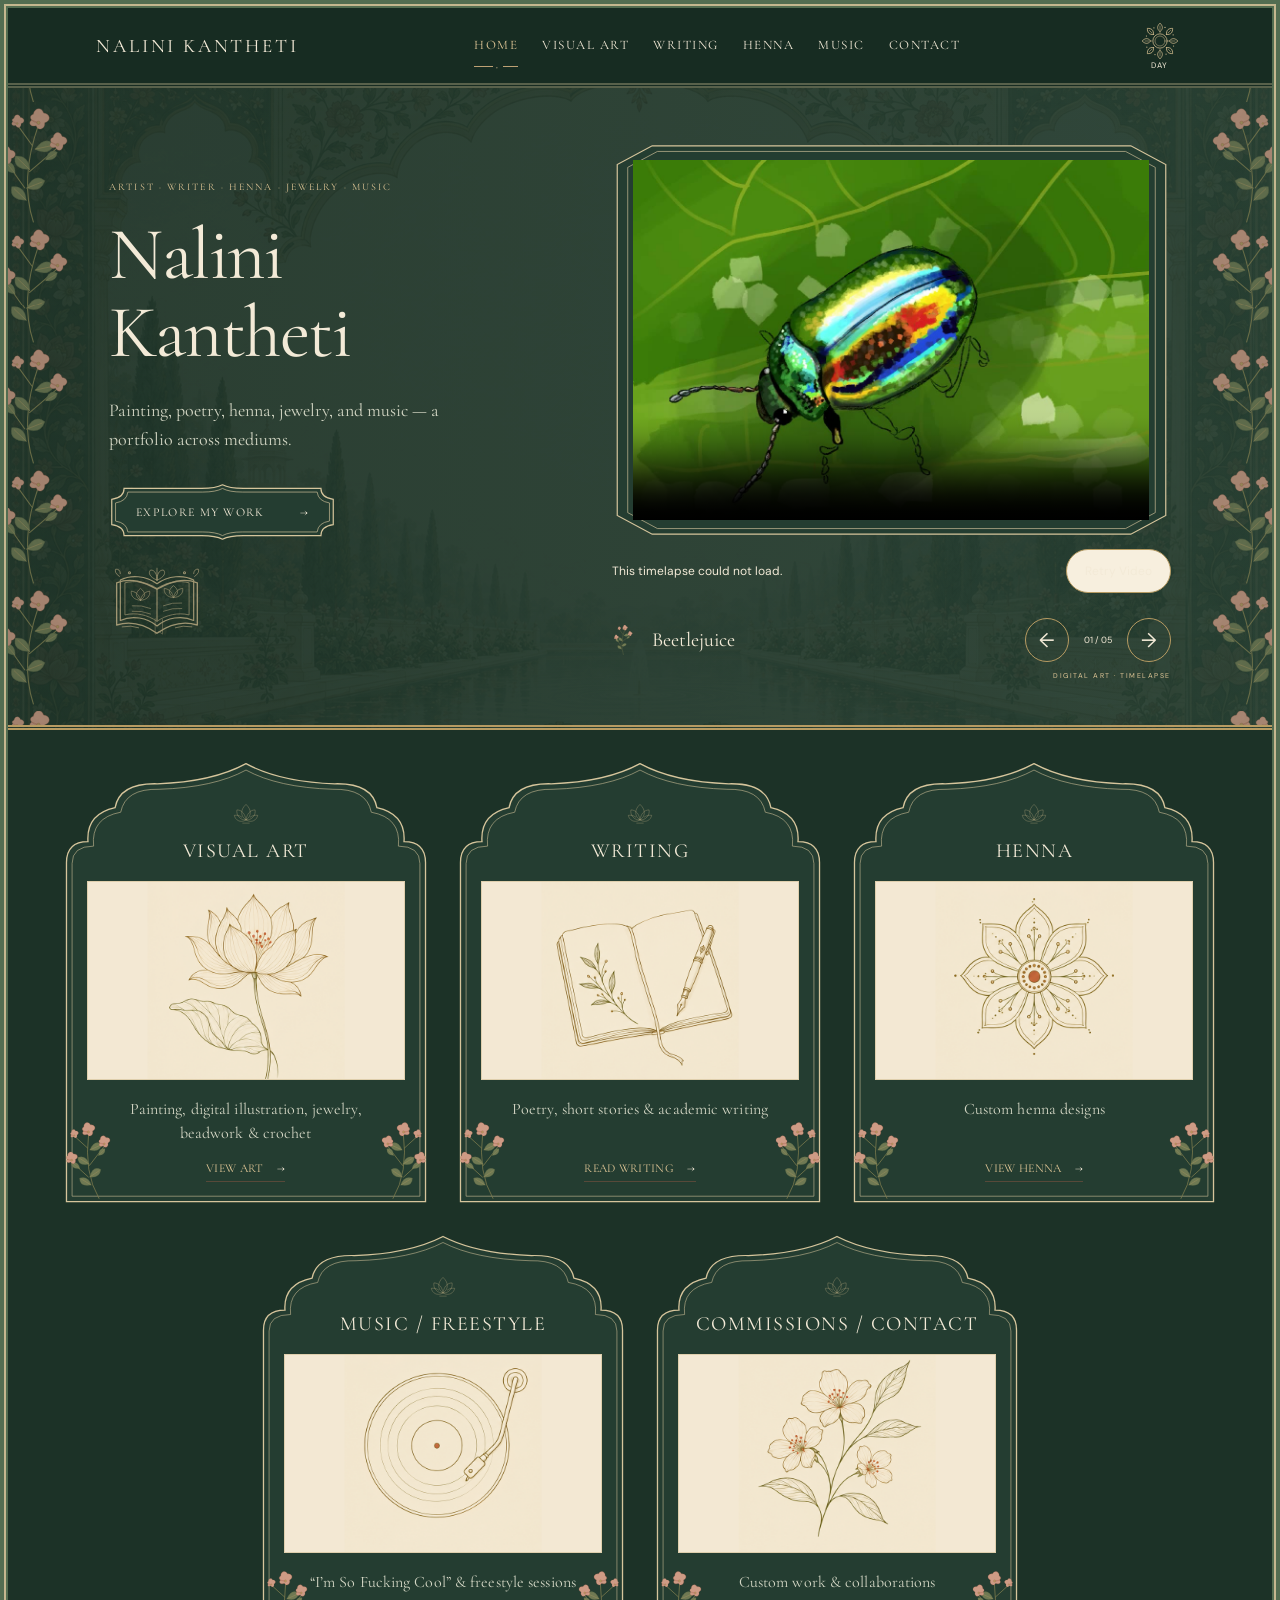
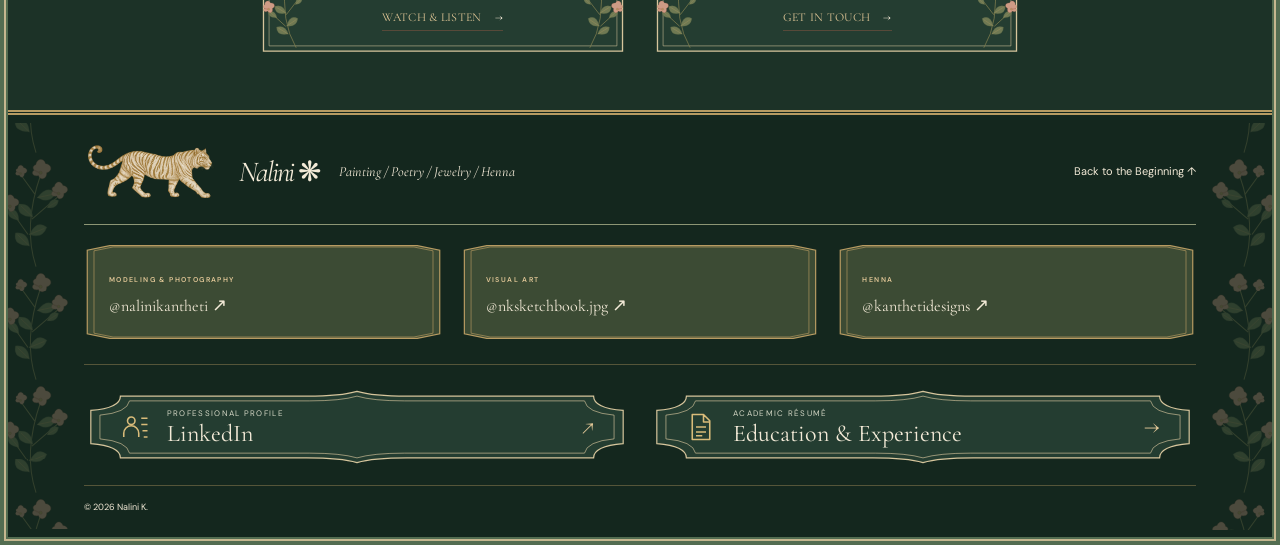
==== commit 770eab4e: "Simplify moon, add ornate sun, and follow local daylight hours" ====
--- a/index.html
+++ b/index.html
@@ -1,3 +1,3 @@
-<!doctype html><html lang="en"><head><link rel="preload" href="assets/fonts/cormorant-garamond.woff2" as="font" type="font/woff2" crossorigin><link rel="stylesheet" href="fonts.css?v=1"><meta charset="utf-8"><meta name="viewport" content="width=device-width, initial-scale=1"><meta name="description" content="Nalini Kantheti — painting, poetry, henna, jewelry and music."><title>Nalini Kantheti — Artist Portfolio</title><link rel="stylesheet" href="styles.css?v=typography1"><link rel="stylesheet" href="experiences.css?v=writing1"><link rel="stylesheet" href="miniature.css?v=video-spacing2"><script src="academic-data.js?v=ending3" defer></script><script src="academic-details.js?v=notes2" defer></script><script src="stories-data.js" defer></script><script src="portfolio-data.js?v=typography1" defer></script><script src="script.js?v=cardigan2" defer></script><script src="experiences.js?v=resume2" defer></script><link rel="stylesheet" href="writing.css?v=chapters1"><script src="writing.js?v=quiet-reader1" defer></script><link rel="stylesheet" href="mobile.css?v=craft1"><script src="media.js?v=native2" defer></script><link rel="stylesheet" href="sharing.css?v=lotus2"><link rel="stylesheet" href="academic.css?v=notes2"><script src="academic.js?v=quiet-reader1" defer></script><script src="routes.js?v=henna3" defer></script><link rel="stylesheet" href="typography.css?v=1"><link rel="stylesheet" href="ornaments.css?v=spacing1"><link rel="stylesheet" href="bookshelf.css?v=linework4"><link rel="stylesheet" href="timelapses.css?v=1"><script src="timelapses.js?v=autoplay3" defer></script><link rel="stylesheet" href="professional-links.css?v=footer3"><link rel="stylesheet" href="resume.css?v=compact2"><link rel="stylesheet" href="night-mode.css?v=1"><script src="night-mode.js?v=1"></script></head><body class="experience night cohesive miniature photographic-covers"><header class="experience-header"><a class="artist-name" href="#home">NALINI KANTHETI</a><nav aria-label="Explore mediums"><button data-route="home" aria-pressed="true">Home</button><button data-route="work" aria-pressed="false">Visual Art</button><button data-route="writing" aria-pressed="false">Writing</button><button data-route="henna" aria-pressed="false">Henna</button><button data-route="music" aria-pressed="false">Music</button><button data-route="contact" aria-pressed="false">Contact</button></nav><button type="button" id="night-mode-toggle" class="night-mode-toggle" aria-label="Turn on night mode" aria-pressed="false" title="Turn on night mode"><svg viewBox="0 0 56 56" aria-hidden="true" fill="none" stroke="currentColor" stroke-width="1" stroke-linecap="round" stroke-linejoin="round"><path d="M36 8a21 21 0 1 0 12 30A22 22 0 0 1 36 8Z" stroke-width="1.4"/><path d="M28 12a17 17 0 0 0 15 31M15 23c-7 2-7 8 0 10 6-3 6-7 0-10Zm0 10c-6 1-6 6 0 9 6-3 6-7 0-9Zm0 0c6-4 11-1 10 4-5 2-9 0-10-4Z"/><path d="M19 44q8-5 12 1M10 20l3-2m-5 8 3-1m-2 13 3-1M40 13v8m-4-4h8m2 7v5m-2.5-2.5h5"/><circle cx="22" cy="16" r="1.2"/><circle cx="28" cy="46" r="1"/><circle cx="48" cy="34" r="1"/></svg><span class="night-mode-caption">Night</span></button></header><main class="experience-stage"><section id="home" class="experience-panel home-panel" aria-labelledby="home-title"><div class="landing-intro"><div class="landing-copy"><p class="eyebrow">ARTIST · WRITER · HENNA · JEWELRY · MUSIC</p><h1 id="home-title">Nalini <em>Kantheti</em></h1><p class="landing-disciplines">Painting, poetry, henna, jewelry, and music — a portfolio across mediums.</p><button class="button explore-button" data-route="work">Explore My Work <span>→</span></button><div class="bookshelf-nook"><button type="button" class="bookshelf-door" data-route="bookshelf" aria-label="Open My Favorite Books" title="My Bookshelf"><svg viewBox="0 0 96 80" aria-hidden="true" fill="none" stroke="currentColor" stroke-width="1.1" stroke-linecap="round" stroke-linejoin="round"><path d="M4 18c16-6 30-1 44 7 14-8 28-13 44-7v46c-16-5-30-1-44 9C34 63 20 59 4 64Z" stroke-width="1.5"/><path d="M48 19C36 10 19 9 8 15v44c13-6 29-3 40 6 11-9 27-12 40-6V15c-11-6-28-5-40 4Z" stroke-width="1.3"/><path d="M48 24C37 17 24 15 13 18v35c12-3 25 0 35 7 10-7 23-10 35-7V18c-11-3-24-1-35 6ZM48 24v36" stroke-width=".75"/><path d="M46 57v17l4-3 4 3V58" stroke="currentColor" stroke-width=".5"/><path d="M48 24v35M21 43q10-1 20 3m-20 3q10-1 20 3m14-9q10-4 20-3m-20 9q10-4 20-3" stroke-width=".65"/><path d="M30 37c-6-4-6-8 0-13 6 5 6 9 0 13Zm0 0c-7 0-11-5-10-10 6 1 9 5 10 10Zm0 0c7 0 11-5 10-10-6 1-9 5-10 10ZM66 34c-6-4-6-8 0-13 6 5 6 9 0 13Zm0 0c-7 0-11-5-10-10 6 1 9 5 10 10Zm0 0c7 0 11-5 10-10-6 1-9 5-10 10Z" stroke-width=".65"/><path d="M48 15c-8-3-10-8-7-11 5 0 7 5 7 11Zm0 0c8-3 10-8 7-11-5 0-7 5-7 11Zm0 0V2M7 11Q1 7 3 3q5 0 5 5m81 3q6-4 4-8-5 0-5 5M10 66q10-2 18 1m40 0q8-3 18-1" stroke-width=".8"/><circle cx="18" cy="7" r="1.1"/><circle cx="78" cy="7" r="1.1"/></svg></button></div></div><div class="living-art"><div class="featured-timelapse"><video id="featured-timelapse" controls autoplay muted playsinline loop preload="auto" poster="assets/timelapses/beetlejuice.jpg?v=fast3" src="assets/timelapses/beetlejuice.mp4?v=fast3" width="720" height="502" style="--timelapse-ratio:1.434263" aria-label="Beetlejuice — digital art timelapse">Your browser does not support video playback.</video></div><div id="timelapse-error" class="timelapse-error" role="status" hidden><span>This timelapse could not load.</span><button type="button" id="timelapse-retry">Retry Video</button></div><div class="living-caption"><span id="living-title" aria-live="polite">Beetlejuice</span><div class="art-controls"><button data-art-step="-1" aria-label="Previous timelapse">←</button><span id="art-position">01 / 05</span><button data-art-step="1" aria-label="Next timelapse">→</button></div></div><p class="art-hint">Digital Art · Timelapse</p></div></div><div class="medium-portals"><button class="medium-portal portal-work" data-route="work"><svg class="card-floret" aria-hidden="true"><use href="assets/motifs-fine.svg#lotus"></use></svg><span class="portal-label">Visual Art</span><span class="portal-art photo-cover photo-cover-work" aria-hidden="true"></span><span class="portal-caption">Painting, digital illustration, jewelry, beadwork & crochet</span><span class="portal-action">View Art <span aria-hidden="true">→</span></span></button><button class="medium-portal portal-poetry" data-route="writing"><svg class="card-floret" aria-hidden="true"><use href="assets/motifs-fine.svg#lotus"></use></svg><span class="portal-label">Writing</span><span class="portal-art photo-cover photo-cover-poetry" aria-hidden="true"></span><span class="portal-caption">Poetry, short stories & academic writing</span><span class="portal-action">Read Writing <span aria-hidden="true">→</span></span></button><button class="medium-portal portal-henna" data-route="henna"><svg class="card-floret" aria-hidden="true"><use href="assets/motifs-fine.svg#lotus"></use></svg><span class="portal-label">Henna</span><span class="portal-art photo-cover photo-cover-henna" aria-hidden="true"></span><span class="portal-caption">Custom henna designs</span><span class="portal-action">View Henna <span aria-hidden="true">→</span></span></button><button class="medium-portal portal-music" data-route="music"><svg class="card-floret" aria-hidden="true"><use href="assets/motifs-fine.svg#lotus"></use></svg><span class="portal-label">Music / Freestyle</span><span class="portal-art photo-cover photo-cover-music" aria-hidden="true"></span><span class="portal-caption">“I’m So Fucking Cool” & freestyle sessions</span><span class="portal-action">Watch & Listen <span aria-hidden="true">→</span></span></button><button class="medium-portal portal-contact" data-route="contact"><svg class="card-floret" aria-hidden="true"><use href="assets/motifs-fine.svg#lotus"></use></svg><span class="portal-label">Commissions / Contact</span><span class="portal-art photo-cover photo-cover-contact" aria-hidden="true"></span><span class="portal-caption">Custom work & collaborations</span><span class="portal-action">Get in Touch <span aria-hidden="true">→</span></span></button></div></section><section id="panel-bookshelf" class="experience-panel bookshelf-panel" hidden tabindex="-1" aria-labelledby="bookshelf-title"><div class="panel-toolbar"><button data-route="home">← Back Home</button><span>Bookshelf</span></div><div class="section bookshelf-section"><div class="bookshelf-heading"><svg class="bookshelf-lotus" aria-hidden="true"><use href="assets/motifs-fine.svg#lotus"></use></svg><p class="eyebrow">ON MY BOOKSHELF</p><h2 id="bookshelf-title">Favorite <em>Books</em></h2><a class="button bookshelf-goodreads" href="https://www.goodreads.com/user/show/170725465" target="_blank" rel="noopener noreferrer">Find Me on Goodreads <span aria-hidden="true">↗</span></a></div><ol class="favorite-books"><li class="favorite-book"><span class="book-number" aria-hidden="true">01</span><h3>Project Hail Mary</h3><p class="book-author">Andy Weir</p></li><li class="favorite-book"><span class="book-number" aria-hidden="true">02</span><h3>Tress of the Emerald Sea</h3><p class="book-author">Brandon Sanderson</p></li><li class="favorite-book"><span class="book-number" aria-hidden="true">03</span><h3>The Namesake</h3><p class="book-author">Jhumpa Lahiri</p></li><li class="favorite-book"><span class="book-number" aria-hidden="true">04</span><h3>Life of Pi</h3><p class="book-author">Yann Martel</p></li><li class="favorite-book"><span class="book-number" aria-hidden="true">05</span><h3>Tomorrow, and Tomorrow, and Tomorrow</h3><p class="book-author">Gabrielle Zevin</p></li><li class="favorite-book"><span class="book-number" aria-hidden="true">06</span><h3>The Seven Husbands of Evelyn Hugo</h3><p class="book-author">Taylor Jenkins Reid</p></li><li class="favorite-book"><span class="book-number" aria-hidden="true">07</span><h3>I Hope This Doesn’t Find You</h3><p class="book-author">Ann Liang</p></li><li class="favorite-book"><span class="book-number" aria-hidden="true">08</span><h3>The Alchemist</h3><p class="book-author">Paulo Coelho</p></li><li class="favorite-book"><span class="book-number" aria-hidden="true">09</span><h3>Recursion</h3><p class="book-author">Blake Crouch</p></li><li class="favorite-book"><span class="book-number" aria-hidden="true">10</span><h3>If You Could See the Sun</h3><p class="book-author">Ann Liang</p></li><li class="favorite-book"><span class="book-number" aria-hidden="true">11</span><h3>Immune</h3><p class="book-author">Philipp Dettmer (Kurzgesagt)</p></li><li class="favorite-book"><span class="book-number" aria-hidden="true">12</span><h3>I Am Not Jessica Chen</h3><p class="book-author">Ann Liang</p></li><li class="favorite-book"><span class="book-number" aria-hidden="true">13</span><h3>Flowers in the Attic</h3><p class="book-author">V. C. Andrews</p></li><li class="favorite-book"><span class="book-number" aria-hidden="true">14</span><h3>The Odyssey</h3><p class="book-author">Homer</p></li><li class="favorite-book"><span class="book-number" aria-hidden="true">15</span><h3>The Three-Body Problem</h3><p class="book-author">Cixin Liu</p></li><li class="favorite-book"><span class="book-number" aria-hidden="true">16</span><h3>Work Won’t Love You Back</h3><p class="book-author">Sarah Jaffe</p></li><li class="favorite-book"><span class="book-number" aria-hidden="true">17</span><h3>The Bell Jar</h3><p class="book-author">Sylvia Plath</p></li></ol><div class="bookshelf-return"><button class="button" data-route="home">Back Home <span aria-hidden="true">→</span></button></div></div></section><div id="panel-work" class="experience-panel" hidden tabindex="-1" aria-label="Visual art"><div class="panel-toolbar"><button data-route="home">← All Mediums</button><span>Visual Art</span></div><section id="work" class="work section"><div class="section-top"><div><p class="eyebrow">02 / PAINTING · DIGITAL ART · JEWELRY · SPARKBUGS · CROCHET</p><h2>Selected <em>Work</em></h2></div></div><div class="filters" role="group" aria-label="Filter artwork"><button class="active" data-filter="All" aria-pressed="true">All Works <sup>19</sup></button><button data-filter="Painting" aria-pressed="false">Painting</button><button data-filter="Digital" aria-pressed="false">Digital Art</button><button data-filter="Jewelry" aria-pressed="false">Jewelry</button><button data-filter="Sparkbugs" aria-pressed="false">Sparkbugs</button><button data-filter="Crochet" aria-pressed="false">Crochet</button></div><p id="gallery-category-description" class="gallery-category-description" hidden>Handmade beaded lighter holders</p><p id="gallery-status" class="sr-only" aria-live="polite"></p><div id="gallery" class="gallery"></div></section><div class="chapter-next"><button data-route="writing">Continue to Writing <span>→</span></button></div></div><div id="panel-writing" class="experience-panel" hidden tabindex="-1" aria-label="Writing"><div class="panel-toolbar"><button data-route="home">← All Mediums</button><span>Writing</span></div><section class="writing-intro section" aria-labelledby="writing-title"><p class="eyebrow">WORDS / NALINI KANTHETI</p><h2 id="writing-title">Writing</h2><div class="writing-tabs" role="tablist" aria-label="Writing categories"><button id="poetry-tab" role="tab" aria-selected="true" aria-controls="poetry-view" tabindex="0">Poetry</button><button id="stories-tab" role="tab" aria-selected="false" aria-controls="stories-view" tabindex="-1">Short Stories</button><button id="academic-tab" role="tab" aria-selected="false" aria-controls="academic-view" tabindex="-1">Academic Writing</button></div></section><div id="poetry-view" role="tabpanel" aria-labelledby="poetry-tab" tabindex="0"><section id="opening" class="opening section"><div><p class="eyebrow">01 / OPENING POEM</p><h2>Why I Am<br><em>Not a Poet</em><span class="small-flower" aria-hidden="true">❋</span></h2><a class="text-link" href="#work">View artwork ↗</a></div><div class="opening-poem" id="opening-poem"></div></section><section id="words" class="words section"><div class="section-top"><div><p class="eyebrow">03 / POETRY & PAINTING</p><h2>Poems &<br><em>Portraits</em></h2></div><span class="big-flower" aria-hidden="true">❋</span></div><div class="poem-pair"><article><img src="assets/father.webp" alt="Father and daughter acrylic painting" loading="lazy"><div><span class="eyebrow">POEM + PAINTING / 01</span><h3>My Dad Smokes Weed</h3><p>“but he’s still an indian father”</p><button class="text-link" data-poem="1">Read the Poem ↗</button></div></article><article><img src="assets/mother.webp" alt="Portrait of Nalini’s mother in a green blouse, surrounded by flowers" loading="lazy"><div><span class="eyebrow">POEM + PAINTING / 02</span><h3>I’m Not Her</h3><p>“i learn to stomp on the eggshells i used to tiptoe around”</p><button class="text-link" data-poem="2">Read the Poem ↗</button></div></article></div></section><section class="closing section hero-pair"><figure class="hero-portrait"><img src="assets/craft/hero-self-portrait.webp" alt="Nalini’s colored-pencil self-portrait, paired with her poem Hero" loading="lazy"><figcaption>Self-Portrait · Colored Pencil</figcaption></figure><div class="hero-poem-preview"><p class="eyebrow">06 / A CLOSING POEM</p><h2>Hero</h2><p>“i did away with swords and armor<br>and instead equipped pills and bottles<br>and maybe i’ll never be a real hero<br>but im far from done fighting battles”</p><button class="text-link" data-poem="3">Read the Full Poem ↗</button></div></section></div><section id="stories-view" class="section stories-view" role="tabpanel" aria-labelledby="stories-tab" tabindex="0" hidden><div id="story-cards" class="story-cards"></div></section><section id="academic-view" class="section academic-view" role="tabpanel" aria-labelledby="academic-tab" tabindex="0" hidden><div id="academic-cards" class="academic-cards"></div></section><div class="chapter-next"><button data-route="henna">Continue to Henna <span>→</span></button></div></div><div id="panel-henna" class="experience-panel" hidden tabindex="-1" aria-label="Henna"><div class="panel-toolbar"><button data-route="home">← All Mediums</button><span>Henna</span></div><section id="henna" class="henna section" aria-labelledby="henna-title"><div class="section-top"><div><p class="eyebrow">KANTHETI DESIGNS / HENNA</p><h2 id="henna-title">Henna <em>Artwork</em></h2></div><a class="text-link" id="henna-booking" href="#inquire">Request a Henna Booking ↗</a></div><div class="henna-grid"><article class="henna-card"><button class="henna-photo" data-henna-image="assets/henna/henna-01.webp" data-henna-title="Falling Cowboy" data-henna-description="Figurative henna depicting a falling cowboy." aria-label="Enlarge Falling Cowboy"><img src="assets/henna/henna-01.webp" alt="Falling cowboy henna artwork on an arm" loading="lazy"><span class="henna-image-fallback" hidden>Photo temporarily unavailable.</span><span class="henna-enlarge" aria-hidden="true">↗</span></button><div class="henna-caption"><h3>Falling Cowboy</h3></div></article><article class="henna-card"><button class="henna-photo" data-henna-image="assets/henna/henna-02.webp" data-henna-title="Traditional Palm" data-henna-description="Floral, paisley, and lattice patterns across the palm and fingers." aria-label="Enlarge Traditional Palm"><img src="assets/henna/henna-02.webp" alt="Traditional palm henna with floral, paisley, and lattice patterns" loading="lazy"><span class="henna-image-fallback" hidden>Photo temporarily unavailable.</span><span class="henna-enlarge" aria-hidden="true">↗</span></button><div class="henna-caption"><h3>Traditional Palm</h3></div></article><article class="henna-card"><button class="henna-photo" data-henna-image="assets/henna/henna-03.webp" data-henna-title="Dragon Back Tattoo" data-henna-description="A coiling dragon design running down the back." aria-label="Enlarge Dragon Back Tattoo"><img src="assets/henna/henna-03.webp" alt="A coiling dragon body-art design down the back" loading="lazy"><span class="henna-image-fallback" hidden>Photo temporarily unavailable.</span><span class="henna-enlarge" aria-hidden="true">↗</span></button><div class="henna-caption"><h3>Dragon Back Tattoo</h3></div></article><article class="henna-card"><button class="henna-photo" data-henna-image="assets/henna/henna-04.webp" data-henna-title="Traditional Hand &amp; Wrist" data-henna-description="Floral and geometric henna extending from the fingers to the forearm." aria-label="Enlarge Traditional Hand &amp; Wrist"><img src="assets/henna/henna-04.webp" alt="Traditional floral henna across the back of a hand and wrist" loading="lazy"><span class="henna-image-fallback" hidden>Photo temporarily unavailable.</span><span class="henna-enlarge" aria-hidden="true">↗</span></button><div class="henna-caption"><h3>Traditional Hand &amp; Wrist</h3></div></article><article class="henna-card"><button class="henna-photo" data-henna-image="assets/henna/henna-05.webp" data-henna-title="Traditional Palm" data-henna-description="Traditional palm henna combining floral motifs and detailed latticework." aria-label="Enlarge Traditional Palm"><img src="assets/henna/henna-05.webp" alt="A guest showing traditional floral and lattice henna on her palm" loading="lazy"><span class="henna-image-fallback" hidden>Photo temporarily unavailable.</span><span class="henna-enlarge" aria-hidden="true">↗</span></button><div class="henna-caption"><h3>Traditional Palm</h3></div></article><article class="henna-card"><button class="henna-photo" data-henna-image="assets/henna/henna-06.webp" data-henna-title="Skeleton Hands" data-henna-description="Skeletal hand designs tracing the bones of the fingers and hands." aria-label="Enlarge Skeleton Hands"><img src="assets/henna/henna-06.webp" alt="Skeletal body-art designs across two hands" loading="lazy"><span class="henna-image-fallback" hidden>Photo temporarily unavailable.</span><span class="henna-enlarge" aria-hidden="true">↗</span></button><div class="henna-caption"><h3>Skeleton Hands</h3></div></article><article class="henna-card"><button class="henna-photo" data-henna-image="assets/henna/henna-07.webp" data-henna-title="Housewarming Henna" data-henna-description="Traditional and floral designs for guests at a housewarming party." aria-label="Enlarge Housewarming Henna"><img src="assets/henna/henna-07.webp" alt="Three hands with henna designs at a housewarming party" loading="lazy"><span class="henna-image-fallback" hidden>Photo temporarily unavailable.</span><span class="henna-enlarge" aria-hidden="true">↗</span></button><div class="henna-caption"><h3>Housewarming Henna</h3></div></article><article class="henna-card"><button class="henna-photo" data-henna-image="assets/henna/henna-08.webp" data-henna-title="Traditional Hand" data-henna-description="Applying a traditional floral design to the back of a hand." aria-label="Enlarge Traditional Hand"><img src="assets/henna/henna-08.webp" alt="Nalini applying henna to the back of a hand" loading="lazy"><span class="henna-image-fallback" hidden>Photo temporarily unavailable.</span><span class="henna-enlarge" aria-hidden="true">↗</span></button><div class="henna-caption"><h3>Traditional Hand</h3></div></article><article class="henna-card"><button class="henna-photo" data-henna-image="assets/henna/henna-09.webp" data-henna-title="Oshun Festival" data-henna-description="Event flyer for the Oshun Performance Arts Festival, where I offered henna." aria-label="Enlarge Oshun Festival"><img src="assets/henna/henna-09.webp" alt="Oshun Performance Arts Festival flyer featuring Nalini and Kantheti Designs" loading="lazy"><span class="henna-image-fallback" hidden>Photo temporarily unavailable.</span><span class="henna-enlarge" aria-hidden="true">↗</span></button><div class="henna-caption"><h3>Oshun Festival</h3></div></article><article class="henna-card"><button class="henna-photo" data-henna-image="assets/henna/henna-10.webp" data-henna-title="Koi Fish" data-henna-description="A koi fish with flowing fins, paired with a crescent moon and birds." aria-label="Enlarge Koi Fish"><img src="assets/henna/henna-10.webp" alt="Koi fish henna on an arm, with a crescent moon and birds" loading="lazy"><span class="henna-image-fallback" hidden>Photo temporarily unavailable.</span><span class="henna-enlarge" aria-hidden="true">↗</span></button><div class="henna-caption"><h3>Koi Fish</h3></div></article><article class="henna-card"><button class="henna-photo" data-henna-image="assets/henna/henna-11.webp" data-henna-title="Traditional Palm &amp; Forearm" data-henna-description="Intricate traditional henna with paisley, florals, and geometric borders." aria-label="Enlarge Traditional Palm &amp; Forearm"><img src="assets/henna/henna-11.webp" alt="Traditional henna covering a palm, fingers, and forearm" loading="lazy"><span class="henna-image-fallback" hidden>Photo temporarily unavailable.</span><span class="henna-enlarge" aria-hidden="true">↗</span></button><div class="henna-caption"><h3>Traditional Palm &amp; Forearm</h3></div></article><article class="henna-card"><button class="henna-photo" data-henna-image="assets/henna/henna-12.webp" data-henna-title="Traditional Hand &amp; Forearm" data-henna-description="Floral and paisley henna with a pointed, patterned cuff." aria-label="Enlarge Traditional Hand &amp; Forearm"><img src="assets/henna/henna-12.webp" alt="Floral and paisley henna across the back of a hand and forearm" loading="lazy"><span class="henna-image-fallback" hidden>Photo temporarily unavailable.</span><span class="henna-enlarge" aria-hidden="true">↗</span></button><div class="henna-caption"><h3>Traditional Hand &amp; Forearm</h3></div></article></div></section><div class="chapter-next"><button data-route="music">Continue to Music <span>→</span></button></div></div><div id="panel-music" class="experience-panel" hidden tabindex="-1" aria-label="Music"><div class="panel-toolbar"><button data-route="home">← All Mediums</button><span>Music</span></div><section id="freestyle" class="freestyle section" aria-labelledby="freestyle-title"><div class="section-top"><div><p class="eyebrow">MUSIC / VIDEO</p><h2 id="freestyle-title">Music & <em>Freestyle</em></h2></div></div><article class="featured-film"><div class="film-info"><p class="eyebrow">FEATURED / MUSIC VIDEO</p><h3>I’m So Fucking Cool</h3><dl class="film-credits"><div><dt>Vocals</dt><dd>Nalini Kantheti</dd></div><div><dt>Footage & editing</dt><dd>Nalini Kantheti</dd></div><div><dt>Audio Design</dt><dd>Todo Gomes</dd></div></dl></div><div class="video-frame"><video controls playsinline preload="none" poster="assets/media/music-video.jpg" width="720" height="1280" style="--video-ratio:720/1280" aria-label="I’m So Fucking Cool — music video by Nalini Kantheti; audio design by Todo Gomes"><source src="assets/media/music-video.mp4" type="video/mp4">Your browser does not support video playback.</video></div></article><h3 class="freestyle-subtitle">Freestyle Sessions</h3><div class="video-grid"><article class="video-card"><div class="video-heading"><span class="eyebrow">FREESTYLE / 01</span><h3>Session 01</h3></div><div class="video-frame"><video controls playsinline preload="none" poster="assets/media/freestyle-01.jpg" width="720" height="1280" style="--video-ratio:720/1280" aria-label="Nalini Kantheti — freestyle session 1"><source src="assets/media/freestyle-01.mp4" type="video/mp4">Your browser does not support video playback.</video></div></article><article class="video-card"><div class="video-heading"><span class="eyebrow">FREESTYLE / 02</span><h3>Session 02</h3></div><div class="video-frame"><video controls playsinline preload="none" poster="assets/media/freestyle-02.jpg" width="720" height="1280" style="--video-ratio:720/1280" aria-label="Nalini Kantheti — freestyle session 2"><source src="assets/media/freestyle-02.mp4" type="video/mp4">Your browser does not support video playback.</video></div></article></div></section><div class="chapter-next"><button data-route="contact">Continue to Contact <span>→</span></button></div></div><section id="panel-resume" class="experience-panel resume-panel" hidden tabindex="-1" aria-labelledby="resume-title"><div class="panel-toolbar"><button data-route="home">← Back Home</button><span>Academic Résumé</span></div><article class="section resume-section"><div class="resume-intro"><p class="eyebrow">EDUCATION · RESEARCH · EXPERIENCE</p><h2 id="resume-title">Academic <em>Résumé</em></h2><p class="resume-name">Nalini Kantheti</p><div class="resume-contact"><span>Brooklyn, NY</span><a href="mailto:nk4538@nyu.edu">nk4538@nyu.edu</a><a href="tel:+14698880669">(469) 888-0669</a></div><div class="resume-resource-links"><a href="https://www.linkedin.com/in/nalinikantheti" target="_blank" rel="noopener noreferrer">LinkedIn ↗</a><a href="https://github.com/nalinikantheti" target="_blank" rel="noopener noreferrer">GitHub ↗</a></div><div class="resume-document-actions"><a class="resume-document-link" href="assets/documents/Nalini-Kantheti-Academic-Resume.pdf" target="_blank" rel="noopener noreferrer" type="application/pdf">View Original PDF <span aria-hidden="true">↗</span></a><a class="resume-document-link" href="assets/documents/Nalini-Kantheti-Academic-Resume.pdf" download="Nalini-Kantheti-Academic-Resume.pdf">Download PDF <span aria-hidden="true">↓</span></a></div></div><section class="resume-block" aria-labelledby="resume-education-title"><h3 id="resume-education-title">Education</h3><article class="resume-entry"><div class="resume-entry-heading"><div><h4>New York University, Tandon School of Engineering</h4><p class="resume-organization">Brooklyn, NY</p></div><p class="resume-dates">Sep 2026 – May 2028</p></div><p class="resume-qualification">M.S. in Urban Data Science | CUSP Rising Scholar</p></article><article class="resume-entry"><div class="resume-entry-heading"><div><h4>Northeastern University, Khoury College of Computer Sciences</h4><p class="resume-organization">Boston, MA</p></div><p class="resume-dates">Aug 2025</p></div><p class="resume-qualification">B.S. in Computer Science | GPA: 3.5/4.0</p></article></section><section class="resume-block" aria-labelledby="resume-skills-title"><h3 id="resume-skills-title">Technical Knowledge</h3><div class="resume-skills"><div class="resume-skill"><h4>Programming &amp; Data</h4><p>Python, R, SQL, JavaScript, pandas, Microsoft Excel</p></div><div class="resume-skill"><h4>Visualization &amp; Web</h4><p>Matplotlib, HTML/CSS, React, Figma, GitHub</p></div><div class="resume-skill"><h4>Research &amp; Policy</h4><p>Literature synthesis, qualitative &amp; quantitative research design, policy analysis, public-space observation, community engagement</p></div></div></section><section class="resume-block" aria-labelledby="resume-projects-title"><h3 id="resume-projects-title">Research &amp; Projects</h3><article class="resume-entry"><div class="resume-entry-heading"><div><h4>Psychiatric Care Infrastructure Research</h4><p class="resume-organization">NYU CUSP</p></div><p class="resume-dates">Sep 2026 – Present</p></div><ul><li>Conduct interdisciplinary literature review on deinstitutionalization, repeat psychiatric hospitalizations, emergency response, and gaps in community-based care.</li><li>Investigate how stigma, caregiver burden, and language barriers shape access to mental healthcare within South Asian immigrant communities.</li><li>Compare academic and policy evidence to identify limitations in existing care infrastructure and opportunities for culturally responsive services.</li></ul></article><article class="resume-entry"><div class="resume-entry-heading"><div><h4>The Legibility of Rest</h4><p class="resume-organization">MESH Arts × BioBAT Lightning Presentation</p></div><p class="resume-dates">Sep 2026</p></div><ul><li>Designed an urban accessibility concept using signage to help pedestrians locate seating, shade, drinking water, restrooms, and other rest amenities.</li><li>Researched international age-friendly and climate-resilience precedents, including Barcelona climate shelters and Singapore rest-point initiatives.</li><li>Presented practical barriers to NYC implementation, including split agency ownership, maintenance responsibility, and public-space equity.</li></ul></article><article class="resume-entry"><div class="resume-entry-heading"><div><h4>Personal Portfolio Website</h4><p class="resume-organization">HTML, CSS, JavaScript, GitHub Pages</p></div><p class="resume-dates">2026 – Present</p></div><ul><li>Built a responsive site uniting original artwork, short stories, poetry, multimedia, and academic writing in a single digital portfolio.</li><li>Implemented interactive galleries, shareable deep links, chapter navigation, and browser-based reading progress for long-form work.</li><li>Developed mobile-friendly media presentation and custom interfaces for navigating interdisciplinary creative and research projects.</li></ul></article></section><section class="resume-block" aria-labelledby="resume-experience-title"><h3 id="resume-experience-title">Professional &amp; Leadership Experience</h3><article class="resume-entry"><div class="resume-entry-heading"><div><h4>Emerging Artist Resident</h4><p class="resume-organization">Art Start</p></div><p class="resume-dates">September 2026 – Present</p></div><ul><li>Develop and refine a cohesive body of work for a collaborative gallery exhibition in April 2027.</li><li>Participate in weekly mentorship and peer critique, contributing to exhibition creation and curation.</li><li>Mentor EAR 1 artists and design and facilitate a hands-on artmaking workshop for fellow young creatives.</li></ul></article><article class="resume-entry"><div class="resume-entry-heading"><div><h4>Social Media Manager</h4><p class="resume-organization">NYU Tandon AUSA</p></div><p class="resume-dates">Sep 2026 – Present</p></div><ul><li>Conceptualize, film, and edit student interviews, documentary-style short videos, and humorous reels about graduate school experiences.</li><li>Coordinate digital promotion of student events and initiatives, supporting community-building and engagement across the CUSP cohort.</li><li>Collaborate with student leaders and university staff on content planning, event coverage, and communication strategies.</li></ul></article><article class="resume-entry"><div class="resume-entry-heading"><div><h4>Private Tutor</h4><p class="resume-organization">Victory Step Education</p></div><p class="resume-dates">May – Sep 2026</p></div><ul><li>Delivered individualized SAT, ACT, ISEE, mathematics, and English tutoring for elementary through high school students.</li><li>Designed tailored lessons using diagnostic results, student learning needs, and progress toward academic goals.</li><li>Helped multiple students improve SAT scores by approximately 200 points; supported sustained development in writing and reading skills.</li></ul></article><article class="resume-entry"><div class="resume-entry-heading"><div><h4>Software Developer</h4><p class="resume-organization">Verisk Analytics</p></div><p class="resume-dates">Jan – Jul 2025</p></div><ul><li>Developed and maintained an internal application with frontend-backend integration in an Agile engineering environment.</li><li>Authored unit tests across 50+ project files to reduce testing gaps, address technical debt, and strengthen reliability.</li><li>Participated in sprint planning, code reviews, team stand-ups, and Azure DevOps workflows for collaborative delivery.</li></ul></article><article class="resume-entry"><div class="resume-entry-heading"><div><h4>Software Developer</h4><p class="resume-organization">Code4Community</p></div><p class="resume-dates">Sep 2023 – Dec 2024</p></div><ul><li>Contributed frontend and backend functionality to Speak for the Trees, a civic-oriented environmental technology initiative.</li><li>Collaborated with peers to translate project needs into application features and iterative implementation tasks.</li><li>Participated in Agile team meetings, code coordination, and technical reviews to advance shared deliverables.</li></ul></article><article class="resume-entry"><div class="resume-entry-heading"><div><h4>Teaching Assistant, Algorithms &amp; Data Structures</h4><p class="resume-organization">Northeastern University</p></div><p class="resume-dates">May – Jun 2023</p></div><ul><li>Led weekly recitations on algorithm analysis, dynamic programming, graphs, and amortized complexity.</li><li>Facilitated one-on-one and small-group instruction, helping students troubleshoot challenging technical problems.</li><li>Provided course support to over 500 students through office hours, conceptual explanations, and problem-solving guidance.</li></ul></article></section><section class="resume-block" aria-labelledby="resume-additional-title"><h3 id="resume-additional-title">Additional Honors, Skills &amp; Interests</h3><div class="resume-additional"><div><h4>Honors &amp; Affiliations</h4><ul><li>Art Start EAR II Resident (2026)</li><li>NYU CUSP Rising Scholar (2026)</li><li>MESH Arts × BioBAT Lightning Presenter (2026)</li></ul></div><div><h4>Leadership &amp; Communication</h4><ul><li>Public Speaking</li><li>Community Engagement</li><li>Event Planning</li><li>Digital Storytelling</li><li>Social Media Production</li><li>Creative Direction</li></ul></div><div><h4>Languages</h4><ul><li>Fluent Telugu</li><li>Conversational Spanish</li></ul></div><div><h4>Creative Practices</h4><ul><li>Creative Writing (Poetry &amp; Short Fiction)</li><li>Visual Art &amp; Illustration</li><li>Henna Design</li><li>Handmade Jewelry</li><li>Freestyle Rap &amp; Spoken Word Performance</li></ul></div></div></section></article></section><div id="panel-contact" class="experience-panel" hidden tabindex="-1" aria-label="Contact"><div class="panel-toolbar"><button data-route="home">← All Mediums</button><span>Contact</span></div><section class="contact-artist section" aria-labelledby="statement-title"><figure id="contact-headshot" class="contact-portrait"><img src="assets/nalini-headshot.jpg" alt="Nalini Kantheti" width="2048" height="1365" loading="eager"></figure><div class="artist-statement"><p class="eyebrow">NALINI KANTHETI</p><h2 id="statement-title">Artist <em>Statement</em></h2><p>Creating art has always felt less like a conscious decision and more like an inevitability. Ever since I could pick up a pencil or a henna cone, I've found myself naturally gravitating toward artistic expression. As a multidisciplinary artist, I explore this instinct through acrylic painting, digital illustration, henna, beadwork, creative writing, poetry, and freestyle rap.</p><p>For me, art is an immersive experience. I often enter a state of intense concentration, losing myself in the process of observation, experimentation, and refinement. Whether I'm perfecting the highlights of a painting, arranging intricate beadwork, or improvising clever wordplay, I find fulfillment in the technical details of creation. My work is not always driven by a predetermined message; sometimes, the simple pursuit of beauty, craftsmanship, and creativity is enough.</p><p>My Indian heritage is deeply intertwined with my artistic identity, influencing both the aesthetics of my visual work and the narratives I choose to tell. Through storytelling, I explore themes of cultural expectations, identity, and representation, often weaving deeper social commentary into engaging and accessible narratives.</p><p>Above all, I create to bring people joy. I want my work to entertain, inspire curiosity, and invite audiences into imaginative worlds they might not otherwise encounter. Whether through whimsy, humor, visual beauty, or storytelling, I hope to leave people with an experience that is both meaningful and enjoyable.</p><a class="text-link" href="mailto:kanthetidesigns@gmail.com">kanthetidesigns@gmail.com ↗</a></div></section><section id="inquire" class="inquire section"><div><p class="eyebrow">05 / COMMISSIONS & HENNA</p><h2>Commissions<br><em>& Henna</em></h2><p>For art commissions, custom jewelry, and henna bookings.</p><span class="big-flower" aria-hidden="true">❋</span></div><form id="inquiry-form" action="https://formsubmit.co/ajax/kanthetidesigns@gmail.com" method="POST"><input type="text" name="_honey" class="honeypot" tabindex="-1" autocomplete="off" aria-hidden="true"><input type="hidden" name="_subject" value="Portfolio inquiry"><input type="hidden" name="_template" value="table"><div class="form-title"><span class="eyebrow">ART & HENNA / REQUEST FORM</span><h3>Your Inquiry</h3><p>Tell me what you have in mind.</p></div><div class="form-row"><label>Your Name<input name="name" autocomplete="name" required placeholder="Your name" maxlength="100"></label><label>Email Address<input name="email" type="email" autocomplete="email" required placeholder="you@example.com"></label></div><label>Request Type<select name="type" required><option value="">Choose a request</option><option>Painting commission</option><option>Digital illustration</option><option>Custom jewelry</option><option>Henna booking</option><option>Something else</option></select></label><div class="form-row"><label>Ideal Date <span>(optional)</span><input type="date" name="date"></label><label>Location <span>(for henna)</span><input name="location" placeholder="City / venue" maxlength="200"></label></div><label>Request Details<textarea name="details" rows="4" required placeholder="Describe the work, event, budget, and timing." maxlength="5000"></textarea></label><p class="form-note">I’ll reply by email to discuss details and availability. Inquiries are processed by FormSubmit.</p><button type="submit" class="button">Send Inquiry <span>↗</span></button><p id="form-status" role="status"></p><a class="text-link" href="mailto:kanthetidesigns@gmail.com">kanthetidesigns@gmail.com ↗</a></form></section><div class="chapter-next"><button data-route="home">Continue to the Beginning <span>→</span></button></div></div></main><footer><img class="footer-tiger elegant-tiger" src="assets/tiger-engraving.png" alt="" aria-hidden="true"><a class="wordmark" href="#home">Nalini<span>❋</span></a><p>Painting / Poetry / Jewelry / Henna</p><a href="#home">Back to the Beginning ↑</a><section id="elsewhere" class="elsewhere section" aria-labelledby="elsewhere-title"><p class="eyebrow">ON INSTAGRAM</p><h2 id="elsewhere-title">On <em>Instagram</em></h2><div class="social-grid"><a href="https://www.instagram.com/nalinikantheti/" target="_blank" rel="noopener noreferrer"><span class="eyebrow">MODELING & PHOTOGRAPHY</span><h3>@nalinikantheti <span>↗</span></h3></a><a href="https://www.instagram.com/nksketchbook.jpg/" target="_blank" rel="noopener noreferrer"><span class="eyebrow">VISUAL ART</span><h3>@nksketchbook.jpg <span>↗</span></h3></a><a href="https://www.instagram.com/kanthetidesigns/" target="_blank" rel="noopener noreferrer"><span class="eyebrow">HENNA</span><h3>@kanthetidesigns <span>↗</span></h3></a></div></section><div class="footer-professional" role="group" aria-label="Professional profile and résumé"><a class="footer-professional-link footer-profile-link" href="https://www.linkedin.com/in/nalinikantheti" target="_blank" rel="noopener noreferrer"><svg viewBox="0 0 24 24" aria-hidden="true" fill="none" stroke="currentColor" stroke-width="1.25"><circle cx="9" cy="7" r="3"/><path d="M3 20v-3a6 6 0 0 1 12 0v3M17 5h5m-5 5h5m-4 5h4m-3 5h3"/></svg><span class="footer-professional-copy"><span class="footer-professional-kind">PROFESSIONAL PROFILE</span><span class="footer-professional-title">LinkedIn</span><span class="footer-professional-note">Connect with me</span></span><span class="footer-professional-arrow" aria-hidden="true">↗</span></a><a class="footer-professional-link footer-resume-link" href="#resume"><svg viewBox="0 0 24 24" aria-hidden="true" fill="none" stroke="currentColor" stroke-width="1.25" stroke-linejoin="round"><path d="M5 2h9l5 5v15H5ZM14 2v6h5M8 12h8m-8 4h8m-8 3h5"/></svg><span class="footer-professional-copy"><span class="footer-professional-kind">ACADEMIC RÉSUMÉ</span><span class="footer-professional-title">Education &amp; Experience</span><span class="footer-professional-note">View résumé &amp; PDF</span></span><span class="footer-professional-arrow" aria-hidden="true">→</span></a></div><small>© <span id="year">2026</span> Nalini K.</small></footer><dialog id="art-dialog"><button class="close" aria-label="Close artwork">×</button><img id="art-image" alt=""><video id="art-video" controls playsinline preload="none" aria-label="Jewelry showcase" hidden></video><div id="art-photo-views" class="art-photo-views" role="group" aria-label="Choose a view" hidden></div><div><span id="art-medium" class="eyebrow"></span><h2 id="art-title"></h2><p id="art-description"></p><p id="art-credit" hidden></p></div></dialog>
+<!doctype html><html lang="en"><head><link rel="preload" href="assets/fonts/cormorant-garamond.woff2" as="font" type="font/woff2" crossorigin><link rel="stylesheet" href="fonts.css?v=1"><meta charset="utf-8"><meta name="viewport" content="width=device-width, initial-scale=1"><meta name="description" content="Nalini Kantheti — painting, poetry, henna, jewelry and music."><title>Nalini Kantheti — Artist Portfolio</title><link rel="stylesheet" href="styles.css?v=typography1"><link rel="stylesheet" href="experiences.css?v=writing1"><link rel="stylesheet" href="miniature.css?v=video-spacing2"><script src="academic-data.js?v=ending3" defer></script><script src="academic-details.js?v=notes2" defer></script><script src="stories-data.js" defer></script><script src="portfolio-data.js?v=typography1" defer></script><script src="script.js?v=cardigan2" defer></script><script src="experiences.js?v=resume2" defer></script><link rel="stylesheet" href="writing.css?v=chapters1"><script src="writing.js?v=quiet-reader1" defer></script><link rel="stylesheet" href="mobile.css?v=craft1"><script src="media.js?v=native2" defer></script><link rel="stylesheet" href="sharing.css?v=lotus2"><link rel="stylesheet" href="academic.css?v=notes2"><script src="academic.js?v=quiet-reader1" defer></script><script src="routes.js?v=henna3" defer></script><link rel="stylesheet" href="typography.css?v=1"><link rel="stylesheet" href="ornaments.css?v=spacing1"><link rel="stylesheet" href="bookshelf.css?v=linework4"><link rel="stylesheet" href="timelapses.css?v=1"><script src="timelapses.js?v=autoplay3" defer></script><link rel="stylesheet" href="professional-links.css?v=footer3"><link rel="stylesheet" href="resume.css?v=compact2"><link rel="stylesheet" href="night-mode.css?v=daylight2"><script src="night-mode.js?v=daylight2"></script></head><body class="experience night cohesive miniature photographic-covers"><header class="experience-header"><a class="artist-name" href="#home">NALINI KANTHETI</a><nav aria-label="Explore mediums"><button data-route="home" aria-pressed="true">Home</button><button data-route="work" aria-pressed="false">Visual Art</button><button data-route="writing" aria-pressed="false">Writing</button><button data-route="henna" aria-pressed="false">Henna</button><button data-route="music" aria-pressed="false">Music</button><button data-route="contact" aria-pressed="false">Contact</button></nav><button type="button" id="night-mode-toggle" class="night-mode-toggle" aria-label="Turn on night mode" aria-pressed="false" title="Turn on night mode"><svg class="theme-moon" viewBox="0 0 56 56" aria-hidden="true" fill="none" stroke="currentColor" stroke-width="1.3" stroke-linecap="round" stroke-linejoin="round"><path d="M36 8a21 21 0 1 0 12 30A22 22 0 0 1 36 8Z"/><path d="M22 13a17 17 0 0 0-8 27" stroke-width=".65"/><path d="M41 13v8m-4-4h8" stroke-width=".9"/><circle cx="45" cy="28" r="1" fill="currentColor" stroke="none"/></svg><svg class="theme-sun" viewBox="0 0 56 56" aria-hidden="true" fill="none" stroke="currentColor" stroke-width="1" stroke-linecap="round" stroke-linejoin="round"><circle cx="28" cy="28" r="10"/><circle cx="28" cy="28" r="7" stroke-width=".65"/><g transform="rotate(0 28 28)"><path d="M28 15c-5-4-4-8 0-12 4 4 5 8 0 12Z"/><path d="M28 7v5" stroke-width=".65"/><circle cx="35" cy="9" r=".8" fill="currentColor" stroke="none"/></g><g transform="rotate(45 28 28)"><path d="M28 15c-5-4-4-8 0-12 4 4 5 8 0 12Z"/><path d="M28 7v5" stroke-width=".65"/><circle cx="35" cy="9" r=".8" fill="currentColor" stroke="none"/></g><g transform="rotate(90 28 28)"><path d="M28 15c-5-4-4-8 0-12 4 4 5 8 0 12Z"/><path d="M28 7v5" stroke-width=".65"/><circle cx="35" cy="9" r=".8" fill="currentColor" stroke="none"/></g><g transform="rotate(135 28 28)"><path d="M28 15c-5-4-4-8 0-12 4 4 5 8 0 12Z"/><path d="M28 7v5" stroke-width=".65"/><circle cx="35" cy="9" r=".8" fill="currentColor" stroke="none"/></g><g transform="rotate(180 28 28)"><path d="M28 15c-5-4-4-8 0-12 4 4 5 8 0 12Z"/><path d="M28 7v5" stroke-width=".65"/><circle cx="35" cy="9" r=".8" fill="currentColor" stroke="none"/></g><g transform="rotate(225 28 28)"><path d="M28 15c-5-4-4-8 0-12 4 4 5 8 0 12Z"/><path d="M28 7v5" stroke-width=".65"/><circle cx="35" cy="9" r=".8" fill="currentColor" stroke="none"/></g><g transform="rotate(270 28 28)"><path d="M28 15c-5-4-4-8 0-12 4 4 5 8 0 12Z"/><path d="M28 7v5" stroke-width=".65"/><circle cx="35" cy="9" r=".8" fill="currentColor" stroke="none"/></g><g transform="rotate(315 28 28)"><path d="M28 15c-5-4-4-8 0-12 4 4 5 8 0 12Z"/><path d="M28 7v5" stroke-width=".65"/><circle cx="35" cy="9" r=".8" fill="currentColor" stroke="none"/></g></svg><span class="night-mode-caption">Night</span></button></header><main class="experience-stage"><section id="home" class="experience-panel home-panel" aria-labelledby="home-title"><div class="landing-intro"><div class="landing-copy"><p class="eyebrow">ARTIST · WRITER · HENNA · JEWELRY · MUSIC</p><h1 id="home-title">Nalini <em>Kantheti</em></h1><p class="landing-disciplines">Painting, poetry, henna, jewelry, and music — a portfolio across mediums.</p><button class="button explore-button" data-route="work">Explore My Work <span>→</span></button><div class="bookshelf-nook"><button type="button" class="bookshelf-door" data-route="bookshelf" aria-label="Open My Favorite Books" title="My Bookshelf"><svg viewBox="0 0 96 80" aria-hidden="true" fill="none" stroke="currentColor" stroke-width="1.1" stroke-linecap="round" stroke-linejoin="round"><path d="M4 18c16-6 30-1 44 7 14-8 28-13 44-7v46c-16-5-30-1-44 9C34 63 20 59 4 64Z" stroke-width="1.5"/><path d="M48 19C36 10 19 9 8 15v44c13-6 29-3 40 6 11-9 27-12 40-6V15c-11-6-28-5-40 4Z" stroke-width="1.3"/><path d="M48 24C37 17 24 15 13 18v35c12-3 25 0 35 7 10-7 23-10 35-7V18c-11-3-24-1-35 6ZM48 24v36" stroke-width=".75"/><path d="M46 57v17l4-3 4 3V58" stroke="currentColor" stroke-width=".5"/><path d="M48 24v35M21 43q10-1 20 3m-20 3q10-1 20 3m14-9q10-4 20-3m-20 9q10-4 20-3" stroke-width=".65"/><path d="M30 37c-6-4-6-8 0-13 6 5 6 9 0 13Zm0 0c-7 0-11-5-10-10 6 1 9 5 10 10Zm0 0c7 0 11-5 10-10-6 1-9 5-10 10ZM66 34c-6-4-6-8 0-13 6 5 6 9 0 13Zm0 0c-7 0-11-5-10-10 6 1 9 5 10 10Zm0 0c7 0 11-5 10-10-6 1-9 5-10 10Z" stroke-width=".65"/><path d="M48 15c-8-3-10-8-7-11 5 0 7 5 7 11Zm0 0c8-3 10-8 7-11-5 0-7 5-7 11Zm0 0V2M7 11Q1 7 3 3q5 0 5 5m81 3q6-4 4-8-5 0-5 5M10 66q10-2 18 1m40 0q8-3 18-1" stroke-width=".8"/><circle cx="18" cy="7" r="1.1"/><circle cx="78" cy="7" r="1.1"/></svg></button></div></div><div class="living-art"><div class="featured-timelapse"><video id="featured-timelapse" controls autoplay muted playsinline loop preload="auto" poster="assets/timelapses/beetlejuice.jpg?v=fast3" src="assets/timelapses/beetlejuice.mp4?v=fast3" width="720" height="502" style="--timelapse-ratio:1.434263" aria-label="Beetlejuice — digital art timelapse">Your browser does not support video playback.</video></div><div id="timelapse-error" class="timelapse-error" role="status" hidden><span>This timelapse could not load.</span><button type="button" id="timelapse-retry">Retry Video</button></div><div class="living-caption"><span id="living-title" aria-live="polite">Beetlejuice</span><div class="art-controls"><button data-art-step="-1" aria-label="Previous timelapse">←</button><span id="art-position">01 / 05</span><button data-art-step="1" aria-label="Next timelapse">→</button></div></div><p class="art-hint">Digital Art · Timelapse</p></div></div><div class="medium-portals"><button class="medium-portal portal-work" data-route="work"><svg class="card-floret" aria-hidden="true"><use href="assets/motifs-fine.svg#lotus"></use></svg><span class="portal-label">Visual Art</span><span class="portal-art photo-cover photo-cover-work" aria-hidden="true"></span><span class="portal-caption">Painting, digital illustration, jewelry, beadwork & crochet</span><span class="portal-action">View Art <span aria-hidden="true">→</span></span></button><button class="medium-portal portal-poetry" data-route="writing"><svg class="card-floret" aria-hidden="true"><use href="assets/motifs-fine.svg#lotus"></use></svg><span class="portal-label">Writing</span><span class="portal-art photo-cover photo-cover-poetry" aria-hidden="true"></span><span class="portal-caption">Poetry, short stories & academic writing</span><span class="portal-action">Read Writing <span aria-hidden="true">→</span></span></button><button class="medium-portal portal-henna" data-route="henna"><svg class="card-floret" aria-hidden="true"><use href="assets/motifs-fine.svg#lotus"></use></svg><span class="portal-label">Henna</span><span class="portal-art photo-cover photo-cover-henna" aria-hidden="true"></span><span class="portal-caption">Custom henna designs</span><span class="portal-action">View Henna <span aria-hidden="true">→</span></span></button><button class="medium-portal portal-music" data-route="music"><svg class="card-floret" aria-hidden="true"><use href="assets/motifs-fine.svg#lotus"></use></svg><span class="portal-label">Music / Freestyle</span><span class="portal-art photo-cover photo-cover-music" aria-hidden="true"></span><span class="portal-caption">“I’m So Fucking Cool” & freestyle sessions</span><span class="portal-action">Watch & Listen <span aria-hidden="true">→</span></span></button><button class="medium-portal portal-contact" data-route="contact"><svg class="card-floret" aria-hidden="true"><use href="assets/motifs-fine.svg#lotus"></use></svg><span class="portal-label">Commissions / Contact</span><span class="portal-art photo-cover photo-cover-contact" aria-hidden="true"></span><span class="portal-caption">Custom work & collaborations</span><span class="portal-action">Get in Touch <span aria-hidden="true">→</span></span></button></div></section><section id="panel-bookshelf" class="experience-panel bookshelf-panel" hidden tabindex="-1" aria-labelledby="bookshelf-title"><div class="panel-toolbar"><button data-route="home">← Back Home</button><span>Bookshelf</span></div><div class="section bookshelf-section"><div class="bookshelf-heading"><svg class="bookshelf-lotus" aria-hidden="true"><use href="assets/motifs-fine.svg#lotus"></use></svg><p class="eyebrow">ON MY BOOKSHELF</p><h2 id="bookshelf-title">Favorite <em>Books</em></h2><a class="button bookshelf-goodreads" href="https://www.goodreads.com/user/show/170725465" target="_blank" rel="noopener noreferrer">Find Me on Goodreads <span aria-hidden="true">↗</span></a></div><ol class="favorite-books"><li class="favorite-book"><span class="book-number" aria-hidden="true">01</span><h3>Project Hail Mary</h3><p class="book-author">Andy Weir</p></li><li class="favorite-book"><span class="book-number" aria-hidden="true">02</span><h3>Tress of the Emerald Sea</h3><p class="book-author">Brandon Sanderson</p></li><li class="favorite-book"><span class="book-number" aria-hidden="true">03</span><h3>The Namesake</h3><p class="book-author">Jhumpa Lahiri</p></li><li class="favorite-book"><span class="book-number" aria-hidden="true">04</span><h3>Life of Pi</h3><p class="book-author">Yann Martel</p></li><li class="favorite-book"><span class="book-number" aria-hidden="true">05</span><h3>Tomorrow, and Tomorrow, and Tomorrow</h3><p class="book-author">Gabrielle Zevin</p></li><li class="favorite-book"><span class="book-number" aria-hidden="true">06</span><h3>The Seven Husbands of Evelyn Hugo</h3><p class="book-author">Taylor Jenkins Reid</p></li><li class="favorite-book"><span class="book-number" aria-hidden="true">07</span><h3>I Hope This Doesn’t Find You</h3><p class="book-author">Ann Liang</p></li><li class="favorite-book"><span class="book-number" aria-hidden="true">08</span><h3>The Alchemist</h3><p class="book-author">Paulo Coelho</p></li><li class="favorite-book"><span class="book-number" aria-hidden="true">09</span><h3>Recursion</h3><p class="book-author">Blake Crouch</p></li><li class="favorite-book"><span class="book-number" aria-hidden="true">10</span><h3>If You Could See the Sun</h3><p class="book-author">Ann Liang</p></li><li class="favorite-book"><span class="book-number" aria-hidden="true">11</span><h3>Immune</h3><p class="book-author">Philipp Dettmer (Kurzgesagt)</p></li><li class="favorite-book"><span class="book-number" aria-hidden="true">12</span><h3>I Am Not Jessica Chen</h3><p class="book-author">Ann Liang</p></li><li class="favorite-book"><span class="book-number" aria-hidden="true">13</span><h3>Flowers in the Attic</h3><p class="book-author">V. C. Andrews</p></li><li class="favorite-book"><span class="book-number" aria-hidden="true">14</span><h3>The Odyssey</h3><p class="book-author">Homer</p></li><li class="favorite-book"><span class="book-number" aria-hidden="true">15</span><h3>The Three-Body Problem</h3><p class="book-author">Cixin Liu</p></li><li class="favorite-book"><span class="book-number" aria-hidden="true">16</span><h3>Work Won’t Love You Back</h3><p class="book-author">Sarah Jaffe</p></li><li class="favorite-book"><span class="book-number" aria-hidden="true">17</span><h3>The Bell Jar</h3><p class="book-author">Sylvia Plath</p></li></ol><div class="bookshelf-return"><button class="button" data-route="home">Back Home <span aria-hidden="true">→</span></button></div></div></section><div id="panel-work" class="experience-panel" hidden tabindex="-1" aria-label="Visual art"><div class="panel-toolbar"><button data-route="home">← All Mediums</button><span>Visual Art</span></div><section id="work" class="work section"><div class="section-top"><div><p class="eyebrow">02 / PAINTING · DIGITAL ART · JEWELRY · SPARKBUGS · CROCHET</p><h2>Selected <em>Work</em></h2></div></div><div class="filters" role="group" aria-label="Filter artwork"><button class="active" data-filter="All" aria-pressed="true">All Works <sup>19</sup></button><button data-filter="Painting" aria-pressed="false">Painting</button><button data-filter="Digital" aria-pressed="false">Digital Art</button><button data-filter="Jewelry" aria-pressed="false">Jewelry</button><button data-filter="Sparkbugs" aria-pressed="false">Sparkbugs</button><button data-filter="Crochet" aria-pressed="false">Crochet</button></div><p id="gallery-category-description" class="gallery-category-description" hidden>Handmade beaded lighter holders</p><p id="gallery-status" class="sr-only" aria-live="polite"></p><div id="gallery" class="gallery"></div></section><div class="chapter-next"><button data-route="writing">Continue to Writing <span>→</span></button></div></div><div id="panel-writing" class="experience-panel" hidden tabindex="-1" aria-label="Writing"><div class="panel-toolbar"><button data-route="home">← All Mediums</button><span>Writing</span></div><section class="writing-intro section" aria-labelledby="writing-title"><p class="eyebrow">WORDS / NALINI KANTHETI</p><h2 id="writing-title">Writing</h2><div class="writing-tabs" role="tablist" aria-label="Writing categories"><button id="poetry-tab" role="tab" aria-selected="true" aria-controls="poetry-view" tabindex="0">Poetry</button><button id="stories-tab" role="tab" aria-selected="false" aria-controls="stories-view" tabindex="-1">Short Stories</button><button id="academic-tab" role="tab" aria-selected="false" aria-controls="academic-view" tabindex="-1">Academic Writing</button></div></section><div id="poetry-view" role="tabpanel" aria-labelledby="poetry-tab" tabindex="0"><section id="opening" class="opening section"><div><p class="eyebrow">01 / OPENING POEM</p><h2>Why I Am<br><em>Not a Poet</em><span class="small-flower" aria-hidden="true">❋</span></h2><a class="text-link" href="#work">View artwork ↗</a></div><div class="opening-poem" id="opening-poem"></div></section><section id="words" class="words section"><div class="section-top"><div><p class="eyebrow">03 / POETRY & PAINTING</p><h2>Poems &<br><em>Portraits</em></h2></div><span class="big-flower" aria-hidden="true">❋</span></div><div class="poem-pair"><article><img src="assets/father.webp" alt="Father and daughter acrylic painting" loading="lazy"><div><span class="eyebrow">POEM + PAINTING / 01</span><h3>My Dad Smokes Weed</h3><p>“but he’s still an indian father”</p><button class="text-link" data-poem="1">Read the Poem ↗</button></div></article><article><img src="assets/mother.webp" alt="Portrait of Nalini’s mother in a green blouse, surrounded by flowers" loading="lazy"><div><span class="eyebrow">POEM + PAINTING / 02</span><h3>I’m Not Her</h3><p>“i learn to stomp on the eggshells i used to tiptoe around”</p><button class="text-link" data-poem="2">Read the Poem ↗</button></div></article></div></section><section class="closing section hero-pair"><figure class="hero-portrait"><img src="assets/craft/hero-self-portrait.webp" alt="Nalini’s colored-pencil self-portrait, paired with her poem Hero" loading="lazy"><figcaption>Self-Portrait · Colored Pencil</figcaption></figure><div class="hero-poem-preview"><p class="eyebrow">06 / A CLOSING POEM</p><h2>Hero</h2><p>“i did away with swords and armor<br>and instead equipped pills and bottles<br>and maybe i’ll never be a real hero<br>but im far from done fighting battles”</p><button class="text-link" data-poem="3">Read the Full Poem ↗</button></div></section></div><section id="stories-view" class="section stories-view" role="tabpanel" aria-labelledby="stories-tab" tabindex="0" hidden><div id="story-cards" class="story-cards"></div></section><section id="academic-view" class="section academic-view" role="tabpanel" aria-labelledby="academic-tab" tabindex="0" hidden><div id="academic-cards" class="academic-cards"></div></section><div class="chapter-next"><button data-route="henna">Continue to Henna <span>→</span></button></div></div><div id="panel-henna" class="experience-panel" hidden tabindex="-1" aria-label="Henna"><div class="panel-toolbar"><button data-route="home">← All Mediums</button><span>Henna</span></div><section id="henna" class="henna section" aria-labelledby="henna-title"><div class="section-top"><div><p class="eyebrow">KANTHETI DESIGNS / HENNA</p><h2 id="henna-title">Henna <em>Artwork</em></h2></div><a class="text-link" id="henna-booking" href="#inquire">Request a Henna Booking ↗</a></div><div class="henna-grid"><article class="henna-card"><button class="henna-photo" data-henna-image="assets/henna/henna-01.webp" data-henna-title="Falling Cowboy" data-henna-description="Figurative henna depicting a falling cowboy." aria-label="Enlarge Falling Cowboy"><img src="assets/henna/henna-01.webp" alt="Falling cowboy henna artwork on an arm" loading="lazy"><span class="henna-image-fallback" hidden>Photo temporarily unavailable.</span><span class="henna-enlarge" aria-hidden="true">↗</span></button><div class="henna-caption"><h3>Falling Cowboy</h3></div></article><article class="henna-card"><button class="henna-photo" data-henna-image="assets/henna/henna-02.webp" data-henna-title="Traditional Palm" data-henna-description="Floral, paisley, and lattice patterns across the palm and fingers." aria-label="Enlarge Traditional Palm"><img src="assets/henna/henna-02.webp" alt="Traditional palm henna with floral, paisley, and lattice patterns" loading="lazy"><span class="henna-image-fallback" hidden>Photo temporarily unavailable.</span><span class="henna-enlarge" aria-hidden="true">↗</span></button><div class="henna-caption"><h3>Traditional Palm</h3></div></article><article class="henna-card"><button class="henna-photo" data-henna-image="assets/henna/henna-03.webp" data-henna-title="Dragon Back Tattoo" data-henna-description="A coiling dragon design running down the back." aria-label="Enlarge Dragon Back Tattoo"><img src="assets/henna/henna-03.webp" alt="A coiling dragon body-art design down the back" loading="lazy"><span class="henna-image-fallback" hidden>Photo temporarily unavailable.</span><span class="henna-enlarge" aria-hidden="true">↗</span></button><div class="henna-caption"><h3>Dragon Back Tattoo</h3></div></article><article class="henna-card"><button class="henna-photo" data-henna-image="assets/henna/henna-04.webp" data-henna-title="Traditional Hand &amp; Wrist" data-henna-description="Floral and geometric henna extending from the fingers to the forearm." aria-label="Enlarge Traditional Hand &amp; Wrist"><img src="assets/henna/henna-04.webp" alt="Traditional floral henna across the back of a hand and wrist" loading="lazy"><span class="henna-image-fallback" hidden>Photo temporarily unavailable.</span><span class="henna-enlarge" aria-hidden="true">↗</span></button><div class="henna-caption"><h3>Traditional Hand &amp; Wrist</h3></div></article><article class="henna-card"><button class="henna-photo" data-henna-image="assets/henna/henna-05.webp" data-henna-title="Traditional Palm" data-henna-description="Traditional palm henna combining floral motifs and detailed latticework." aria-label="Enlarge Traditional Palm"><img src="assets/henna/henna-05.webp" alt="A guest showing traditional floral and lattice henna on her palm" loading="lazy"><span class="henna-image-fallback" hidden>Photo temporarily unavailable.</span><span class="henna-enlarge" aria-hidden="true">↗</span></button><div class="henna-caption"><h3>Traditional Palm</h3></div></article><article class="henna-card"><button class="henna-photo" data-henna-image="assets/henna/henna-06.webp" data-henna-title="Skeleton Hands" data-henna-description="Skeletal hand designs tracing the bones of the fingers and hands." aria-label="Enlarge Skeleton Hands"><img src="assets/henna/henna-06.webp" alt="Skeletal body-art designs across two hands" loading="lazy"><span class="henna-image-fallback" hidden>Photo temporarily unavailable.</span><span class="henna-enlarge" aria-hidden="true">↗</span></button><div class="henna-caption"><h3>Skeleton Hands</h3></div></article><article class="henna-card"><button class="henna-photo" data-henna-image="assets/henna/henna-07.webp" data-henna-title="Housewarming Henna" data-henna-description="Traditional and floral designs for guests at a housewarming party." aria-label="Enlarge Housewarming Henna"><img src="assets/henna/henna-07.webp" alt="Three hands with henna designs at a housewarming party" loading="lazy"><span class="henna-image-fallback" hidden>Photo temporarily unavailable.</span><span class="henna-enlarge" aria-hidden="true">↗</span></button><div class="henna-caption"><h3>Housewarming Henna</h3></div></article><article class="henna-card"><button class="henna-photo" data-henna-image="assets/henna/henna-08.webp" data-henna-title="Traditional Hand" data-henna-description="Applying a traditional floral design to the back of a hand." aria-label="Enlarge Traditional Hand"><img src="assets/henna/henna-08.webp" alt="Nalini applying henna to the back of a hand" loading="lazy"><span class="henna-image-fallback" hidden>Photo temporarily unavailable.</span><span class="henna-enlarge" aria-hidden="true">↗</span></button><div class="henna-caption"><h3>Traditional Hand</h3></div></article><article class="henna-card"><button class="henna-photo" data-henna-image="assets/henna/henna-09.webp" data-henna-title="Oshun Festival" data-henna-description="Event flyer for the Oshun Performance Arts Festival, where I offered henna." aria-label="Enlarge Oshun Festival"><img src="assets/henna/henna-09.webp" alt="Oshun Performance Arts Festival flyer featuring Nalini and Kantheti Designs" loading="lazy"><span class="henna-image-fallback" hidden>Photo temporarily unavailable.</span><span class="henna-enlarge" aria-hidden="true">↗</span></button><div class="henna-caption"><h3>Oshun Festival</h3></div></article><article class="henna-card"><button class="henna-photo" data-henna-image="assets/henna/henna-10.webp" data-henna-title="Koi Fish" data-henna-description="A koi fish with flowing fins, paired with a crescent moon and birds." aria-label="Enlarge Koi Fish"><img src="assets/henna/henna-10.webp" alt="Koi fish henna on an arm, with a crescent moon and birds" loading="lazy"><span class="henna-image-fallback" hidden>Photo temporarily unavailable.</span><span class="henna-enlarge" aria-hidden="true">↗</span></button><div class="henna-caption"><h3>Koi Fish</h3></div></article><article class="henna-card"><button class="henna-photo" data-henna-image="assets/henna/henna-11.webp" data-henna-title="Traditional Palm &amp; Forearm" data-henna-description="Intricate traditional henna with paisley, florals, and geometric borders." aria-label="Enlarge Traditional Palm &amp; Forearm"><img src="assets/henna/henna-11.webp" alt="Traditional henna covering a palm, fingers, and forearm" loading="lazy"><span class="henna-image-fallback" hidden>Photo temporarily unavailable.</span><span class="henna-enlarge" aria-hidden="true">↗</span></button><div class="henna-caption"><h3>Traditional Palm &amp; Forearm</h3></div></article><article class="henna-card"><button class="henna-photo" data-henna-image="assets/henna/henna-12.webp" data-henna-title="Traditional Hand &amp; Forearm" data-henna-description="Floral and paisley henna with a pointed, patterned cuff." aria-label="Enlarge Traditional Hand &amp; Forearm"><img src="assets/henna/henna-12.webp" alt="Floral and paisley henna across the back of a hand and forearm" loading="lazy"><span class="henna-image-fallback" hidden>Photo temporarily unavailable.</span><span class="henna-enlarge" aria-hidden="true">↗</span></button><div class="henna-caption"><h3>Traditional Hand &amp; Forearm</h3></div></article></div></section><div class="chapter-next"><button data-route="music">Continue to Music <span>→</span></button></div></div><div id="panel-music" class="experience-panel" hidden tabindex="-1" aria-label="Music"><div class="panel-toolbar"><button data-route="home">← All Mediums</button><span>Music</span></div><section id="freestyle" class="freestyle section" aria-labelledby="freestyle-title"><div class="section-top"><div><p class="eyebrow">MUSIC / VIDEO</p><h2 id="freestyle-title">Music & <em>Freestyle</em></h2></div></div><article class="featured-film"><div class="film-info"><p class="eyebrow">FEATURED / MUSIC VIDEO</p><h3>I’m So Fucking Cool</h3><dl class="film-credits"><div><dt>Vocals</dt><dd>Nalini Kantheti</dd></div><div><dt>Footage & editing</dt><dd>Nalini Kantheti</dd></div><div><dt>Audio Design</dt><dd>Todo Gomes</dd></div></dl></div><div class="video-frame"><video controls playsinline preload="none" poster="assets/media/music-video.jpg" width="720" height="1280" style="--video-ratio:720/1280" aria-label="I’m So Fucking Cool — music video by Nalini Kantheti; audio design by Todo Gomes"><source src="assets/media/music-video.mp4" type="video/mp4">Your browser does not support video playback.</video></div></article><h3 class="freestyle-subtitle">Freestyle Sessions</h3><div class="video-grid"><article class="video-card"><div class="video-heading"><span class="eyebrow">FREESTYLE / 01</span><h3>Session 01</h3></div><div class="video-frame"><video controls playsinline preload="none" poster="assets/media/freestyle-01.jpg" width="720" height="1280" style="--video-ratio:720/1280" aria-label="Nalini Kantheti — freestyle session 1"><source src="assets/media/freestyle-01.mp4" type="video/mp4">Your browser does not support video playback.</video></div></article><article class="video-card"><div class="video-heading"><span class="eyebrow">FREESTYLE / 02</span><h3>Session 02</h3></div><div class="video-frame"><video controls playsinline preload="none" poster="assets/media/freestyle-02.jpg" width="720" height="1280" style="--video-ratio:720/1280" aria-label="Nalini Kantheti — freestyle session 2"><source src="assets/media/freestyle-02.mp4" type="video/mp4">Your browser does not support video playback.</video></div></article></div></section><div class="chapter-next"><button data-route="contact">Continue to Contact <span>→</span></button></div></div><section id="panel-resume" class="experience-panel resume-panel" hidden tabindex="-1" aria-labelledby="resume-title"><div class="panel-toolbar"><button data-route="home">← Back Home</button><span>Academic Résumé</span></div><article class="section resume-section"><div class="resume-intro"><p class="eyebrow">EDUCATION · RESEARCH · EXPERIENCE</p><h2 id="resume-title">Academic <em>Résumé</em></h2><p class="resume-name">Nalini Kantheti</p><div class="resume-contact"><span>Brooklyn, NY</span><a href="mailto:nk4538@nyu.edu">nk4538@nyu.edu</a><a href="tel:+14698880669">(469) 888-0669</a></div><div class="resume-resource-links"><a href="https://www.linkedin.com/in/nalinikantheti" target="_blank" rel="noopener noreferrer">LinkedIn ↗</a><a href="https://github.com/nalinikantheti" target="_blank" rel="noopener noreferrer">GitHub ↗</a></div><div class="resume-document-actions"><a class="resume-document-link" href="assets/documents/Nalini-Kantheti-Academic-Resume.pdf" target="_blank" rel="noopener noreferrer" type="application/pdf">View Original PDF <span aria-hidden="true">↗</span></a><a class="resume-document-link" href="assets/documents/Nalini-Kantheti-Academic-Resume.pdf" download="Nalini-Kantheti-Academic-Resume.pdf">Download PDF <span aria-hidden="true">↓</span></a></div></div><section class="resume-block" aria-labelledby="resume-education-title"><h3 id="resume-education-title">Education</h3><article class="resume-entry"><div class="resume-entry-heading"><div><h4>New York University, Tandon School of Engineering</h4><p class="resume-organization">Brooklyn, NY</p></div><p class="resume-dates">Sep 2026 – May 2028</p></div><p class="resume-qualification">M.S. in Urban Data Science | CUSP Rising Scholar</p></article><article class="resume-entry"><div class="resume-entry-heading"><div><h4>Northeastern University, Khoury College of Computer Sciences</h4><p class="resume-organization">Boston, MA</p></div><p class="resume-dates">Aug 2025</p></div><p class="resume-qualification">B.S. in Computer Science | GPA: 3.5/4.0</p></article></section><section class="resume-block" aria-labelledby="resume-skills-title"><h3 id="resume-skills-title">Technical Knowledge</h3><div class="resume-skills"><div class="resume-skill"><h4>Programming &amp; Data</h4><p>Python, R, SQL, JavaScript, pandas, Microsoft Excel</p></div><div class="resume-skill"><h4>Visualization &amp; Web</h4><p>Matplotlib, HTML/CSS, React, Figma, GitHub</p></div><div class="resume-skill"><h4>Research &amp; Policy</h4><p>Literature synthesis, qualitative &amp; quantitative research design, policy analysis, public-space observation, community engagement</p></div></div></section><section class="resume-block" aria-labelledby="resume-projects-title"><h3 id="resume-projects-title">Research &amp; Projects</h3><article class="resume-entry"><div class="resume-entry-heading"><div><h4>Psychiatric Care Infrastructure Research</h4><p class="resume-organization">NYU CUSP</p></div><p class="resume-dates">Sep 2026 – Present</p></div><ul><li>Conduct interdisciplinary literature review on deinstitutionalization, repeat psychiatric hospitalizations, emergency response, and gaps in community-based care.</li><li>Investigate how stigma, caregiver burden, and language barriers shape access to mental healthcare within South Asian immigrant communities.</li><li>Compare academic and policy evidence to identify limitations in existing care infrastructure and opportunities for culturally responsive services.</li></ul></article><article class="resume-entry"><div class="resume-entry-heading"><div><h4>The Legibility of Rest</h4><p class="resume-organization">MESH Arts × BioBAT Lightning Presentation</p></div><p class="resume-dates">Sep 2026</p></div><ul><li>Designed an urban accessibility concept using signage to help pedestrians locate seating, shade, drinking water, restrooms, and other rest amenities.</li><li>Researched international age-friendly and climate-resilience precedents, including Barcelona climate shelters and Singapore rest-point initiatives.</li><li>Presented practical barriers to NYC implementation, including split agency ownership, maintenance responsibility, and public-space equity.</li></ul></article><article class="resume-entry"><div class="resume-entry-heading"><div><h4>Personal Portfolio Website</h4><p class="resume-organization">HTML, CSS, JavaScript, GitHub Pages</p></div><p class="resume-dates">2026 – Present</p></div><ul><li>Built a responsive site uniting original artwork, short stories, poetry, multimedia, and academic writing in a single digital portfolio.</li><li>Implemented interactive galleries, shareable deep links, chapter navigation, and browser-based reading progress for long-form work.</li><li>Developed mobile-friendly media presentation and custom interfaces for navigating interdisciplinary creative and research projects.</li></ul></article></section><section class="resume-block" aria-labelledby="resume-experience-title"><h3 id="resume-experience-title">Professional &amp; Leadership Experience</h3><article class="resume-entry"><div class="resume-entry-heading"><div><h4>Emerging Artist Resident</h4><p class="resume-organization">Art Start</p></div><p class="resume-dates">September 2026 – Present</p></div><ul><li>Develop and refine a cohesive body of work for a collaborative gallery exhibition in April 2027.</li><li>Participate in weekly mentorship and peer critique, contributing to exhibition creation and curation.</li><li>Mentor EAR 1 artists and design and facilitate a hands-on artmaking workshop for fellow young creatives.</li></ul></article><article class="resume-entry"><div class="resume-entry-heading"><div><h4>Social Media Manager</h4><p class="resume-organization">NYU Tandon AUSA</p></div><p class="resume-dates">Sep 2026 – Present</p></div><ul><li>Conceptualize, film, and edit student interviews, documentary-style short videos, and humorous reels about graduate school experiences.</li><li>Coordinate digital promotion of student events and initiatives, supporting community-building and engagement across the CUSP cohort.</li><li>Collaborate with student leaders and university staff on content planning, event coverage, and communication strategies.</li></ul></article><article class="resume-entry"><div class="resume-entry-heading"><div><h4>Private Tutor</h4><p class="resume-organization">Victory Step Education</p></div><p class="resume-dates">May – Sep 2026</p></div><ul><li>Delivered individualized SAT, ACT, ISEE, mathematics, and English tutoring for elementary through high school students.</li><li>Designed tailored lessons using diagnostic results, student learning needs, and progress toward academic goals.</li><li>Helped multiple students improve SAT scores by approximately 200 points; supported sustained development in writing and reading skills.</li></ul></article><article class="resume-entry"><div class="resume-entry-heading"><div><h4>Software Developer</h4><p class="resume-organization">Verisk Analytics</p></div><p class="resume-dates">Jan – Jul 2025</p></div><ul><li>Developed and maintained an internal application with frontend-backend integration in an Agile engineering environment.</li><li>Authored unit tests across 50+ project files to reduce testing gaps, address technical debt, and strengthen reliability.</li><li>Participated in sprint planning, code reviews, team stand-ups, and Azure DevOps workflows for collaborative delivery.</li></ul></article><article class="resume-entry"><div class="resume-entry-heading"><div><h4>Software Developer</h4><p class="resume-organization">Code4Community</p></div><p class="resume-dates">Sep 2023 – Dec 2024</p></div><ul><li>Contributed frontend and backend functionality to Speak for the Trees, a civic-oriented environmental technology initiative.</li><li>Collaborated with peers to translate project needs into application features and iterative implementation tasks.</li><li>Participated in Agile team meetings, code coordination, and technical reviews to advance shared deliverables.</li></ul></article><article class="resume-entry"><div class="resume-entry-heading"><div><h4>Teaching Assistant, Algorithms &amp; Data Structures</h4><p class="resume-organization">Northeastern University</p></div><p class="resume-dates">May – Jun 2023</p></div><ul><li>Led weekly recitations on algorithm analysis, dynamic programming, graphs, and amortized complexity.</li><li>Facilitated one-on-one and small-group instruction, helping students troubleshoot challenging technical problems.</li><li>Provided course support to over 500 students through office hours, conceptual explanations, and problem-solving guidance.</li></ul></article></section><section class="resume-block" aria-labelledby="resume-additional-title"><h3 id="resume-additional-title">Additional Honors, Skills &amp; Interests</h3><div class="resume-additional"><div><h4>Honors &amp; Affiliations</h4><ul><li>Art Start EAR II Resident (2026)</li><li>NYU CUSP Rising Scholar (2026)</li><li>MESH Arts × BioBAT Lightning Presenter (2026)</li></ul></div><div><h4>Leadership &amp; Communication</h4><ul><li>Public Speaking</li><li>Community Engagement</li><li>Event Planning</li><li>Digital Storytelling</li><li>Social Media Production</li><li>Creative Direction</li></ul></div><div><h4>Languages</h4><ul><li>Fluent Telugu</li><li>Conversational Spanish</li></ul></div><div><h4>Creative Practices</h4><ul><li>Creative Writing (Poetry &amp; Short Fiction)</li><li>Visual Art &amp; Illustration</li><li>Henna Design</li><li>Handmade Jewelry</li><li>Freestyle Rap &amp; Spoken Word Performance</li></ul></div></div></section></article></section><div id="panel-contact" class="experience-panel" hidden tabindex="-1" aria-label="Contact"><div class="panel-toolbar"><button data-route="home">← All Mediums</button><span>Contact</span></div><section class="contact-artist section" aria-labelledby="statement-title"><figure id="contact-headshot" class="contact-portrait"><img src="assets/nalini-headshot.jpg" alt="Nalini Kantheti" width="2048" height="1365" loading="eager"></figure><div class="artist-statement"><p class="eyebrow">NALINI KANTHETI</p><h2 id="statement-title">Artist <em>Statement</em></h2><p>Creating art has always felt less like a conscious decision and more like an inevitability. Ever since I could pick up a pencil or a henna cone, I've found myself naturally gravitating toward artistic expression. As a multidisciplinary artist, I explore this instinct through acrylic painting, digital illustration, henna, beadwork, creative writing, poetry, and freestyle rap.</p><p>For me, art is an immersive experience. I often enter a state of intense concentration, losing myself in the process of observation, experimentation, and refinement. Whether I'm perfecting the highlights of a painting, arranging intricate beadwork, or improvising clever wordplay, I find fulfillment in the technical details of creation. My work is not always driven by a predetermined message; sometimes, the simple pursuit of beauty, craftsmanship, and creativity is enough.</p><p>My Indian heritage is deeply intertwined with my artistic identity, influencing both the aesthetics of my visual work and the narratives I choose to tell. Through storytelling, I explore themes of cultural expectations, identity, and representation, often weaving deeper social commentary into engaging and accessible narratives.</p><p>Above all, I create to bring people joy. I want my work to entertain, inspire curiosity, and invite audiences into imaginative worlds they might not otherwise encounter. Whether through whimsy, humor, visual beauty, or storytelling, I hope to leave people with an experience that is both meaningful and enjoyable.</p><a class="text-link" href="mailto:kanthetidesigns@gmail.com">kanthetidesigns@gmail.com ↗</a></div></section><section id="inquire" class="inquire section"><div><p class="eyebrow">05 / COMMISSIONS & HENNA</p><h2>Commissions<br><em>& Henna</em></h2><p>For art commissions, custom jewelry, and henna bookings.</p><span class="big-flower" aria-hidden="true">❋</span></div><form id="inquiry-form" action="https://formsubmit.co/ajax/kanthetidesigns@gmail.com" method="POST"><input type="text" name="_honey" class="honeypot" tabindex="-1" autocomplete="off" aria-hidden="true"><input type="hidden" name="_subject" value="Portfolio inquiry"><input type="hidden" name="_template" value="table"><div class="form-title"><span class="eyebrow">ART & HENNA / REQUEST FORM</span><h3>Your Inquiry</h3><p>Tell me what you have in mind.</p></div><div class="form-row"><label>Your Name<input name="name" autocomplete="name" required placeholder="Your name" maxlength="100"></label><label>Email Address<input name="email" type="email" autocomplete="email" required placeholder="you@example.com"></label></div><label>Request Type<select name="type" required><option value="">Choose a request</option><option>Painting commission</option><option>Digital illustration</option><option>Custom jewelry</option><option>Henna booking</option><option>Something else</option></select></label><div class="form-row"><label>Ideal Date <span>(optional)</span><input type="date" name="date"></label><label>Location <span>(for henna)</span><input name="location" placeholder="City / venue" maxlength="200"></label></div><label>Request Details<textarea name="details" rows="4" required placeholder="Describe the work, event, budget, and timing." maxlength="5000"></textarea></label><p class="form-note">I’ll reply by email to discuss details and availability. Inquiries are processed by FormSubmit.</p><button type="submit" class="button">Send Inquiry <span>↗</span></button><p id="form-status" role="status"></p><a class="text-link" href="mailto:kanthetidesigns@gmail.com">kanthetidesigns@gmail.com ↗</a></form></section><div class="chapter-next"><button data-route="home">Continue to the Beginning <span>→</span></button></div></div></main><footer><img class="footer-tiger elegant-tiger" src="assets/tiger-engraving.png" alt="" aria-hidden="true"><a class="wordmark" href="#home">Nalini<span>❋</span></a><p>Painting / Poetry / Jewelry / Henna</p><a href="#home">Back to the Beginning ↑</a><section id="elsewhere" class="elsewhere section" aria-labelledby="elsewhere-title"><p class="eyebrow">ON INSTAGRAM</p><h2 id="elsewhere-title">On <em>Instagram</em></h2><div class="social-grid"><a href="https://www.instagram.com/nalinikantheti/" target="_blank" rel="noopener noreferrer"><span class="eyebrow">MODELING & PHOTOGRAPHY</span><h3>@nalinikantheti <span>↗</span></h3></a><a href="https://www.instagram.com/nksketchbook.jpg/" target="_blank" rel="noopener noreferrer"><span class="eyebrow">VISUAL ART</span><h3>@nksketchbook.jpg <span>↗</span></h3></a><a href="https://www.instagram.com/kanthetidesigns/" target="_blank" rel="noopener noreferrer"><span class="eyebrow">HENNA</span><h3>@kanthetidesigns <span>↗</span></h3></a></div></section><div class="footer-professional" role="group" aria-label="Professional profile and résumé"><a class="footer-professional-link footer-profile-link" href="https://www.linkedin.com/in/nalinikantheti" target="_blank" rel="noopener noreferrer"><svg viewBox="0 0 24 24" aria-hidden="true" fill="none" stroke="currentColor" stroke-width="1.25"><circle cx="9" cy="7" r="3"/><path d="M3 20v-3a6 6 0 0 1 12 0v3M17 5h5m-5 5h5m-4 5h4m-3 5h3"/></svg><span class="footer-professional-copy"><span class="footer-professional-kind">PROFESSIONAL PROFILE</span><span class="footer-professional-title">LinkedIn</span><span class="footer-professional-note">Connect with me</span></span><span class="footer-professional-arrow" aria-hidden="true">↗</span></a><a class="footer-professional-link footer-resume-link" href="#resume"><svg viewBox="0 0 24 24" aria-hidden="true" fill="none" stroke="currentColor" stroke-width="1.25" stroke-linejoin="round"><path d="M5 2h9l5 5v15H5ZM14 2v6h5M8 12h8m-8 4h8m-8 3h5"/></svg><span class="footer-professional-copy"><span class="footer-professional-kind">ACADEMIC RÉSUMÉ</span><span class="footer-professional-title">Education &amp; Experience</span><span class="footer-professional-note">View résumé &amp; PDF</span></span><span class="footer-professional-arrow" aria-hidden="true">→</span></a></div><small>© <span id="year">2026</span> Nalini K.</small></footer><dialog id="art-dialog"><button class="close" aria-label="Close artwork">×</button><img id="art-image" alt=""><video id="art-video" controls playsinline preload="none" aria-label="Jewelry showcase" hidden></video><div id="art-photo-views" class="art-photo-views" role="group" aria-label="Choose a view" hidden></div><div><span id="art-medium" class="eyebrow"></span><h2 id="art-title"></h2><p id="art-description"></p><p id="art-credit" hidden></p></div></dialog>
 <dialog id="poem-dialog"><button class="close" aria-label="Close poem">×</button><p class="eyebrow">WORDS / NALINI K.</p><h2 id="poem-title"></h2><button type="button" class="copy-link" data-copy="poem">Copy Poem Link</button><figure id="poem-artwork" hidden><img id="poem-artwork-image" alt=""><figcaption id="poem-artwork-caption"></figcaption></figure><div id="poem-body" class="poem-body"></div></dialog>
 <dialog id="story-dialog" aria-labelledby="story-reader-title"><div class="story-reader-toolbar"><span class="eyebrow">SHORT STORY / NALINI KANTHETI</span><div class="story-reader-controls"><button id="story-expand" type="button" aria-pressed="false" aria-label="Expand story to full screen">⤢ <span>Full Screen</span></button><button class="story-close" aria-label="Close short story">×</button></div></div><article class="story-reader"><h2 id="story-reader-title"></h2><p id="story-reader-meta"></p><p id="story-reader-blurb"></p><div class="chapter-controls"><div class="chapter-progress-row"><span id="chapter-position" role="status"></span><button id="story-restart" type="button">Start Over</button></div><progress id="chapter-progress" aria-label="Current chapter position"></progress><label for="chapter-select">Jump to Chapter</label><select id="chapter-select"></select><div class="story-share-actions"><button type="button" class="copy-link" data-copy="story">Copy Story Link</button></div></div><div id="story-reader-body"></div></article><div class="story-reader-bottom"><button id="previous-chapter">← Previous Chapter</button><button id="next-chapter">Next Chapter →</button></div></dialog><p id="share-status" role="status" aria-live="polite"></p><dialog id="academic-dialog" aria-labelledby="paper-title"><div class="academic-toolbar"><div class="academic-controls"><span class="eyebrow">ACADEMIC WRITING / NALINI KANTHETI</span><div class="academic-control-actions"><button id="paper-expand" type="button" aria-pressed="false">Full Screen</button><button id="paper-close" type="button" aria-label="Close paper">×</button></div></div><div class="paper-progress-row"><progress id="paper-progress" max="100" value="0" aria-label="Paper reading progress"></progress><span id="paper-progress-text">0% read</span></div></div><article class="academic-reader"><p id="paper-type" class="paper-type"></p><h2 id="paper-title"></h2><p id="paper-reading-time"></p><p id="paper-description"></p><div class="paper-reading-actions"><button type="button" class="copy-link" data-copy="paper">Copy Paper Link</button></div><div id="paper-body" class="academic-prose"></div><div class="paper-reader-bottom"><button id="paper-finish" type="button" class="copy-link">Mark as Read ✓</button></div></article></dialog></body></html>
--- a/night-mode.css
+++ b/night-mode.css
@@ -42,3 +42,8 @@
 html[data-theme=dark] body.experience.miniature .featured-timelapse{background:transparent url("assets/frames/night-card-chamfer.svg") center/100% 100% no-repeat}
 html[data-theme=dark] body.experience.miniature #featured-timelapse{background:#172c22}
 html[data-theme=dark] body.experience.miniature .button,html[data-theme=dark] body.experience.miniature #inquiry-form .button{background:transparent url('assets/frames/night-button.svg') center/100% 100% no-repeat!important}
+
+/* The symbol offers the destination: moon for night, sun for day. */
+.night-mode-toggle .theme-sun{display:none}
+html[data-theme=dark] .night-mode-toggle .theme-moon{display:none}
+html[data-theme=dark] .night-mode-toggle .theme-sun{display:block}
